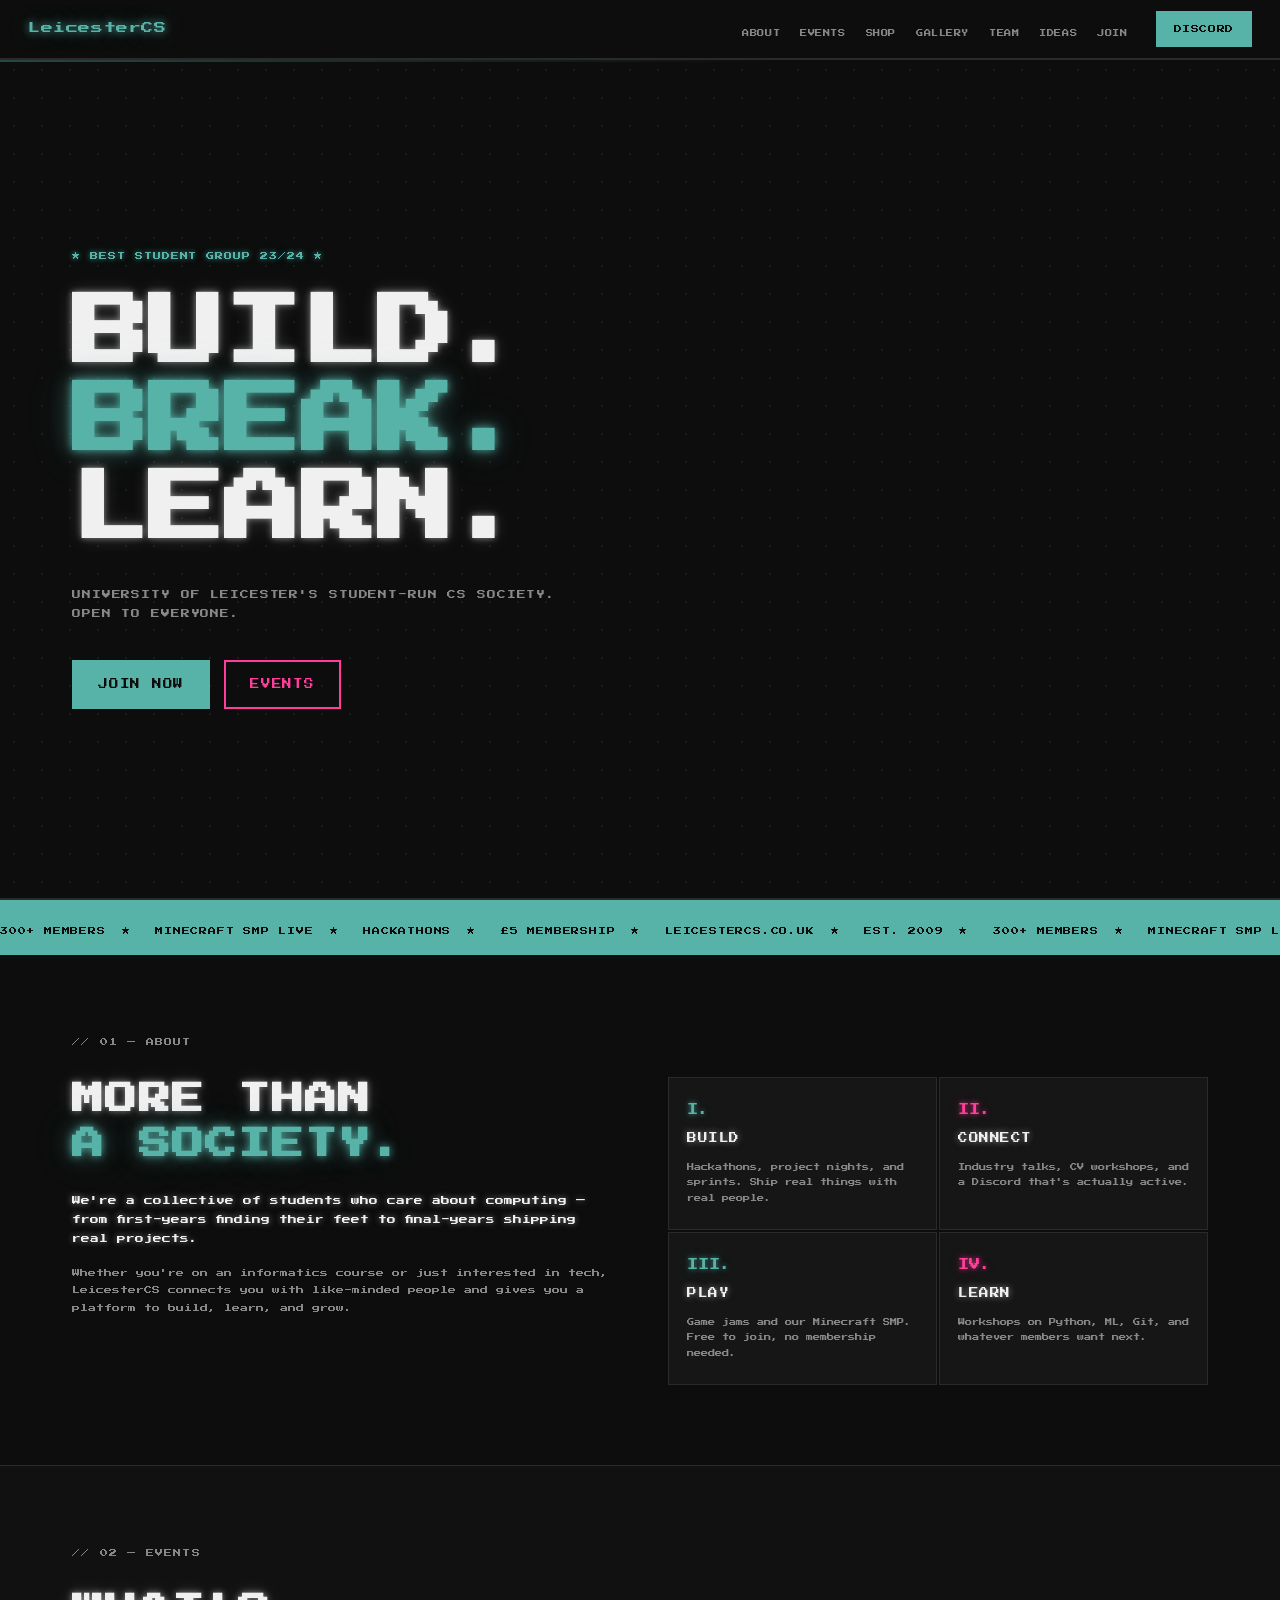
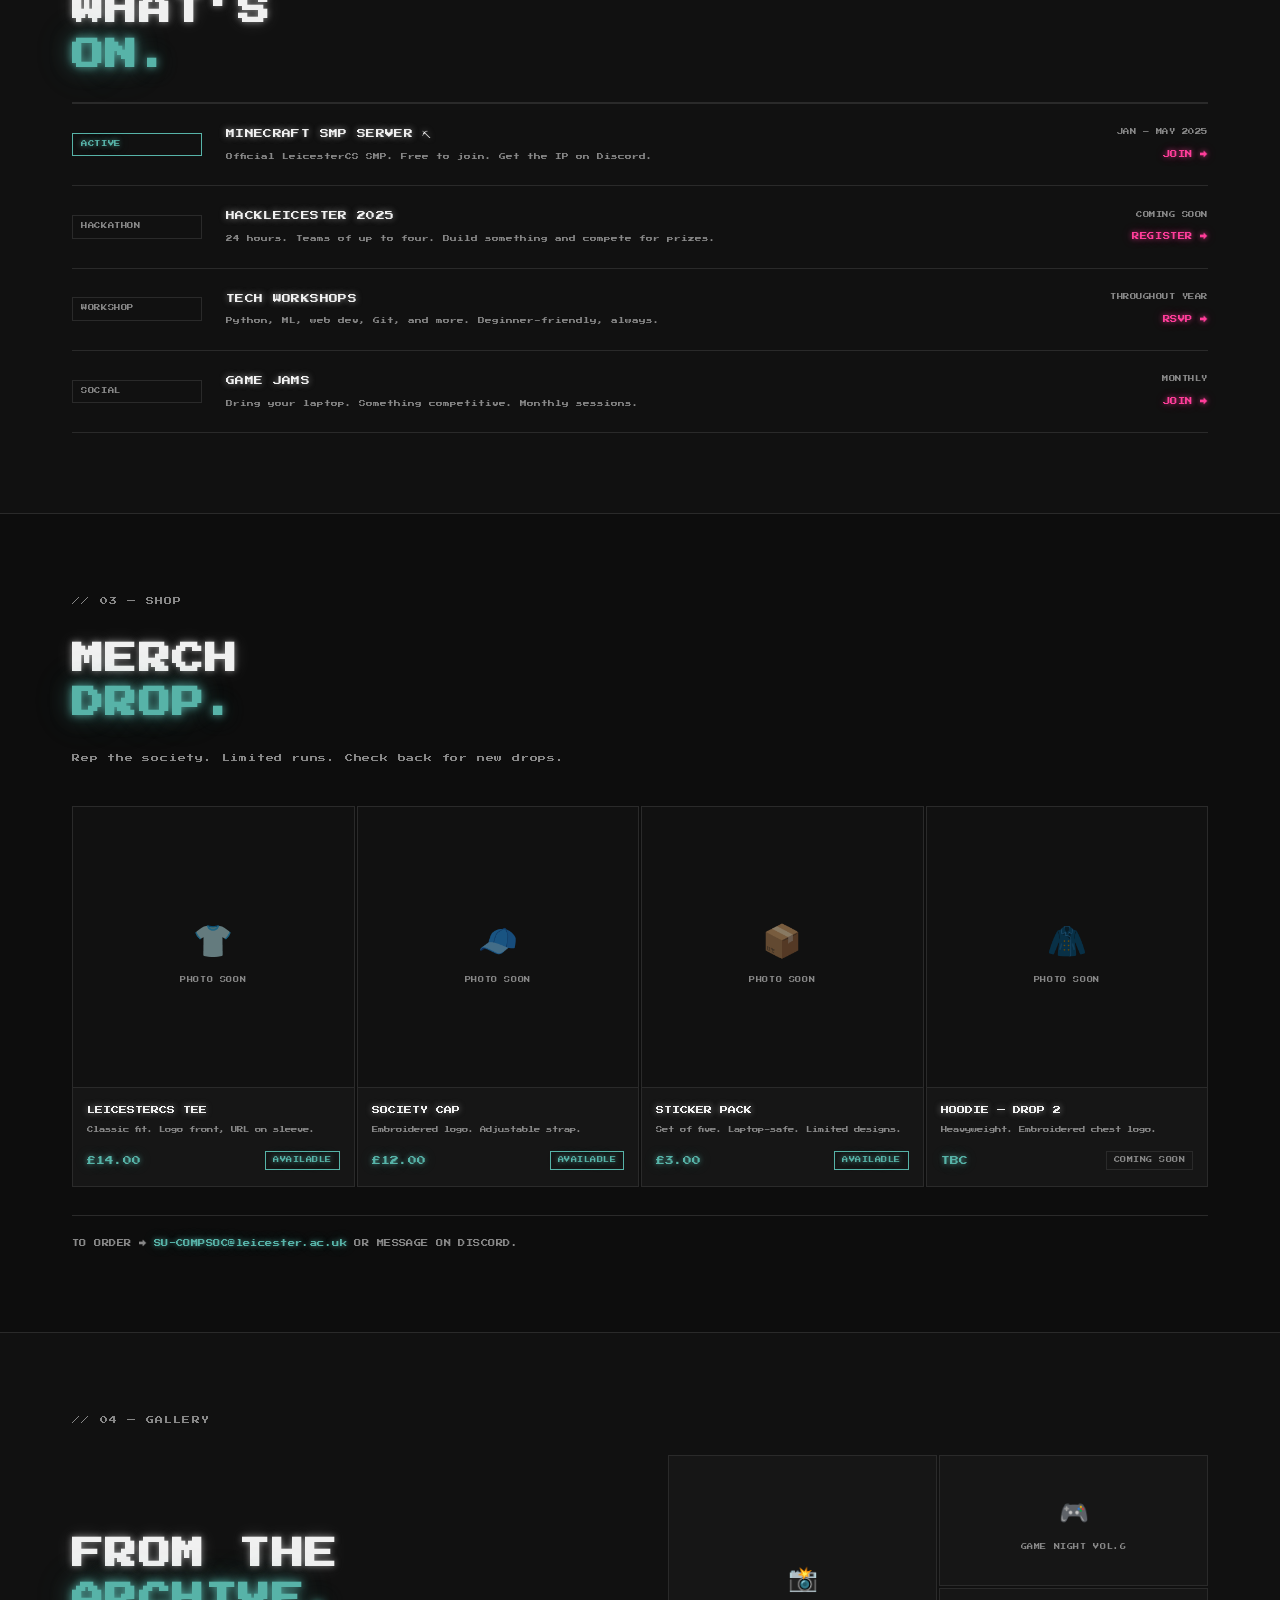
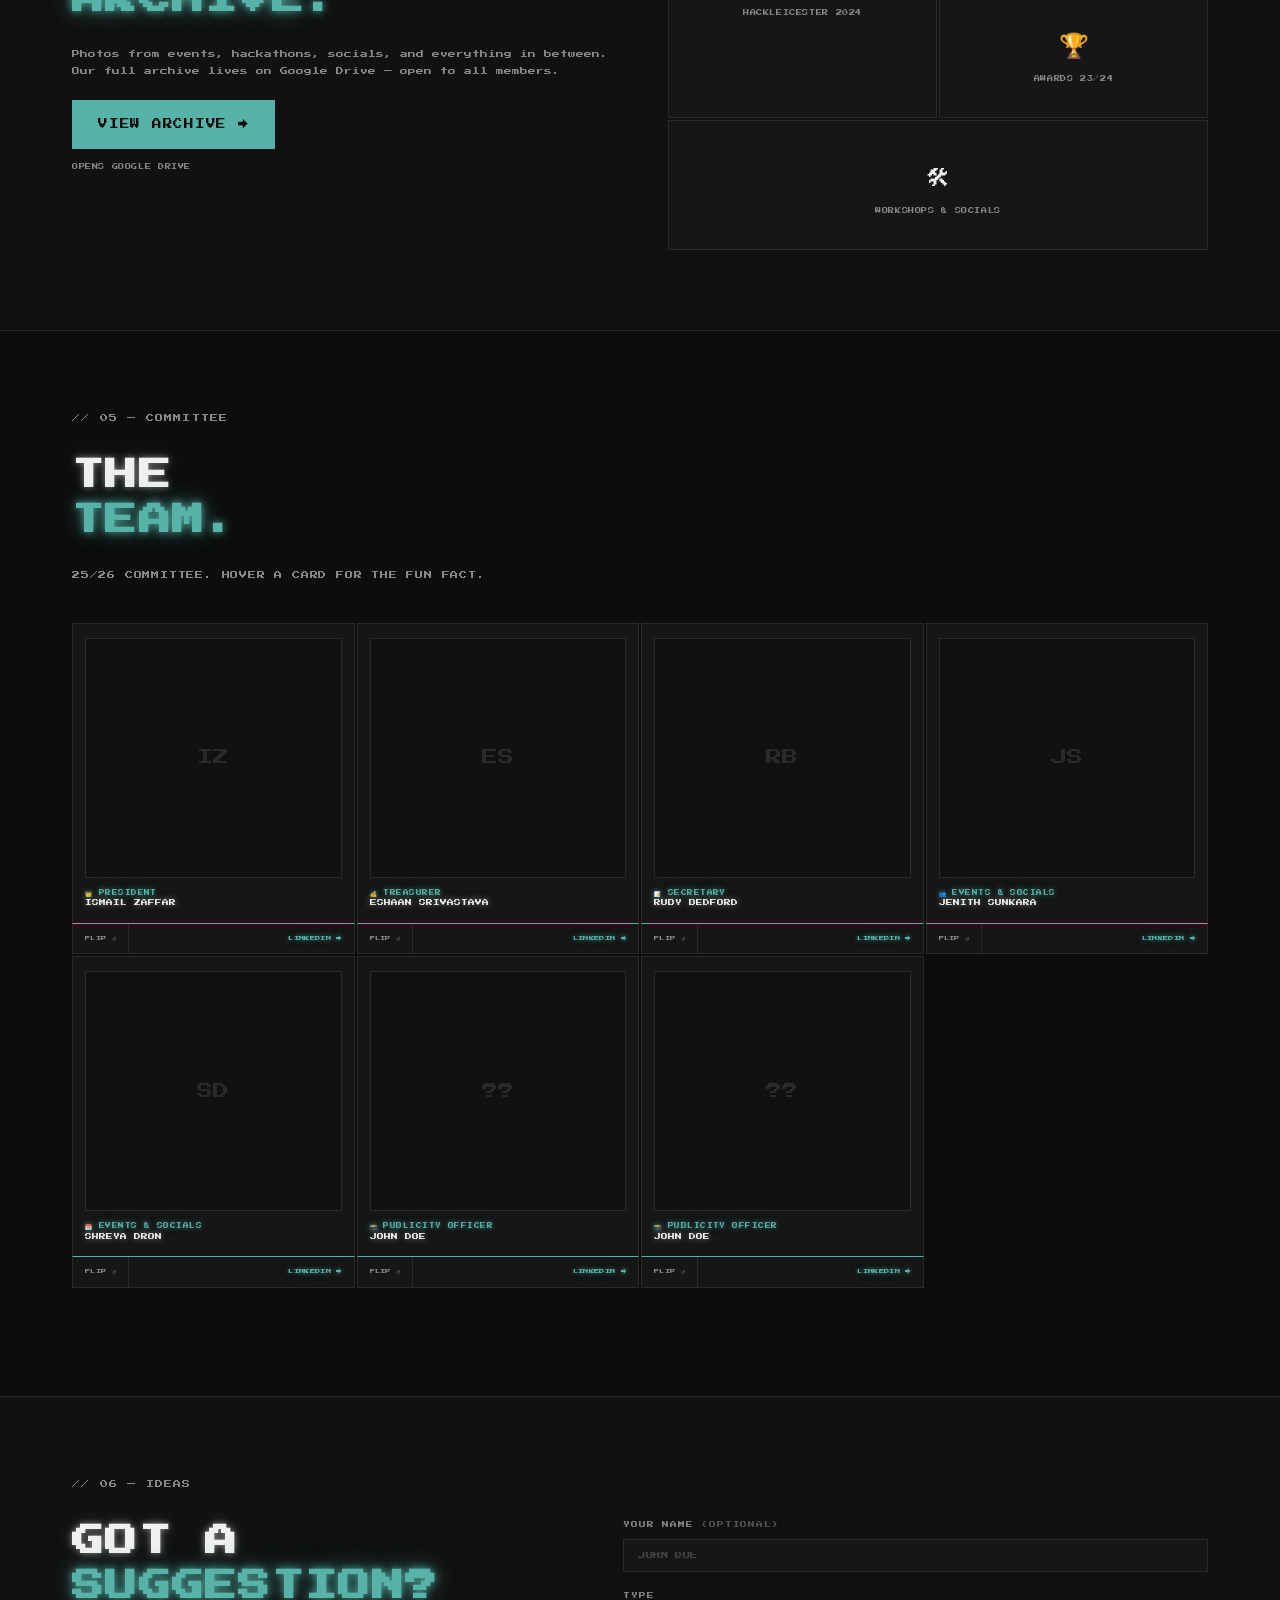
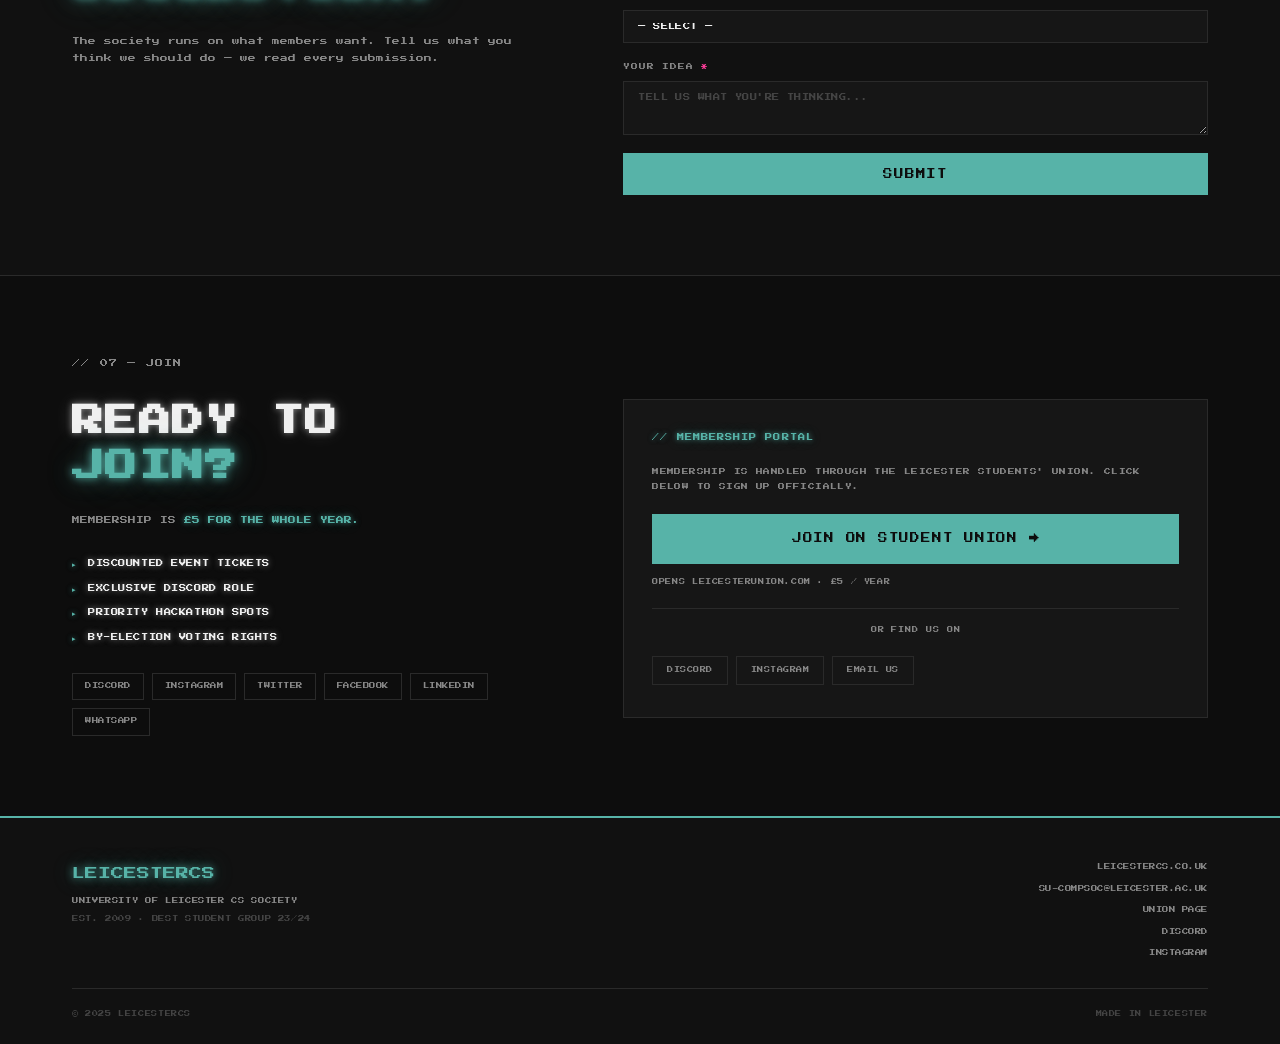
==== index.html @ 9f7b18c2 "initial commit" ====
<!DOCTYPE html>
<html lang="en">
<head>
  <meta charset="UTF-8" />
  <meta name="viewport" content="width=device-width, initial-scale=1.0" />
  <title>LeicesterCS</title>
  <link rel="preconnect" href="https://fonts.googleapis.com" />
  <link rel="preconnect" href="https://fonts.gstatic.com" crossorigin />
  <link href="https://fonts.googleapis.com/css2?family=Press+Start+2P&display=swap" rel="stylesheet" />
  <link rel="stylesheet" href="style.css" />
</head>
<body>

  <!-- NAV -->
  <nav id="navbar">
    <div class="nav-inner">
      <a href="#hero" class="nav-logo">LeicesterCS</a>
      <ul class="nav-links">
        <li><a href="#about">ABOUT</a></li>
        <li><a href="#events">EVENTS</a></li>
        <li><a href="#shop">SHOP</a></li>
        <li><a href="#gallery">GALLERY</a></li>
        <li><a href="#team">TEAM</a></li>
        <li><a href="#ideas">IDEAS</a></li>
        <li><a href="#join">JOIN</a></li>
      </ul>
      <a href="https://discord.gg/VAg2SQfhEq" target="_blank" class="nav-cta">DISCORD</a>
      <button class="hamburger" id="hamburger" aria-label="Menu">
        <span></span><span></span><span></span>
      </button>
    </div>
  </nav>

  <!-- MOBILE MENU -->
  <div class="mobile-menu" id="mobileMenu">
    <a href="#about" class="mm-link">ABOUT</a>
    <a href="#events" class="mm-link">EVENTS</a>
    <a href="#shop" class="mm-link">SHOP</a>
    <a href="#gallery" class="mm-link">GALLERY</a>
    <a href="#team" class="mm-link">TEAM</a>
    <a href="#ideas" class="mm-link">IDEAS</a>
    <a href="#join" class="mm-link">JOIN</a>
  </div>

  <!-- HERO -->
  <section id="hero">
    <div class="hero-inner">
      <div class="hero-tag">★ BEST STUDENT GROUP 23/24 ★</div>
      <h1 class="hero-title">
        <span>BUILD.</span>
        <span class="accent">BREAK.</span>
        <span>LEARN.</span>
      </h1>
      <p class="hero-sub">UNIVERSITY OF LEICESTER'S STUDENT-RUN CS SOCIETY.<br/>OPEN TO EVERYONE.</p>
      <div class="hero-actions">
        <a href="#join" class="btn-primary">JOIN NOW</a>
        <a href="#events" class="btn-secondary">EVENTS</a>
      </div>
    </div>
    <div class="pixel-grid" aria-hidden="true"></div>
  </section>

  <!-- TICKER -->
  <div class="ticker-bar">
    <div class="ticker-track">
      <span>300+ MEMBERS</span><span class="ts">★</span>
      <span>MINECRAFT SMP LIVE</span><span class="ts">★</span>
      <span>HACKATHONS</span><span class="ts">★</span>
      <span>£5 MEMBERSHIP</span><span class="ts">★</span>
      <span>LEICESTERCS.CO.UK</span><span class="ts">★</span>
      <span>EST. 2009</span><span class="ts">★</span>
      <span>300+ MEMBERS</span><span class="ts">★</span>
      <span>MINECRAFT SMP LIVE</span><span class="ts">★</span>
      <span>HACKATHONS</span><span class="ts">★</span>
      <span>£5 MEMBERSHIP</span><span class="ts">★</span>
      <span>LEICESTERCS.CO.UK</span><span class="ts">★</span>
      <span>EST. 2009</span><span class="ts">★</span>
    </div>
  </div>

  <!-- ABOUT -->
  <section id="about" class="section">
    <div class="container">
      <div class="sec-label">// 01 — ABOUT</div>
      <div class="about-grid">
        <div class="about-left">
          <h2 class="sec-title">MORE THAN<br/><span class="accent">A SOCIETY.</span></h2>
          <p class="about-lead">We're a collective of students who care about computing — from first-years finding their feet to final-years shipping real projects.</p>
          <p class="about-body">Whether you're on an informatics course or just interested in tech, LeicesterCS connects you with like-minded people and gives you a platform to build, learn, and grow.</p>
        </div>
        <div class="pillars">
          <div class="pillar">
            <div class="pillar-num teal">I.</div>
            <div class="pillar-title">BUILD</div>
            <p>Hackathons, project nights, and sprints. Ship real things with real people.</p>
          </div>
          <div class="pillar">
            <div class="pillar-num pink">II.</div>
            <div class="pillar-title">CONNECT</div>
            <p>Industry talks, CV workshops, and a Discord that's actually active.</p>
          </div>
          <div class="pillar">
            <div class="pillar-num teal">III.</div>
            <div class="pillar-title">PLAY</div>
            <p>Game jams and our Minecraft SMP. Free to join, no membership needed.</p>
          </div>
          <div class="pillar">
            <div class="pillar-num pink">IV.</div>
            <div class="pillar-title">LEARN</div>
            <p>Workshops on Python, ML, Git, and whatever members want next.</p>
          </div>
        </div>
      </div>
    </div>
  </section>

  <!-- EVENTS -->
  <section id="events" class="section section-alt">
    <div class="container">
      <div class="sec-label">// 02 — EVENTS</div>
      <h2 class="sec-title">WHAT'S<br/><span class="accent">ON.</span></h2>
      <div class="events-list">

        <div class="event-row">
          <span class="ev-tag live">ACTIVE</span>
          <div class="ev-body">
            <div class="ev-name">MINECRAFT SMP SERVER ⛏</div>
            <div class="ev-desc">Official LeicesterCS SMP. Free to join. Get the IP on Discord.</div>
          </div>
          <div class="ev-right">
            <span class="ev-date">JAN – MAY 2025</span>
            <a href="https://discord.gg/VAg2SQfhEq" target="_blank" class="ev-link">JOIN →</a>
          </div>
        </div>

        <div class="event-row">
          <span class="ev-tag">HACKATHON</span>
          <div class="ev-body">
            <div class="ev-name">HACKLEICESTER 2025</div>
            <div class="ev-desc">24 hours. Teams of up to four. Build something and compete for prizes.</div>
          </div>
          <div class="ev-right">
            <span class="ev-date">COMING SOON</span>
            <a href="#join" class="ev-link">REGISTER →</a>
          </div>
        </div>

        <div class="event-row">
          <span class="ev-tag">WORKSHOP</span>
          <div class="ev-body">
            <div class="ev-name">TECH WORKSHOPS</div>
            <div class="ev-desc">Python, ML, web dev, Git, and more. Beginner-friendly, always.</div>
          </div>
          <div class="ev-right">
            <span class="ev-date">THROUGHOUT YEAR</span>
            <a href="#join" class="ev-link">RSVP →</a>
          </div>
        </div>

        <div class="event-row">
          <span class="ev-tag">SOCIAL</span>
          <div class="ev-body">
            <div class="ev-name">GAME JAMS</div>
            <div class="ev-desc">Bring your laptop. Something competitive. Monthly sessions.</div>
          </div>
          <div class="ev-right">
            <span class="ev-date">MONTHLY</span>
            <a href="#join" class="ev-link">JOIN →</a>
          </div>
        </div>

      </div>
    </div>
  </section>

  <!-- SHOP -->
  <section id="shop" class="section">
    <div class="container">
      <div class="sec-label">// 03 — SHOP</div>
      <h2 class="sec-title">MERCH<br/><span class="accent">DROP.</span></h2>
      <p class="sec-sub">Rep the society. Limited runs. Check back for new drops.</p>
      <div class="shop-grid">

        <div class="shop-card">
          <div class="shop-img">
            <span class="shop-ph-icon">👕</span>
            <span class="shop-ph-txt">PHOTO SOON</span>
          </div>
          <div class="shop-info">
            <div class="shop-name">LEICESTERCS TEE</div>
            <div class="shop-desc">Classic fit. Logo front, URL on sleeve.</div>
            <div class="shop-foot">
              <span class="shop-price">£14.00</span>
              <span class="badge-avail">AVAILABLE</span>
            </div>
          </div>
        </div>

        <div class="shop-card">
          <div class="shop-img">
            <span class="shop-ph-icon">🧢</span>
            <span class="shop-ph-txt">PHOTO SOON</span>
          </div>
          <div class="shop-info">
            <div class="shop-name">SOCIETY CAP</div>
            <div class="shop-desc">Embroidered logo. Adjustable strap.</div>
            <div class="shop-foot">
              <span class="shop-price">£12.00</span>
              <span class="badge-avail">AVAILABLE</span>
            </div>
          </div>
        </div>

        <div class="shop-card">
          <div class="shop-img">
            <span class="shop-ph-icon">📦</span>
            <span class="shop-ph-txt">PHOTO SOON</span>
          </div>
          <div class="shop-info">
            <div class="shop-name">STICKER PACK</div>
            <div class="shop-desc">Set of five. Laptop-safe. Limited designs.</div>
            <div class="shop-foot">
              <span class="shop-price">£3.00</span>
              <span class="badge-avail">AVAILABLE</span>
            </div>
          </div>
        </div>

        <div class="shop-card">
          <div class="shop-img">
            <span class="shop-ph-icon">🧥</span>
            <span class="shop-ph-txt">PHOTO SOON</span>
          </div>
          <div class="shop-info">
            <div class="shop-name">HOODIE — DROP 2</div>
            <div class="shop-desc">Heavyweight. Embroidered chest logo.</div>
            <div class="shop-foot">
              <span class="shop-price">TBC</span>
              <span class="badge-soon">COMING SOON</span>
            </div>
          </div>
        </div>

      </div>
      <p class="shop-note">
        TO ORDER → <a href="mailto:SU-COMPSOC@leicester.ac.uk">SU-COMPSOC@leicester.ac.uk</a> OR MESSAGE ON DISCORD.
      </p>
    </div>
  </section>

  <!-- GALLERY -->
  <section id="gallery" class="section section-alt">
    <div class="container">
      <div class="sec-label">// 04 — GALLERY</div>
      <div class="gallery-layout">
        <div class="gallery-left">
          <h2 class="sec-title">FROM THE<br/><span class="accent">ARCHIVE.</span></h2>
          <p class="gallery-body">Photos from events, hackathons, socials, and everything in between. Our full archive lives on Google Drive — open to all members.</p>
          <a href="https://drive.google.com" target="_blank" class="btn-primary">VIEW ARCHIVE →</a>
          <p class="gallery-note">OPENS GOOGLE DRIVE</p>
        </div>
        <div class="gallery-mosaic">
          <div class="gm-tile tall">
            <span class="gm-icon">📸</span>
            <span class="gm-label">HACKLEICESTER 2024</span>
          </div>
          <div class="gm-tile">
            <span class="gm-icon">🎮</span>
            <span class="gm-label">GAME NIGHT VOL.6</span>
          </div>
          <div class="gm-tile">
            <span class="gm-icon">🏆</span>
            <span class="gm-label">AWARDS 23/24</span>
          </div>
          <div class="gm-tile wide">
            <span class="gm-icon">🛠</span>
            <span class="gm-label">WORKSHOPS & SOCIALS</span>
          </div>
        </div>
      </div>
    </div>
  </section>

  <!-- TEAM -->
  <!--
    HOW TO ADD PHOTOS:
    Replace <div class="tc-ph-init">XX</div> with <img src="photo.jpg" alt="Name" />
    HOW TO ADD FUN FACTS:
    Replace "Add the fun fact here..." with the actual fact
  -->
  <section id="team" class="section">
    <div class="container">
      <div class="sec-label">// 05 — COMMITTEE</div>
      <h2 class="sec-title">THE<br/><span class="accent">TEAM.</span></h2>
      <p class="sec-sub">25/26 COMMITTEE. HOVER A CARD FOR THE FUN FACT.</p>
      <div class="team-grid">

        <!-- ISMAIL -->
        <div class="team-card-wrap">
          <div class="team-card" id="card-ismail">
            <div class="tc-front">
              <div class="tc-photo"><div class="tc-ph-init">IZ</div></div>
              <div class="tc-role">👑 PRESIDENT</div>
              <div class="tc-name">ISMAIL ZAFFAR</div>
            </div>
            <div class="tc-back">
              <div class="tc-back-role">👑 PRESIDENT</div>
              <div class="tc-back-name">ISMAIL ZAFFAR</div>
              <div class="tc-fact-lbl">FUN FACT</div>
              <p class="tc-fact">Add the fun fact here — the committee member's choice.</p>
            </div>
          </div>
          <div class="tc-footer">
            <button class="tc-flip-btn" data-card="card-ismail">FLIP ↺</button>
            <a href="https://www.linkedin.com/in/ismailzaffar/" target="_blank" class="tc-li">LINKEDIN →</a>
          </div>
        </div>

        <!-- ESHAAN -->
        <div class="team-card-wrap">
          <div class="team-card" id="card-eshaan">
            <div class="tc-front">
              <div class="tc-photo"><div class="tc-ph-init">ES</div></div>
              <div class="tc-role">💰 TREASURER</div>
              <div class="tc-name">ESHAAN SRIVASTAVA</div>
            </div>
            <div class="tc-back">
              <div class="tc-back-role">💰 TREASURER</div>
              <div class="tc-back-name">ESHAAN SRIVASTAVA</div>
              <div class="tc-fact-lbl">FUN FACT</div>
              <p class="tc-fact">Add the fun fact here — the committee member's choice.</p>
            </div>
          </div>
          <div class="tc-footer">
            <button class="tc-flip-btn" data-card="card-eshaan">FLIP ↺</button>
            <a href="https://www.linkedin.com/in/eshaan-srivastava-4a5711382/" target="_blank" class="tc-li">LINKEDIN →</a>
          </div>
        </div>

        <!-- RUBY -->
        <div class="team-card-wrap">
          <div class="team-card" id="card-ruby">
            <div class="tc-front">
              <div class="tc-photo"><div class="tc-ph-init">RB</div></div>
              <div class="tc-role">📝 SECRETARY</div>
              <div class="tc-name">RUBY BEDFORD</div>
            </div>
            <div class="tc-back">
              <div class="tc-back-role">📝 SECRETARY</div>
              <div class="tc-back-name">RUBY BEDFORD</div>
              <div class="tc-fact-lbl">FUN FACT</div>
              <p class="tc-fact">Add the fun fact here — the committee member's choice.</p>
            </div>
          </div>
          <div class="tc-footer">
            <button class="tc-flip-btn" data-card="card-ruby">FLIP ↺</button>
            <a href="https://www.linkedin.com/in/ruby-bedford-29752a31b/" target="_blank" class="tc-li">LINKEDIN →</a>
          </div>
        </div>

        <!-- JENITH -->
        <div class="team-card-wrap">
          <div class="team-card" id="card-jenith">
            <div class="tc-front">
              <div class="tc-photo"><div class="tc-ph-init">JS</div></div>
              <div class="tc-role">👥 EVENTS & SOCIALS</div>
              <div class="tc-name">JENITH SUNKARA</div>
            </div>
            <div class="tc-back">
              <div class="tc-back-role">👥 EVENTS & SOCIALS</div>
              <div class="tc-back-name">JENITH SUNKARA</div>
              <div class="tc-fact-lbl">FUN FACT</div>
              <p class="tc-fact">Add the fun fact here — the committee member's choice.</p>
            </div>
          </div>
          <div class="tc-footer">
            <button class="tc-flip-btn" data-card="card-jenith">FLIP ↺</button>
            <a href="https://www.linkedin.com/in/jenith-s/" target="_blank" class="tc-li">LINKEDIN →</a>
          </div>
        </div>

        <!-- SHREYA -->
        <div class="team-card-wrap">
          <div class="team-card" id="card-shreya">
            <div class="tc-front">
              <div class="tc-photo"><div class="tc-ph-init">SD</div></div>
              <div class="tc-role">📆 EVENTS & SOCIALS</div>
              <div class="tc-name">SHREYA DRON</div>
            </div>
            <div class="tc-back">
              <div class="tc-back-role">📆 EVENTS & SOCIALS</div>
              <div class="tc-back-name">SHREYA DRON</div>
              <div class="tc-fact-lbl">FUN FACT</div>
              <p class="tc-fact">Add the fun fact here — the committee member's choice.</p>
            </div>
          </div>
          <div class="tc-footer">
            <button class="tc-flip-btn" data-card="card-shreya">FLIP ↺</button>
            <a href="https://www.linkedin.com/in/shreya-dron-596518252/" target="_blank" class="tc-li">LINKEDIN →</a>
          </div>
        </div>

        <!-- PUBLICITY 1 -->
        <div class="team-card-wrap">
          <div class="team-card" id="card-pub1">
            <div class="tc-front">
              <div class="tc-photo"><div class="tc-ph-init">??</div></div>
              <div class="tc-role">📸 PUBLICITY OFFICER</div>
              <div class="tc-name">JOHN DOE</div>
            </div>
            <div class="tc-back">
              <div class="tc-back-role">📸 PUBLICITY OFFICER</div>
              <div class="tc-back-name">JOHN DOE</div>
              <div class="tc-fact-lbl">FUN FACT</div>
              <p class="tc-fact">Add the fun fact here — the committee member's choice.</p>
            </div>
          </div>
          <div class="tc-footer">
            <button class="tc-flip-btn" data-card="card-pub1">FLIP ↺</button>
            <a href="#" class="tc-li">LINKEDIN →</a>
          </div>
        </div>

        <!-- PUBLICITY 2 -->
        <div class="team-card-wrap">
          <div class="team-card" id="card-pub2">
            <div class="tc-front">
              <div class="tc-photo"><div class="tc-ph-init">??</div></div>
              <div class="tc-role">📸 PUBLICITY OFFICER</div>
              <div class="tc-name">JOHN DOE</div>
            </div>
            <div class="tc-back">
              <div class="tc-back-role">📸 PUBLICITY OFFICER</div>
              <div class="tc-back-name">JOHN DOE</div>
              <div class="tc-fact-lbl">FUN FACT</div>
              <p class="tc-fact">Add the fun fact here — the committee member's choice.</p>
            </div>
          </div>
          <div class="tc-footer">
            <button class="tc-flip-btn" data-card="card-pub2">FLIP ↺</button>
            <a href="#" class="tc-li">LINKEDIN →</a>
          </div>
        </div>

      </div>
    </div>
  </section>

  <!-- IDEAS -->
  <section id="ideas" class="section section-alt">
    <div class="container">
      <div class="sec-label">// 06 — IDEAS</div>
      <div class="ideas-layout">
        <div class="ideas-left">
          <h2 class="sec-title">GOT A<br/><span class="accent">SUGGESTION?</span></h2>
          <p class="ideas-body">The society runs on what members want. Tell us what you think we should do — we read every submission.</p>
        </div>
        <div class="ideas-right">
          <form id="ideaForm">
            <div class="fg">
              <label>YOUR NAME <span class="opt">(OPTIONAL)</span></label>
              <input type="text" name="name" placeholder="JOHN DOE" />
            </div>
            <div class="fg">
              <label>TYPE</label>
              <select name="type">
                <option value="">— SELECT —</option>
                <option>EVENT IDEA</option>
                <option>WORKSHOP TOPIC</option>
                <option>SOCIETY IMPROVEMENT</option>
                <option>COLLAB WITH ANOTHER SOCIETY</option>
                <option>MERCH IDEA</option>
                <option>SOMETHING ELSE</option>
              </select>
            </div>
            <div class="fg">
              <label>YOUR IDEA <span class="req">*</span></label>
              <textarea name="idea" rows="4" placeholder="TELL US WHAT YOU'RE THINKING..." required></textarea>
            </div>
            <button type="submit" class="btn-primary full" id="ideaBtn">SUBMIT</button>
          </form>
          <div class="form-ok" id="ideaOk">
            <div class="ok-mark">✓</div>
            <p class="ok-title">RECEIVED.</p>
            <p class="ok-body">THE COMMITTEE WILL TAKE A LOOK. THANKS.</p>
          </div>
        </div>
      </div>
    </div>
  </section>

  <!-- JOIN -->
  <section id="join" class="section">
    <div class="container">
      <div class="sec-label">// 07 — JOIN</div>
      <div class="join-layout">
        <div class="join-left">
          <h2 class="sec-title">READY TO<br/><span class="accent">JOIN?</span></h2>
          <p class="join-body">MEMBERSHIP IS <span class="teal">£5 FOR THE WHOLE YEAR.</span></p>
          <div class="perks">
            <div class="perk">DISCOUNTED EVENT TICKETS</div>
            <div class="perk">EXCLUSIVE DISCORD ROLE</div>
            <div class="perk">PRIORITY HACKATHON SPOTS</div>
            <div class="perk">BY-ELECTION VOTING RIGHTS</div>
          </div>
          <div class="socials">
            <a href="https://discord.gg/VAg2SQfhEq" target="_blank" class="soc">DISCORD</a>
            <a href="https://instagram.com/uol_computerscience" target="_blank" class="soc">INSTAGRAM</a>
            <a href="https://twitter.com/uolcompsoc" target="_blank" class="soc">TWITTER</a>
            <a href="https://www.facebook.com/LeicesterCS" target="_blank" class="soc">FACEBOOK</a>
            <a href="https://www.linkedin.com/company/leicestercs" target="_blank" class="soc">LINKEDIN</a>
            <a href="https://chat.whatsapp.com/L01bDxP2tFWLf7p9QNbLyh" target="_blank" class="soc">WHATSAPP</a>
          </div>
        </div>
        <div class="join-right">
          <div class="union-signup">
            <div class="us-label">// MEMBERSHIP PORTAL</div>
            <p class="us-body">MEMBERSHIP IS HANDLED THROUGH THE LEICESTER STUDENTS' UNION. CLICK BELOW TO SIGN UP OFFICIALLY.</p>
            <a href="https://www.leicesterunion.com/sportsandsocs/societies/18501/" target="_blank" class="btn-primary full">JOIN ON STUDENT UNION →</a>
            <p class="us-note">OPENS LEICESTERUNION.COM · £5 / YEAR</p>
            <div class="us-divider">OR FIND US ON</div>
            <div class="us-socials">
              <a href="https://discord.gg/VAg2SQfhEq" target="_blank" class="us-soc">DISCORD</a>
              <a href="https://instagram.com/uol_computerscience" target="_blank" class="us-soc">INSTAGRAM</a>
              <a href="mailto:SU-COMPSOC@leicester.ac.uk" class="us-soc">EMAIL US</a>
            </div>
          </div>
        </div>
      </div>
    </div>
  </section>

  <!-- FOOTER -->
  <footer id="footer">
    <div class="container">
      <div class="footer-grid">
        <div>
          <div class="footer-logo">LEICESTERCS</div>
          <div class="footer-sub">UNIVERSITY OF LEICESTER CS SOCIETY</div>
          <div class="footer-sub dim">EST. 2009 · BEST STUDENT GROUP 23/24</div>
        </div>
        <div class="footer-links">
          <a href="https://leicestercs.co.uk" target="_blank">LEICESTERCS.CO.UK</a>
          <a href="mailto:SU-COMPSOC@leicester.ac.uk">SU-COMPSOC@LEICESTER.AC.UK</a>
          <a href="https://www.leicesterunion.com/sportsandsocs/societies/18501/" target="_blank">UNION PAGE</a>
          <a href="https://discord.gg/VAg2SQfhEq" target="_blank">DISCORD</a>
          <a href="https://instagram.com/uol_computerscience" target="_blank">INSTAGRAM</a>
        </div>
      </div>
      <div class="footer-rule"></div>
      <div class="footer-bottom">
        <span>© 2025 LEICESTERCS</span>
        <span>MADE IN LEICESTER</span>
      </div>
    </div>
  </footer>

  <script src="script.js"></script>
</body>
</html>
---- style.css ----
/* =============================================
   LEICESTERCS — NEO PIXEL
   Dark · Teal · White · Pink accent
   ============================================= */

:root {
  --bg:        #0d0d0d;
  --bg-alt:    #111111;
  --bg-card:   #161616;
  --teal:      #57B3A8;
  --teal-dim:  #3d9288;
  --pink:      #ff3d9a;
  --white:     #f0f0f0;
  --grey:      #888888;
  --border:    #2a2a2a;
  --font:      'Press Start 2P', monospace;
  --nav-h:     60px;

  /* Glows */
  --glow-t:    0 0 8px rgba(87,179,168,0.9), 0 0 22px rgba(87,179,168,0.45), 0 0 45px rgba(87,179,168,0.18);
  --glow-t-sm: 0 0 5px rgba(87,179,168,0.7), 0 0 14px rgba(87,179,168,0.32);
  --glow-p:    0 0 8px rgba(255,61,154,0.85), 0 0 22px rgba(255,61,154,0.4), 0 0 45px rgba(255,61,154,0.15);
  --glow-p-sm: 0 0 5px rgba(255,61,154,0.65), 0 0 12px rgba(255,61,154,0.3);
  --glow-w:    0 0 6px rgba(240,240,240,0.5),  0 0 18px rgba(240,240,240,0.18);
}

/* === BASE === */
*, *::before, *::after { box-sizing: border-box; margin: 0; padding: 0; }
html { scroll-behavior: smooth; font-size: 16px; }

body {
  background: var(--bg);
  color: var(--white);
  font-family: var(--font);
  line-height: 1.8;
  overflow-x: hidden;
}

a { color: var(--teal); text-decoration: none; }
a:hover { color: var(--pink); }
::selection { background: var(--teal); color: var(--bg); }

::-webkit-scrollbar { width: 6px; }
::-webkit-scrollbar-track { background: var(--bg); }
::-webkit-scrollbar-thumb { background: var(--border); }
::-webkit-scrollbar-thumb:hover { background: var(--teal); }

/* Colour helpers */
.teal  { color: var(--teal); }
.pink  { color: var(--pink); }
.accent { color: var(--teal); }

/* === NAVBAR === */
#navbar {
  position: fixed;
  top: 0; left: 0; right: 0;
  height: var(--nav-h);
  background: var(--bg);
  border-bottom: 2px solid var(--border);
  z-index: 900;
  transition: border-color 0.2s;
}
#navbar.scrolled { border-bottom-color: var(--teal); }

.nav-inner {
  max-width: 1300px;
  margin: 0 auto;
  padding: 0 28px;
  height: 100%;
  display: flex;
  align-items: center;
  gap: 28px;
}

.nav-logo {
  font-size: 0.75rem;
  color: var(--teal);
  white-space: nowrap;
  text-shadow: var(--glow-t);
  text-decoration: none;
  letter-spacing: 0.05em;
}
.nav-logo:hover { color: var(--pink); text-shadow: var(--glow-p); }

.nav-links {
  display: flex;
  gap: 20px;
  list-style: none;
  margin-left: auto;
}
.nav-links a {
  font-size: 0.45rem;
  color: var(--grey);
  letter-spacing: 0.08em;
  text-decoration: none;
  transition: color 0.15s, text-shadow 0.15s;
}
.nav-links a:hover { color: var(--teal); text-shadow: var(--glow-t-sm); }

.nav-cta {
  font-size: 0.5rem;
  color: var(--bg);
  background: var(--teal);
  padding: 9px 16px;
  letter-spacing: 0.08em;
  white-space: nowrap;
  text-decoration: none;
  border: 2px solid var(--teal);
  transition: background 0.15s, color 0.15s, text-shadow 0.15s;
}
.nav-cta:hover { background: transparent; color: var(--teal); text-shadow: var(--glow-t-sm); }

.hamburger {
  display: none;
  flex-direction: column;
  gap: 5px;
  background: none;
  border: none;
  cursor: pointer;
  padding: 4px;
  margin-left: auto;
}
.hamburger span { display: block; width: 20px; height: 2px; background: var(--white); transition: 0.2s; }

/* === MOBILE MENU === */
.mobile-menu {
  position: fixed;
  top: var(--nav-h); left: 0; right: 0;
  background: var(--bg);
  border-bottom: 2px solid var(--teal);
  z-index: 899;
  padding: 24px 28px;
  display: flex;
  flex-direction: column;
  gap: 16px;
  transform: translateY(-110%);
  transition: transform 0.3s ease;
}
.mobile-menu.open { transform: translateY(0); }
.mm-link {
  font-size: 0.6rem;
  color: var(--grey);
  letter-spacing: 0.1em;
  text-decoration: none;
  display: block;
  padding: 6px 0;
  transition: color 0.15s;
}
.mm-link:hover { color: var(--teal); }

/* === BUTTONS === */
.btn-primary {
  display: inline-block;
  font-family: var(--font);
  font-size: 0.6rem;
  color: var(--bg);
  background: var(--teal);
  padding: 14px 24px;
  border: 2px solid var(--teal);
  cursor: pointer;
  letter-spacing: 0.08em;
  text-decoration: none;
  transition: background 0.15s, color 0.15s, text-shadow 0.15s;
}
.btn-primary:hover { background: transparent; color: var(--teal); text-shadow: var(--glow-t-sm); }
.btn-primary.full { width: 100%; text-align: center; }

.btn-secondary {
  display: inline-block;
  font-family: var(--font);
  font-size: 0.6rem;
  color: var(--pink);
  background: transparent;
  padding: 14px 24px;
  border: 2px solid var(--pink);
  cursor: pointer;
  letter-spacing: 0.08em;
  text-decoration: none;
  transition: background 0.15s, color 0.15s;
}
.btn-secondary:hover { background: var(--pink); color: var(--bg); }

/* === LAYOUT === */
.section { padding: 80px 0; }
.section-alt { background: var(--bg-alt); border-top: 1px solid var(--border); border-bottom: 1px solid var(--border); }
.container { max-width: 1200px; margin: 0 auto; padding: 0 32px; }

.sec-label {
  font-size: 0.5rem;
  color: var(--grey);
  letter-spacing: 0.15em;
  margin-bottom: 28px;
}
.sec-title {
  font-size: clamp(1.2rem, 3vw, 2rem);
  line-height: 1.4;
  color: var(--white);
  margin-bottom: 24px;
  letter-spacing: 0.04em;
  text-shadow: var(--glow-w);
}
.sec-title .accent { color: var(--teal); text-shadow: var(--glow-t); }
.sec-title .pink   { color: var(--pink); text-shadow: var(--glow-p); }
.sec-sub {
  font-size: 0.5rem;
  color: var(--grey);
  letter-spacing: 0.1em;
  margin-bottom: 40px;
  line-height: 2;
}

/* === HERO === */
#hero {
  min-height: 100vh;
  padding-top: var(--nav-h);
  display: flex;
  align-items: center;
  position: relative;
  overflow: hidden;
  border-bottom: 2px solid var(--border);
}

.pixel-grid {
  position: absolute;
  inset: 0;
  background-image: radial-gradient(circle, #2a2a2a 1px, transparent 1px);
  background-size: 28px 28px;
  opacity: 0.5;
  pointer-events: none;
}

#hero::before {
  content: '';
  position: absolute;
  top: var(--nav-h); left: 0;
  width: 100%; height: 2px;
  background: linear-gradient(90deg, var(--teal) 0%, transparent 60%);
  opacity: 0.35;
}

.hero-inner {
  position: relative;
  z-index: 1;
  max-width: 1200px;
  margin: 0 auto;
  padding: 64px 32px;
  width: 100%;
}

.hero-tag {
  font-size: 0.5rem;
  color: var(--teal);
  letter-spacing: 0.12em;
  margin-bottom: 28px;
  text-shadow: var(--glow-t-sm);
}

.hero-title {
  display: flex;
  flex-direction: column;
  gap: 4px;
  margin-bottom: 32px;
}
.hero-title span {
  font-size: clamp(2.2rem, 6vw, 5.5rem);
  line-height: 1.1;
  letter-spacing: -0.01em;
  display: block;
  color: var(--white);
  text-shadow: var(--glow-w);
}
.hero-title span.accent { color: var(--teal); text-shadow: var(--glow-t); }

.hero-sub {
  font-size: 0.55rem;
  color: var(--grey);
  letter-spacing: 0.1em;
  line-height: 2.2;
  margin-bottom: 36px;
}

.hero-actions { display: flex; gap: 14px; flex-wrap: wrap; }

/* === TICKER === */
.ticker-bar {
  background: var(--teal);
  border-top: 2px solid var(--teal);
  border-bottom: 2px solid var(--teal);
  overflow: hidden;
  padding: 11px 0;
  white-space: nowrap;
}
.ticker-track {
  display: inline-block;
  animation: ticker 30s linear infinite;
  font-size: 0.5rem;
  color: var(--bg);
  letter-spacing: 0.1em;
}
.ticker-track .ts { margin: 0 16px; }
@keyframes ticker { from { transform: translateX(0); } to { transform: translateX(-50%); } }

/* === ABOUT === */
.about-grid {
  display: grid;
  grid-template-columns: 1fr 1fr;
  gap: 56px;
  align-items: start;
}
.about-lead {
  font-size: 0.55rem;
  color: var(--white);
  line-height: 2.2;
  margin-bottom: 16px;
  text-shadow: var(--glow-w);
}
.about-body {
  font-size: 0.5rem;
  color: var(--grey);
  line-height: 2.2;
}

.pillars {
  display: grid;
  grid-template-columns: 1fr 1fr;
  gap: 2px;
}
.pillar {
  background: var(--bg-card);
  border: 1px solid var(--border);
  padding: 22px 18px;
  transition: border-color 0.15s;
}
.pillar:hover { border-color: var(--teal); }
.pillar-num { font-size: 0.7rem; margin-bottom: 10px; }
.pillar-num.teal { color: var(--teal); text-shadow: var(--glow-t-sm); }
.pillar-num.pink { color: var(--pink); text-shadow: var(--glow-p-sm); }
.pillar-title { font-size: 0.6rem; color: var(--white); margin-bottom: 12px; letter-spacing: 0.06em; text-shadow: var(--glow-w); }
.pillar p { font-size: 0.45rem; color: var(--grey); line-height: 2.2; }

/* === EVENTS === */
.events-list { border-top: 2px solid var(--border); }

.event-row {
  display: grid;
  grid-template-columns: 130px 1fr 180px;
  gap: 24px;
  padding: 22px 0;
  border-bottom: 1px solid var(--border);
  align-items: center;
  transition: background 0.15s;
}
.event-row:hover { background: rgba(87,179,168,0.04); }

.ev-tag {
  font-size: 0.4rem;
  color: var(--grey);
  border: 1px solid var(--border);
  padding: 5px 8px;
  letter-spacing: 0.1em;
  display: inline-block;
  white-space: nowrap;
  transition: color 0.15s, border-color 0.15s;
}
.ev-tag.live { border-color: var(--teal); color: var(--teal); text-shadow: var(--glow-t-sm); }

.ev-name { font-size: 0.55rem; color: var(--white); margin-bottom: 8px; letter-spacing: 0.04em; text-shadow: var(--glow-w); }
.ev-desc { font-size: 0.42rem; color: var(--grey); line-height: 2; }

.ev-right { display: flex; flex-direction: column; align-items: flex-end; gap: 10px; }
.ev-date { font-size: 0.4rem; color: var(--grey); letter-spacing: 0.08em; }
.ev-link {
  font-size: 0.45rem;
  color: var(--pink);
  letter-spacing: 0.08em;
  text-decoration: none;
  text-shadow: var(--glow-p-sm);
  transition: color 0.15s, text-shadow 0.15s;
}
.ev-link:hover { color: var(--teal); text-shadow: var(--glow-t-sm); }

/* === SHOP === */
.shop-grid {
  display: grid;
  grid-template-columns: repeat(4, 1fr);
  gap: 2px;
  margin-bottom: 28px;
}
.shop-card {
  background: var(--bg-card);
  border: 1px solid var(--border);
  overflow: hidden;
  transition: border-color 0.15s;
}
.shop-card:hover { border-color: var(--teal); }

.shop-img {
  aspect-ratio: 1;
  background: var(--bg-alt);
  display: flex;
  flex-direction: column;
  align-items: center;
  justify-content: center;
  gap: 10px;
  border-bottom: 1px solid var(--border);
}
.shop-ph-icon { font-size: 2rem; opacity: 0.5; }
.shop-ph-txt { font-size: 0.38rem; color: var(--grey); letter-spacing: 0.1em; }

.shop-info { padding: 16px 14px; }
.shop-name { font-size: 0.5rem; color: var(--white); margin-bottom: 8px; line-height: 1.6; text-shadow: var(--glow-w); }
.shop-desc { font-size: 0.4rem; color: var(--grey); line-height: 2; margin-bottom: 14px; }
.shop-foot { display: flex; align-items: center; justify-content: space-between; flex-wrap: wrap; gap: 6px; }
.shop-price { font-size: 0.55rem; color: var(--teal); text-shadow: var(--glow-t-sm); }

.badge-avail {
  font-size: 0.38rem;
  color: var(--teal);
  border: 1px solid var(--teal);
  padding: 3px 7px;
  letter-spacing: 0.08em;
  text-shadow: var(--glow-t-sm);
}
.badge-soon {
  font-size: 0.38rem;
  color: var(--grey);
  border: 1px solid var(--border);
  padding: 3px 7px;
  letter-spacing: 0.08em;
}
.shop-note { font-size: 0.45rem; color: var(--grey); line-height: 2.2; border-top: 1px solid var(--border); padding-top: 20px; letter-spacing: 0.06em; }
.shop-note a { color: var(--teal); text-shadow: var(--glow-t-sm); }

/* === GALLERY === */
.gallery-layout {
  display: grid;
  grid-template-columns: 1fr 1fr;
  gap: 56px;
  align-items: center;
}
.gallery-body { font-size: 0.48rem; color: var(--grey); line-height: 2.2; margin-bottom: 20px; }
.gallery-left .btn-primary { margin-bottom: 12px; }
.gallery-note { font-size: 0.38rem; color: var(--grey); letter-spacing: 0.1em; line-height: 2; }

.gallery-mosaic {
  display: grid;
  grid-template-columns: 1fr 1fr;
  gap: 2px;
}
.gm-tile {
  background: var(--bg-card);
  border: 1px solid var(--border);
  display: flex;
  flex-direction: column;
  align-items: center;
  justify-content: center;
  gap: 10px;
  padding: 32px 16px;
  text-align: center;
  cursor: default;
  transition: border-color 0.15s, background 0.15s;
}
.gm-tile:hover { border-color: var(--teal); background: rgba(87,179,168,0.04); }
.gm-tile:hover .gm-label { color: var(--teal); text-shadow: var(--glow-t-sm); }
.gm-tile.tall { grid-row: span 2; padding: 52px 16px; }
.gm-tile.wide { grid-column: span 2; }
.gm-icon { font-size: 1.5rem; }
.gm-label { font-size: 0.38rem; color: var(--grey); letter-spacing: 0.1em; line-height: 1.8; transition: color 0.15s, text-shadow 0.15s; }

/* === TEAM === */
.team-grid {
  display: grid;
  grid-template-columns: repeat(4, 1fr);
  gap: 2px;
  margin-bottom: 28px;
}

/* Wrap = card flip zone + footer bar stacked vertically */
.team-card-wrap {
  display: flex;
  flex-direction: column;
}

/* Flip container — explicit height so absolute children have room */
.team-card {
  height: 300px;
  position: relative;
}

/* Flip states */
.team-card .tc-front { opacity: 1;  transform: rotateY(0deg);    pointer-events: auto; }
.team-card .tc-back  { opacity: 0;  transform: rotateY(180deg);  pointer-events: none; }
.team-card.flipped .tc-front { opacity: 0; transform: rotateY(-180deg); pointer-events: none; }
.team-card.flipped .tc-back  { opacity: 1; transform: rotateY(0deg);    pointer-events: auto; }

.tc-front, .tc-back {
  position: absolute;
  top: 0; left: 0; right: 0; bottom: 0;
  padding: 14px 12px;
  display: flex;
  flex-direction: column;
  backface-visibility: hidden;
  -webkit-backface-visibility: hidden;
  transition: transform 0.45s ease, opacity 0.45s ease;
  overflow: hidden;
}

.tc-front {
  background: var(--bg-card);
  border: 1px solid var(--border);
  border-bottom: none;
}
.tc-back {
  background: var(--bg-card);
  border: 1px solid var(--teal);
  border-bottom: none;
  justify-content: center;
  gap: 10px;
}

/* Photo takes all remaining space above the text */
.tc-photo {
  flex: 1;
  min-height: 0; /* critical — lets flex child shrink */
  background: var(--bg-alt);
  border: 1px solid var(--border);
  display: flex;
  align-items: center;
  justify-content: center;
  margin-bottom: 10px;
  overflow: hidden;
}
.tc-photo img {
  width: 100%;
  height: 100%;
  object-fit: cover;
  object-position: center top;
  display: block;
}
.tc-ph-init {
  font-size: 1rem;
  color: var(--border);
  user-select: none;
}

.tc-role {
  font-size: 0.35rem;
  color: var(--teal);
  letter-spacing: 0.08em;
  line-height: 1.8;
  text-shadow: var(--glow-t-sm);
  flex-shrink: 0;
}
.tc-name {
  font-size: 0.42rem;
  color: var(--white);
  text-shadow: var(--glow-w);
  line-height: 1.6;
  flex-shrink: 0;
}

/* Back side */
.tc-back-role {
  font-size: 0.35rem;
  color: var(--pink);
  letter-spacing: 0.08em;
  text-shadow: var(--glow-p-sm);
  line-height: 1.8;
}
.tc-back-name {
  font-size: 0.42rem;
  color: var(--white);
  text-shadow: var(--glow-w);
  margin-bottom: 6px;
}
.tc-fact-lbl {
  font-size: 0.33rem;
  color: var(--teal);
  letter-spacing: 0.12em;
  border-top: 1px solid var(--border);
  padding-top: 8px;
  text-shadow: var(--glow-t-sm);
}
.tc-fact {
  font-size: 0.38rem;
  color: var(--white);
  line-height: 1.9;
  text-shadow: var(--glow-w);
}

/* Footer — always visible below the flip zone */
.tc-footer {
  display: flex;
  align-items: stretch;
  background: var(--bg-card);
  border: 1px solid var(--border);
  border-top: 1px solid var(--teal);
  flex-shrink: 0;
}

.tc-flip-btn {
  font-family: var(--font);
  font-size: 0.33rem;
  color: var(--grey);
  background: transparent;
  border: none;
  border-right: 1px solid var(--border);
  padding: 10px 12px;
  cursor: pointer;
  letter-spacing: 0.06em;
  white-space: nowrap;
  transition: color 0.15s, text-shadow 0.15s;
}
.tc-flip-btn:hover  { color: var(--teal); text-shadow: var(--glow-t-sm); }
.tc-flip-btn.active { color: var(--pink); text-shadow: var(--glow-p-sm); }

.tc-li {
  font-size: 0.33rem;
  color: var(--teal);
  letter-spacing: 0.06em;
  text-decoration: none;
  padding: 10px 12px;
  flex: 1;
  text-align: right;
  text-shadow: var(--glow-t-sm);
  display: flex;
  align-items: center;
  justify-content: flex-end;
  transition: color 0.15s, text-shadow 0.15s, background 0.15s;
}
.tc-li:hover { color: var(--pink); text-shadow: var(--glow-p-sm); background: rgba(255,61,154,0.05); }

/* === IDEAS === */
.ideas-layout {
  display: grid;
  grid-template-columns: 1fr 1.2fr;
  gap: 64px;
  align-items: start;
}
.ideas-body {
  font-size: 0.48rem;
  color: var(--grey);
  line-height: 2.2;
}

.fg { display: flex; flex-direction: column; gap: 8px; margin-bottom: 18px; }
.fg label {
  font-size: 0.42rem;
  color: var(--grey);
  letter-spacing: 0.12em;
}
.opt { color: #555; }
.req { color: var(--pink); }

.fg input, .fg select, .fg textarea {
  font-family: var(--font);
  font-size: 0.45rem;
  color: var(--white);
  background: var(--bg-card);
  border: 1px solid var(--border);
  padding: 12px 14px;
  outline: none;
  resize: vertical;
  letter-spacing: 0.06em;
  transition: border-color 0.15s, box-shadow 0.15s;
  appearance: none;
}
.fg input:focus, .fg select:focus, .fg textarea:focus {
  border-color: var(--teal);
  box-shadow: 0 0 0 2px rgba(87,179,168,0.15);
}
.fg input::placeholder, .fg textarea::placeholder { color: #444; }
.fg select option { background: var(--bg-card); }

.form-ok {
  display: none;
  text-align: center;
  padding: 48px 20px;
  border: 2px solid var(--teal);
}
.ok-mark  { font-size: 2rem; color: var(--teal); margin-bottom: 16px; text-shadow: var(--glow-t); }
.ok-title { font-size: 0.7rem; color: var(--teal); margin-bottom: 12px; text-shadow: var(--glow-t); }
.ok-body  { font-size: 0.45rem; color: var(--grey); line-height: 2.2; letter-spacing: 0.08em; }

/* === JOIN === */
.join-layout {
  display: grid;
  grid-template-columns: 1fr 1.2fr;
  gap: 64px;
  align-items: start;
}
.join-body { font-size: 0.48rem; color: var(--grey); line-height: 2.2; margin-bottom: 28px; }
.join-body .teal { text-shadow: var(--glow-t-sm); }

.perks { display: flex; flex-direction: column; gap: 10px; margin-bottom: 28px; }
.perk {
  font-size: 0.45rem;
  color: var(--white);
  letter-spacing: 0.08em;
  padding-left: 16px;
  position: relative;
  line-height: 2;
  text-shadow: var(--glow-w);
}
.perk::before { content: '▸'; position: absolute; left: 0; color: var(--teal); text-shadow: var(--glow-t-sm); }

.socials { display: flex; flex-wrap: wrap; gap: 8px; }
.soc {
  font-size: 0.4rem;
  color: var(--grey);
  border: 1px solid var(--border);
  padding: 7px 12px;
  letter-spacing: 0.08em;
  text-decoration: none;
  transition: border-color 0.15s, color 0.15s, text-shadow 0.15s;
}
.soc:hover { border-color: var(--pink); color: var(--pink); text-shadow: var(--glow-p-sm); }

/* Union signup box */
.union-signup {
  background: var(--bg-card);
  border: 1px solid var(--border);
  padding: 32px 28px;
  display: flex;
  flex-direction: column;
  gap: 20px;
}
.us-label {
  font-size: 0.45rem;
  color: var(--teal);
  letter-spacing: 0.15em;
  text-shadow: var(--glow-t-sm);
}
.us-body {
  font-size: 0.42rem;
  color: var(--grey);
  line-height: 2.2;
  letter-spacing: 0.06em;
}
.us-note {
  font-size: 0.38rem;
  color: var(--grey);
  letter-spacing: 0.1em;
  line-height: 2;
  margin-top: -8px;
}
.us-divider {
  font-size: 0.38rem;
  color: var(--grey);
  letter-spacing: 0.15em;
  text-align: center;
  border-top: 1px solid var(--border);
  padding-top: 16px;
}
.us-socials { display: flex; flex-wrap: wrap; gap: 8px; }
.us-soc {
  font-size: 0.38rem;
  color: var(--grey);
  border: 1px solid var(--border);
  padding: 8px 14px;
  letter-spacing: 0.08em;
  text-decoration: none;
  transition: border-color 0.15s, color 0.15s, text-shadow 0.15s;
}
.us-soc:hover { border-color: var(--teal); color: var(--teal); text-shadow: var(--glow-t-sm); }

/* === FOOTER === */
#footer {
  background: var(--bg-alt);
  border-top: 2px solid var(--teal);
  padding: 44px 0 24px;
}
.footer-grid {
  display: grid;
  grid-template-columns: 1fr 1fr;
  gap: 40px;
  margin-bottom: 28px;
  align-items: start;
}
.footer-logo { font-size: 0.8rem; color: var(--teal); margin-bottom: 10px; text-shadow: var(--glow-t); }
.footer-sub { font-size: 0.4rem; color: var(--grey); margin-bottom: 5px; letter-spacing: 0.1em; line-height: 2; }
.footer-sub.dim { color: #444; }
.footer-links { display: flex; flex-direction: column; gap: 10px; align-items: flex-end; }
.footer-links a { font-size: 0.4rem; color: var(--grey); letter-spacing: 0.08em; text-decoration: none; transition: color 0.15s, text-shadow 0.15s; }
.footer-links a:hover { color: var(--teal); text-shadow: var(--glow-t-sm); }
.footer-rule { height: 1px; background: var(--border); margin-bottom: 20px; }
.footer-bottom {
  display: flex;
  justify-content: space-between;
  flex-wrap: wrap;
  gap: 10px;
  font-size: 0.38rem;
  color: #444;
  letter-spacing: 0.1em;
}

/* === RESPONSIVE === */

@media (max-width: 1100px) {
  .team-grid  { grid-template-columns: repeat(3, 1fr); }
  .shop-grid  { grid-template-columns: repeat(2, 1fr); }
  .pillars    { grid-template-columns: 1fr 1fr; }
}

@media (max-width: 900px) {
  .about-grid     { grid-template-columns: 1fr; }
  .gallery-layout { grid-template-columns: 1fr; }
  .ideas-layout   { grid-template-columns: 1fr; gap: 40px; }
  .join-layout    { grid-template-columns: 1fr; gap: 40px; }
  .footer-grid    { grid-template-columns: 1fr; }
  .footer-links   { align-items: flex-start; }
  .event-row      { grid-template-columns: 1fr; gap: 10px; padding: 20px 0; }
  .ev-right       { flex-direction: row; align-items: center; gap: 16px; }
  .team-grid      { grid-template-columns: repeat(2, 1fr); }
}

@media (max-width: 700px) {
  :root { --nav-h: 54px; }

  .nav-links, .nav-cta { display: none; }
  .hamburger { display: flex; }
  .nav-inner { padding: 0 18px; gap: 0; }
  .nav-logo  { font-size: 0.6rem; }

  .container { padding: 0 18px; }
  .section   { padding: 52px 0; }

  .hero-inner  { padding: 36px 18px 48px; }
  .hero-tag    { font-size: 0.4rem; margin-bottom: 20px; }
  .hero-title  { gap: 2px; margin-bottom: 24px; }
  .hero-title span { font-size: clamp(1.6rem, 10vw, 2.6rem); }
  .hero-sub    { font-size: 0.42rem; margin-bottom: 28px; }
  .hero-actions { flex-direction: column; gap: 10px; }
  .hero-actions .btn-primary,
  .hero-actions .btn-secondary { width: 100%; text-align: center; padding: 16px 20px; }

  .sec-label  { font-size: 0.4rem; margin-bottom: 20px; }
  .sec-title  { font-size: clamp(1rem, 6vw, 1.5rem); }
  .sec-sub    { font-size: 0.4rem; }

  .ticker-track { font-size: 0.4rem; }

  .about-lead  { font-size: 0.45rem; }
  .about-body  { font-size: 0.4rem; }
  .pillars     { grid-template-columns: 1fr; }
  .pillar      { padding: 18px 14px; }
  .pillar-num  { font-size: 0.6rem; }
  .pillar-title { font-size: 0.5rem; }
  .pillar p    { font-size: 0.4rem; }

  .ev-tag  { font-size: 0.36rem; }
  .ev-name { font-size: 0.45rem; }
  .ev-desc { font-size: 0.36rem; }
  .ev-date { font-size: 0.34rem; }
  .ev-link { font-size: 0.4rem; }

  .shop-grid  { grid-template-columns: 1fr 1fr; gap: 2px; }
  .shop-name  { font-size: 0.4rem; }
  .shop-desc  { font-size: 0.34rem; }
  .shop-price { font-size: 0.45rem; }
  .badge-avail, .badge-soon { font-size: 0.32rem; }
  .shop-note  { font-size: 0.36rem; }

  .gallery-body { font-size: 0.4rem; }
  .gallery-note { font-size: 0.34rem; }
  .gallery-mosaic { grid-template-columns: 1fr 1fr; gap: 2px; }
  .gm-tile.tall { grid-row: auto; padding: 28px 12px; }
  .gm-tile.wide { grid-column: auto; }
  .gm-tile      { padding: 22px 10px; }
  .gm-label     { font-size: 0.32rem; }

  .team-grid   { grid-template-columns: 1fr 1fr; gap: 2px; }
  .team-card   { height: 260px; }
  .tc-role, .tc-back-role { font-size: 0.28rem; }
  .tc-name, .tc-back-name { font-size: 0.36rem; }
  .tc-fact     { font-size: 0.3rem; }
  .tc-fact-lbl { font-size: 0.28rem; }
  .tc-flip-btn { font-size: 0.28rem; padding: 9px 9px; }
  .tc-li       { font-size: 0.28rem; padding: 9px 9px; }

  .fg label    { font-size: 0.36rem; }
  .fg input, .fg select, .fg textarea { font-size: 0.38rem; padding: 14px 12px; }
  .ideas-body  { font-size: 0.4rem; }
  .join-body   { font-size: 0.4rem; }

  .btn-primary, .btn-secondary { font-size: 0.5rem; padding: 16px 20px; }

  .perk { font-size: 0.36rem; }
  .soc  { font-size: 0.34rem; padding: 9px 12px; }

  .union-signup { padding: 22px 18px; gap: 16px; }
  .us-label { font-size: 0.38rem; }
  .us-body  { font-size: 0.36rem; }
  .us-note  { font-size: 0.32rem; }
  .us-divider { font-size: 0.32rem; }
  .us-soc   { font-size: 0.32rem; padding: 8px 12px; }

  .footer-logo { font-size: 0.6rem; }
  .footer-sub  { font-size: 0.34rem; }
  .footer-links a { font-size: 0.34rem; }
  .footer-bottom { flex-direction: column; font-size: 0.32rem; }

  .ok-mark  { font-size: 1.6rem; }
  .ok-title { font-size: 0.55rem; }
  .ok-body  { font-size: 0.38rem; }
}

@media (max-width: 420px) {
  .hero-title span { font-size: clamp(1.3rem, 11vw, 1.8rem); }
  .shop-grid  { grid-template-columns: 1fr; }
  .team-grid  { grid-template-columns: 1fr; }
  .team-card  { height: 280px; }
  .gallery-mosaic { grid-template-columns: 1fr; }
  .gm-tile    { padding: 20px 14px; }
  .nav-logo   { font-size: 0.5rem; }
  .ticker-track { font-size: 0.36rem; }
}
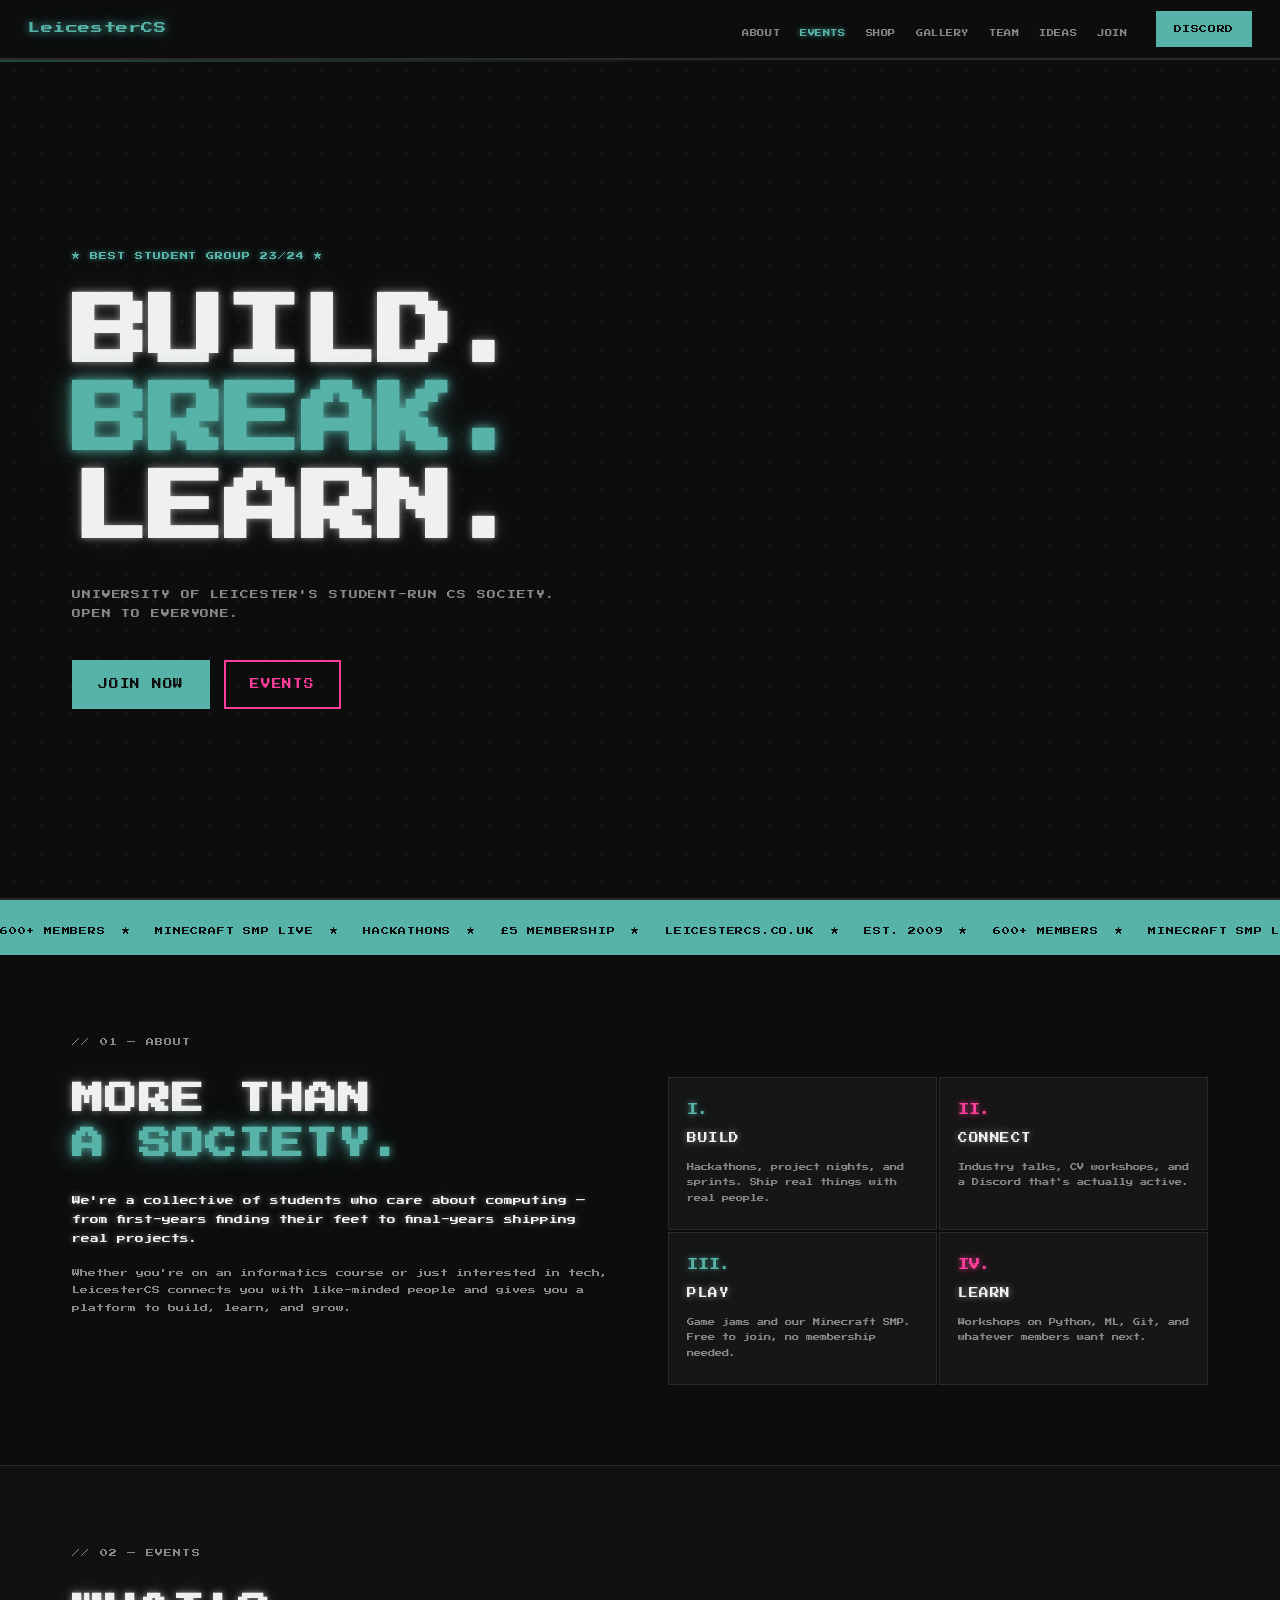
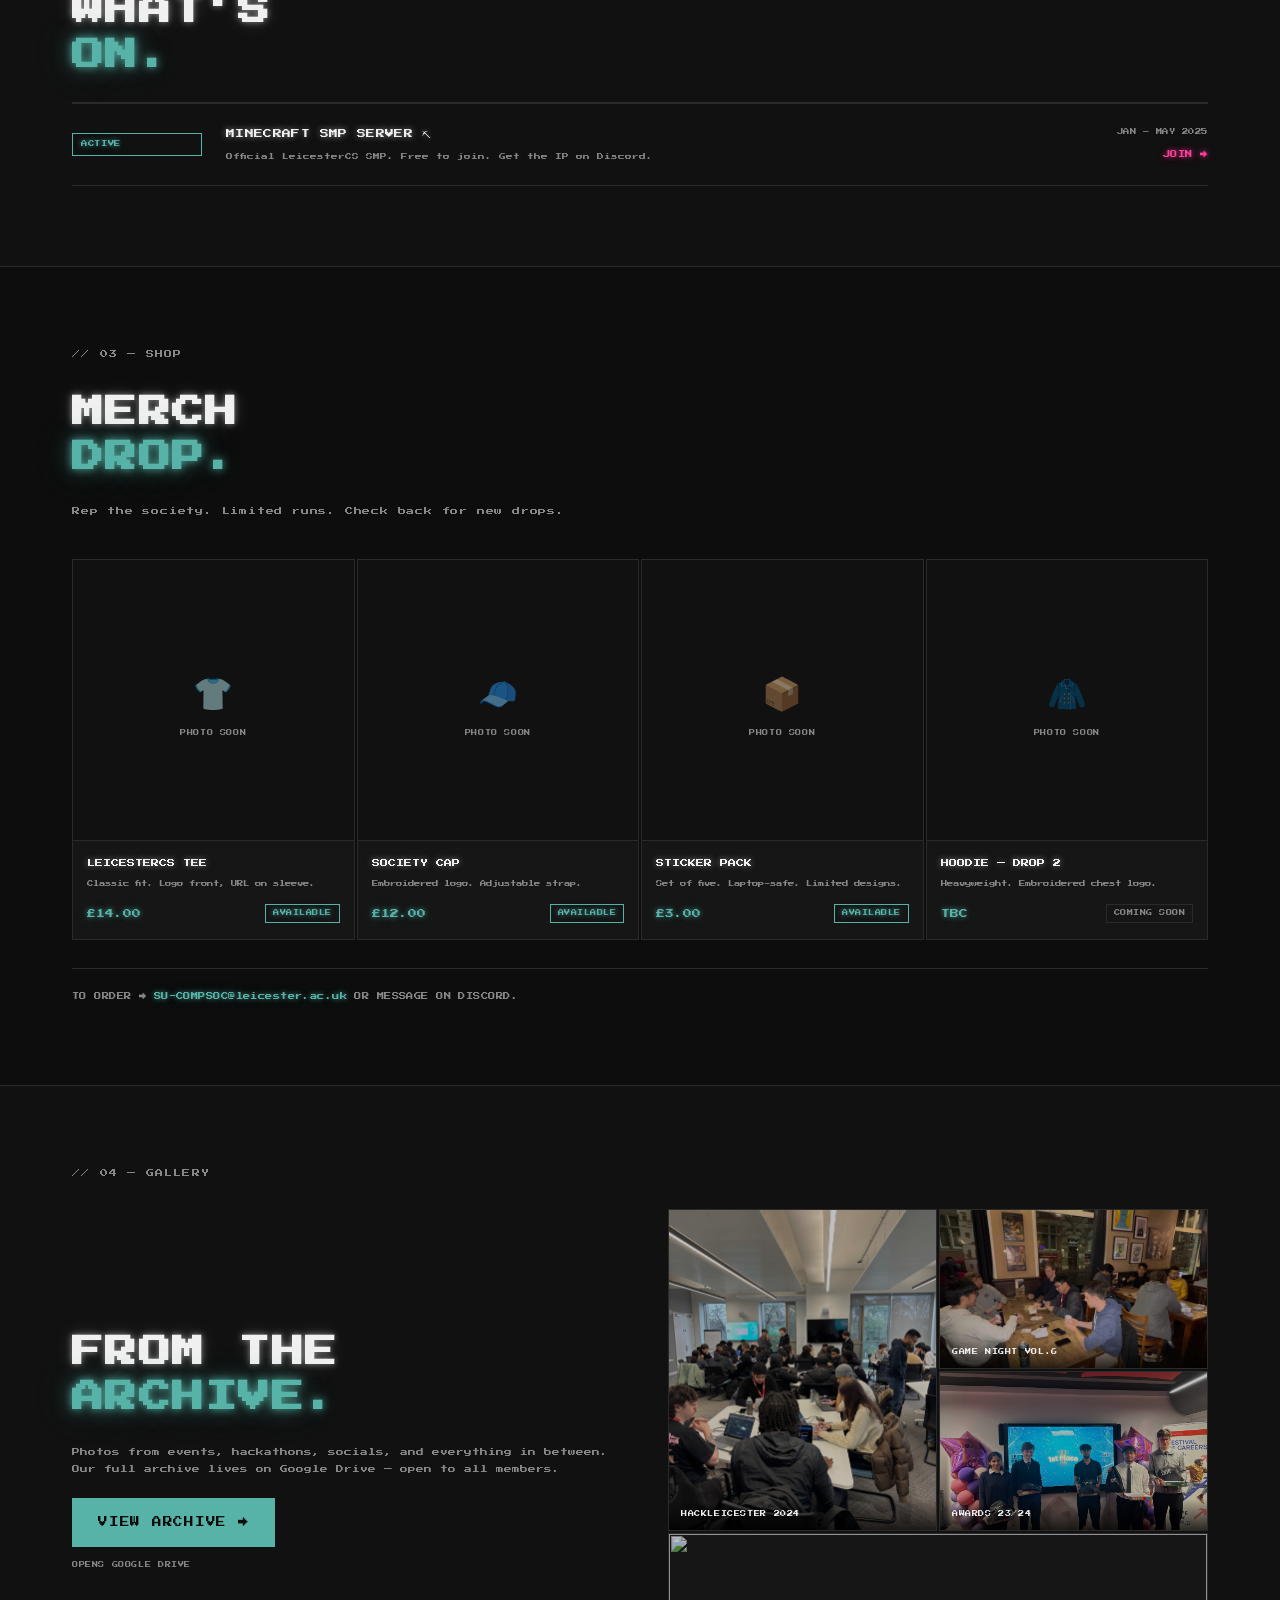
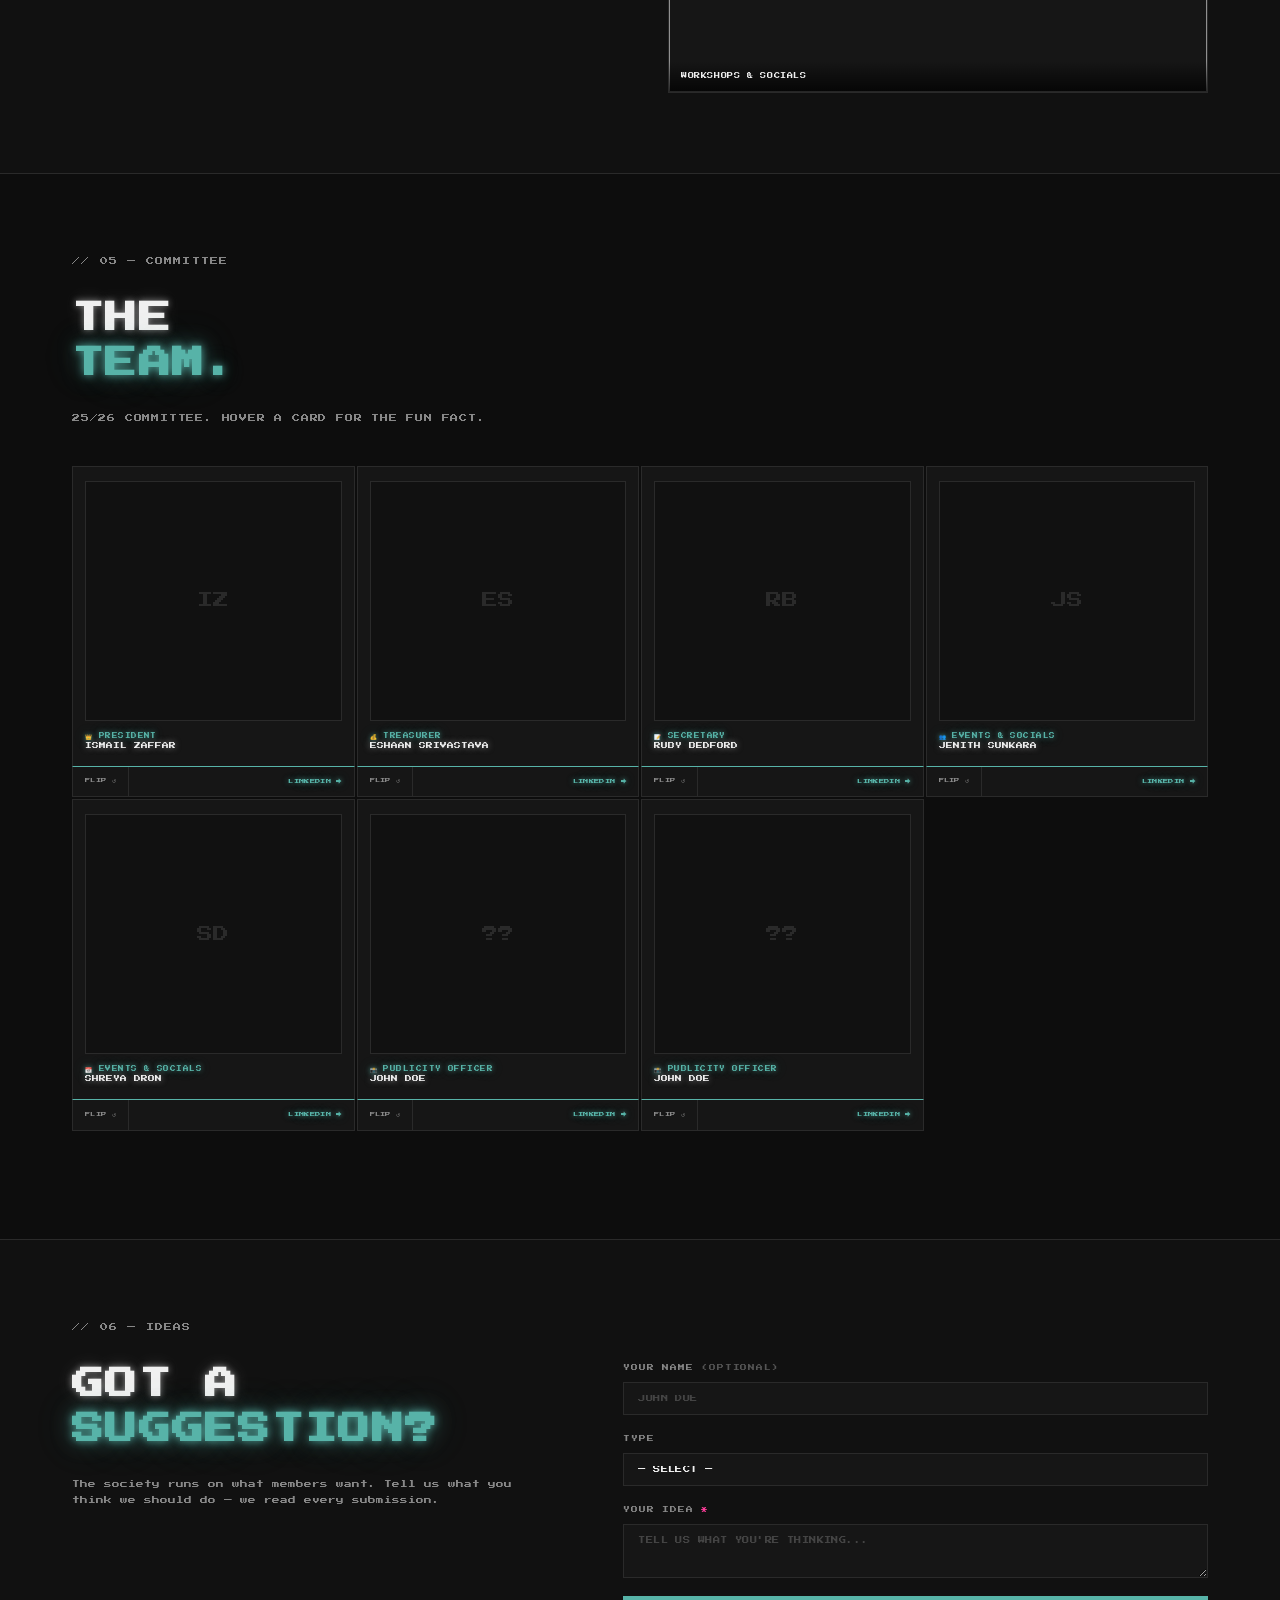
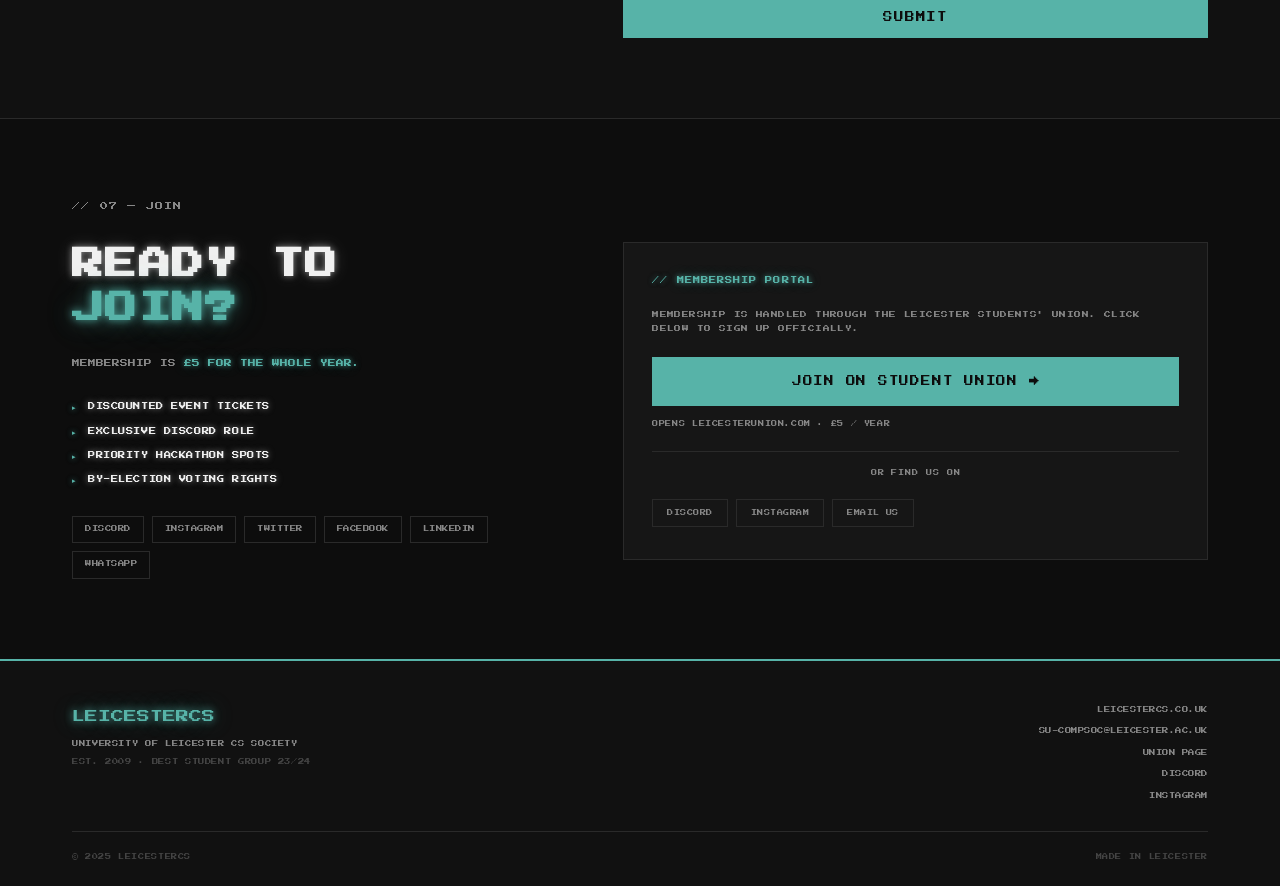
==== commit 0cbf9339: "made a few changes to the css and added images in the gallery" ====
--- a/index.html
+++ b/index.html
@@ -63,13 +63,13 @@
   <!-- TICKER -->
   <div class="ticker-bar">
     <div class="ticker-track">
-      <span>300+ MEMBERS</span><span class="ts">★</span>
+      <span>600+ MEMBERS</span><span class="ts">★</span>
       <span>MINECRAFT SMP LIVE</span><span class="ts">★</span>
       <span>HACKATHONS</span><span class="ts">★</span>
       <span>£5 MEMBERSHIP</span><span class="ts">★</span>
       <span>LEICESTERCS.CO.UK</span><span class="ts">★</span>
       <span>EST. 2009</span><span class="ts">★</span>
-      <span>300+ MEMBERS</span><span class="ts">★</span>
+      <span>600+ MEMBERS</span><span class="ts">★</span>
       <span>MINECRAFT SMP LIVE</span><span class="ts">★</span>
       <span>HACKATHONS</span><span class="ts">★</span>
       <span>£5 MEMBERSHIP</span><span class="ts">★</span>
@@ -133,42 +133,6 @@
           </div>
         </div>
 
-        <div class="event-row">
-          <span class="ev-tag">HACKATHON</span>
-          <div class="ev-body">
-            <div class="ev-name">HACKLEICESTER 2025</div>
-            <div class="ev-desc">24 hours. Teams of up to four. Build something and compete for prizes.</div>
-          </div>
-          <div class="ev-right">
-            <span class="ev-date">COMING SOON</span>
-            <a href="#join" class="ev-link">REGISTER →</a>
-          </div>
-        </div>
-
-        <div class="event-row">
-          <span class="ev-tag">WORKSHOP</span>
-          <div class="ev-body">
-            <div class="ev-name">TECH WORKSHOPS</div>
-            <div class="ev-desc">Python, ML, web dev, Git, and more. Beginner-friendly, always.</div>
-          </div>
-          <div class="ev-right">
-            <span class="ev-date">THROUGHOUT YEAR</span>
-            <a href="#join" class="ev-link">RSVP →</a>
-          </div>
-        </div>
-
-        <div class="event-row">
-          <span class="ev-tag">SOCIAL</span>
-          <div class="ev-body">
-            <div class="ev-name">GAME JAMS</div>
-            <div class="ev-desc">Bring your laptop. Something competitive. Monthly sessions.</div>
-          </div>
-          <div class="ev-right">
-            <span class="ev-date">MONTHLY</span>
-            <a href="#join" class="ev-link">JOIN →</a>
-          </div>
-        </div>
-
       </div>
     </div>
   </section>
@@ -256,24 +220,24 @@
         <div class="gallery-left">
           <h2 class="sec-title">FROM THE<br/><span class="accent">ARCHIVE.</span></h2>
           <p class="gallery-body">Photos from events, hackathons, socials, and everything in between. Our full archive lives on Google Drive — open to all members.</p>
-          <a href="https://drive.google.com" target="_blank" class="btn-primary">VIEW ARCHIVE →</a>
+          <a href="https://drive.google.com/drive/folders/1PfBJpjqMhopY3eLccWvyp6FyIhYAvKEC" target="_blank" class="btn-primary">VIEW ARCHIVE →</a>
           <p class="gallery-note">OPENS GOOGLE DRIVE</p>
         </div>
         <div class="gallery-mosaic">
           <div class="gm-tile tall">
-            <span class="gm-icon">📸</span>
+            <img src="img/hackathon.jpg" class="gm-icon">
             <span class="gm-label">HACKLEICESTER 2024</span>
           </div>
           <div class="gm-tile">
-            <span class="gm-icon">🎮</span>
+            <img src="img/game_night.jpg" class="gm-icon">
             <span class="gm-label">GAME NIGHT VOL.6</span>
           </div>
           <div class="gm-tile">
-            <span class="gm-icon">🏆</span>
+            <img src="img/award_night.JPG" class="gm-icon">
             <span class="gm-label">AWARDS 23/24</span>
           </div>
           <div class="gm-tile wide">
-            <span class="gm-icon">🛠</span>
+            <img src="img/social.jpg" class="gm-icon">
             <span class="gm-label">WORKSHOPS & SOCIALS</span>
           </div>
         </div>
@@ -282,12 +246,6 @@
   </section>
 
   <!-- TEAM -->
-  <!--
-    HOW TO ADD PHOTOS:
-    Replace <div class="tc-ph-init">XX</div> with <img src="photo.jpg" alt="Name" />
-    HOW TO ADD FUN FACTS:
-    Replace "Add the fun fact here..." with the actual fact
-  -->
   <section id="team" class="section">
     <div class="container">
       <div class="sec-label">// 05 — COMMITTEE</div>
--- a/style.css
+++ b/style.css
@@ -448,24 +448,60 @@
   gap: 2px;
 }
 .gm-tile {
+  position: relative;
   background: var(--bg-card);
   border: 1px solid var(--border);
-  display: flex;
-  flex-direction: column;
-  align-items: center;
-  justify-content: center;
-  gap: 10px;
+  overflow: hidden;
+  cursor: default;
+  transition: border-color 0.15s;
+  min-height: 160px;
+}
+.gm-tile:hover { border-color: var(--teal); }
+.gm-tile:hover .gm-label { color: var(--teal); text-shadow: var(--glow-t-sm); }
+.gm-tile:hover img { transform: scale(1.04); }
+.gm-tile.tall { grid-row: span 2; min-height: 320px; }
+.gm-tile.wide { grid-column: span 2; min-height: 160px; }
+
+.gm-tile img {
+  width: 100%;
+  height: 100%;
+  object-fit: cover;
+  object-position: center;
+  display: block;
+  position: absolute;
+  inset: 0;
+  transition: transform 0.4s ease;
+  filter: brightness(0.75);
+}
+.gm-tile:hover img { filter: brightness(0.9); }
+
+.gm-label {
+  position: absolute;
+  bottom: 0;
+  left: 0;
+  right: 0;
+  padding: 10px 12px;
+  font-size: 0.38rem;
+  color: var(--white);
+  letter-spacing: 0.1em;
+  line-height: 1.8;
+  background: linear-gradient(transparent, rgba(0,0,0,0.75));
+  transition: color 0.15s, text-shadow 0.15s;
+  z-index: 1;
+}
+
+/* Fallback if no image — show dark tile */
+.gm-tile:not(:has(img)) .gm-label,
+.gm-tile img[src=""] ~ .gm-label {
+  position: static;
   padding: 32px 16px;
+  background: none;
   text-align: center;
-  cursor: default;
-  transition: border-color 0.15s, background 0.15s;
-}
-.gm-tile:hover { border-color: var(--teal); background: rgba(87,179,168,0.04); }
-.gm-tile:hover .gm-label { color: var(--teal); text-shadow: var(--glow-t-sm); }
-.gm-tile.tall { grid-row: span 2; padding: 52px 16px; }
-.gm-tile.wide { grid-column: span 2; }
-.gm-icon { font-size: 1.5rem; }
-.gm-label { font-size: 0.38rem; color: var(--grey); letter-spacing: 0.1em; line-height: 1.8; transition: color 0.15s, text-shadow 0.15s; }
+  color: var(--grey);
+}
+
+/* icon no longer used but keep harmless */
+.gm-icon { display: none; }
 
 /* === TEAM === */
 .team-grid {
@@ -864,9 +900,8 @@
   .gallery-body { font-size: 0.4rem; }
   .gallery-note { font-size: 0.34rem; }
   .gallery-mosaic { grid-template-columns: 1fr 1fr; gap: 2px; }
-  .gm-tile.tall { grid-row: auto; padding: 28px 12px; }
+  .gm-tile.tall { grid-row: auto; min-height: 160px; }
   .gm-tile.wide { grid-column: auto; }
-  .gm-tile      { padding: 22px 10px; }
   .gm-label     { font-size: 0.32rem; }
 
   .team-grid   { grid-template-columns: 1fr 1fr; gap: 2px; }
@@ -911,7 +946,7 @@
   .team-grid  { grid-template-columns: 1fr; }
   .team-card  { height: 280px; }
   .gallery-mosaic { grid-template-columns: 1fr; }
-  .gm-tile    { padding: 20px 14px; }
+  .gm-tile    { min-height: 160px; }
   .nav-logo   { font-size: 0.5rem; }
   .ticker-track { font-size: 0.36rem; }
 }
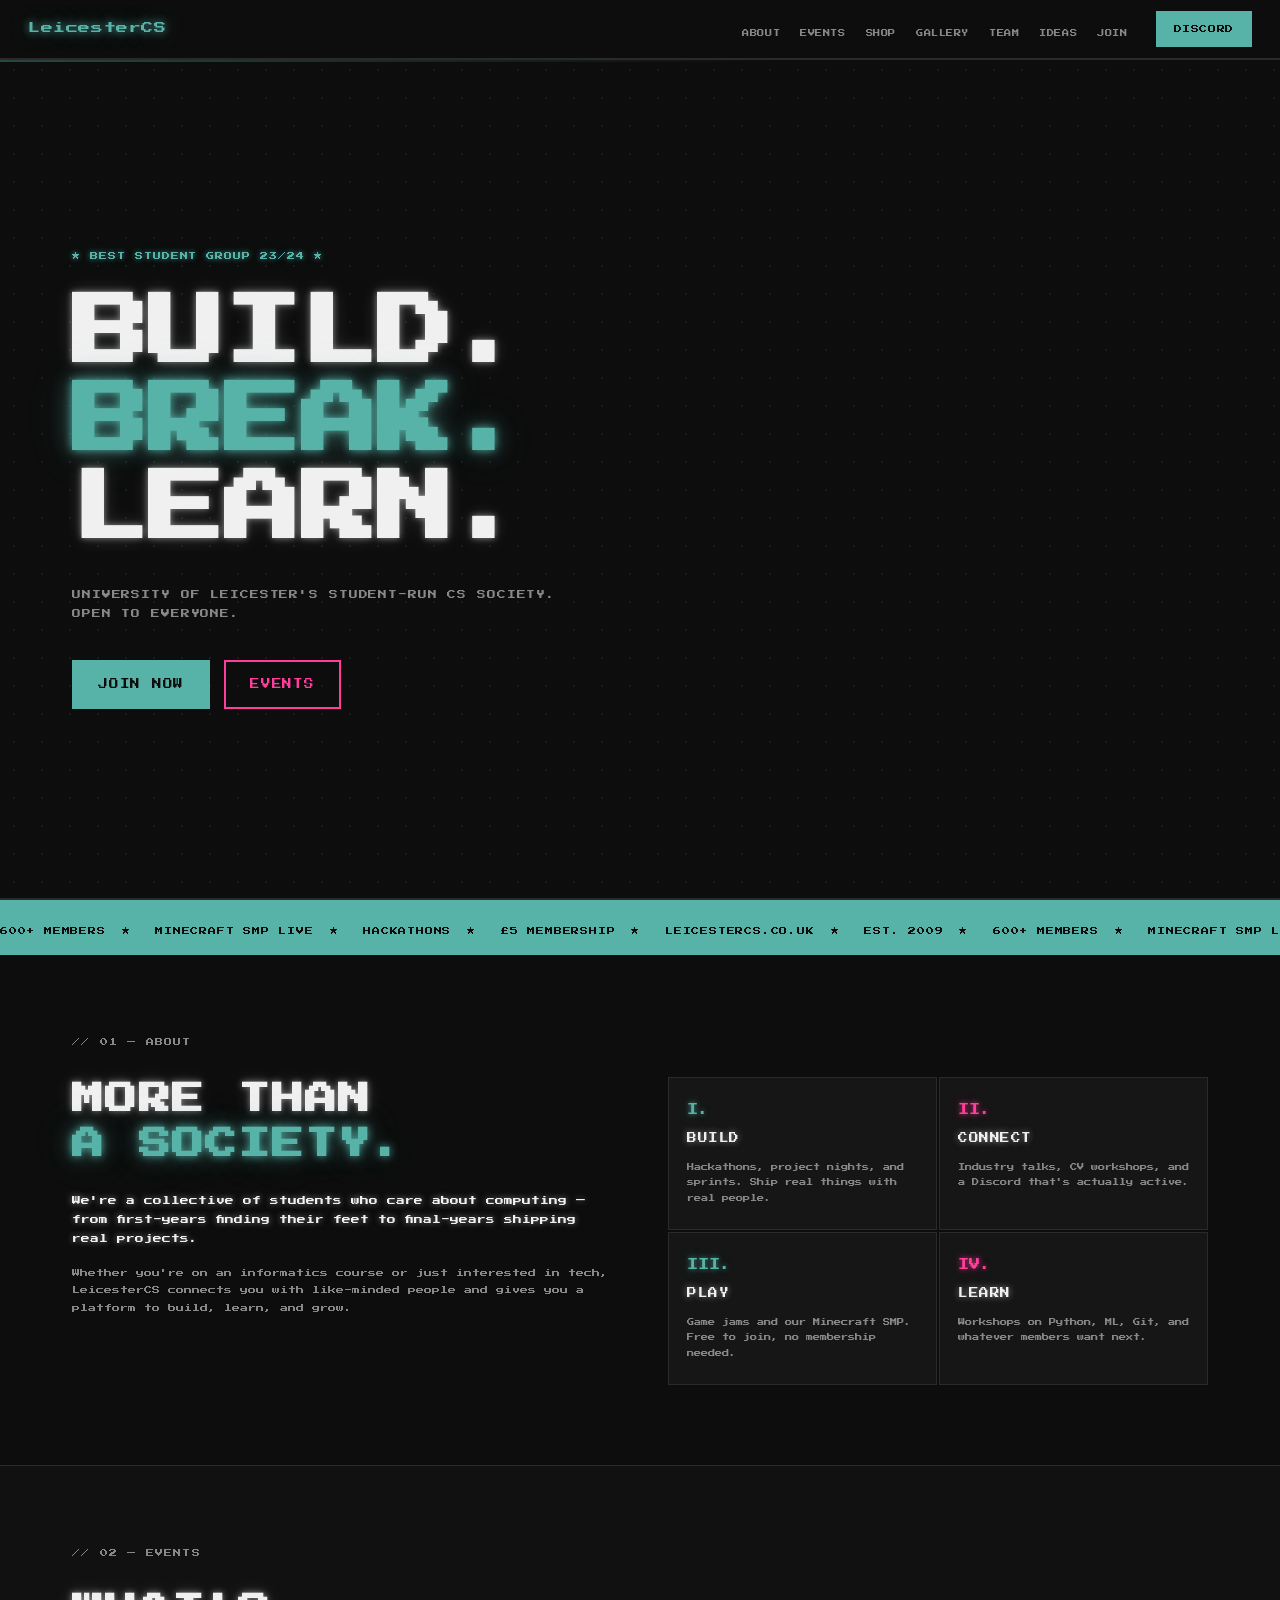
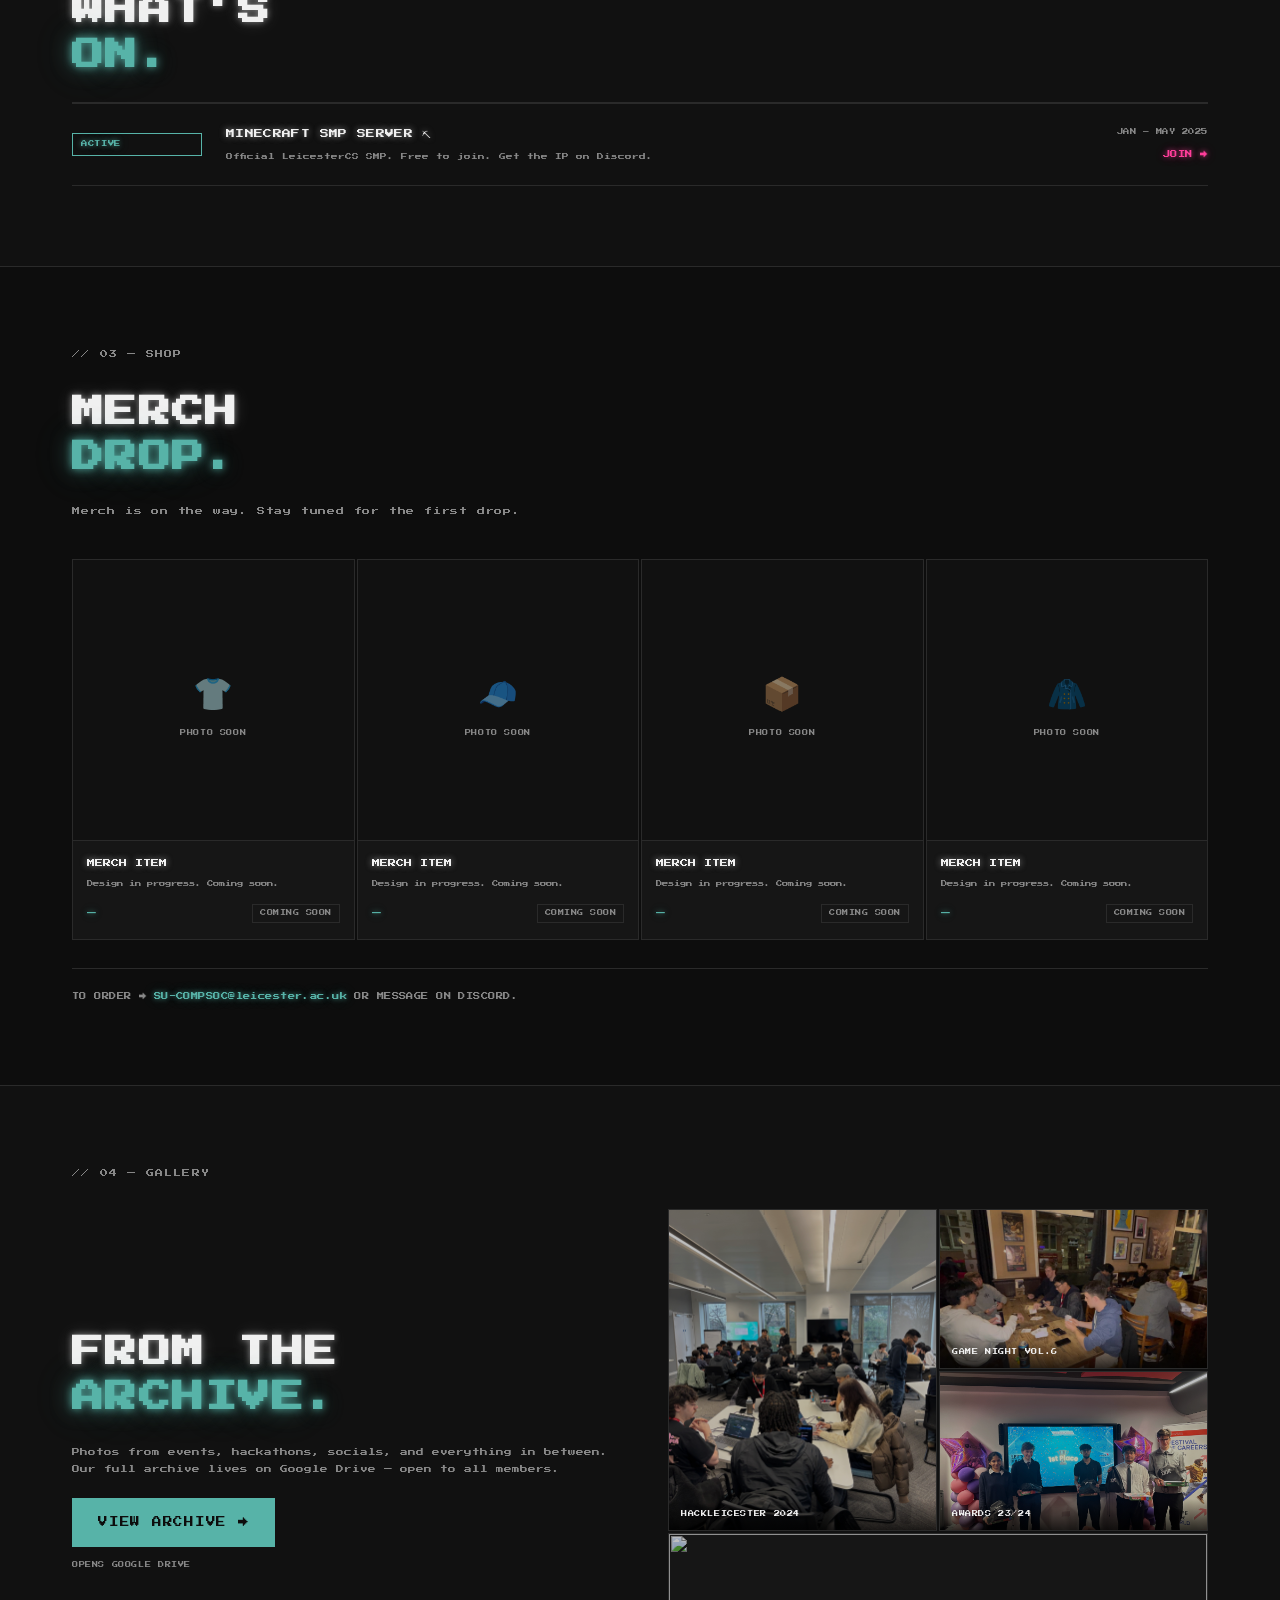
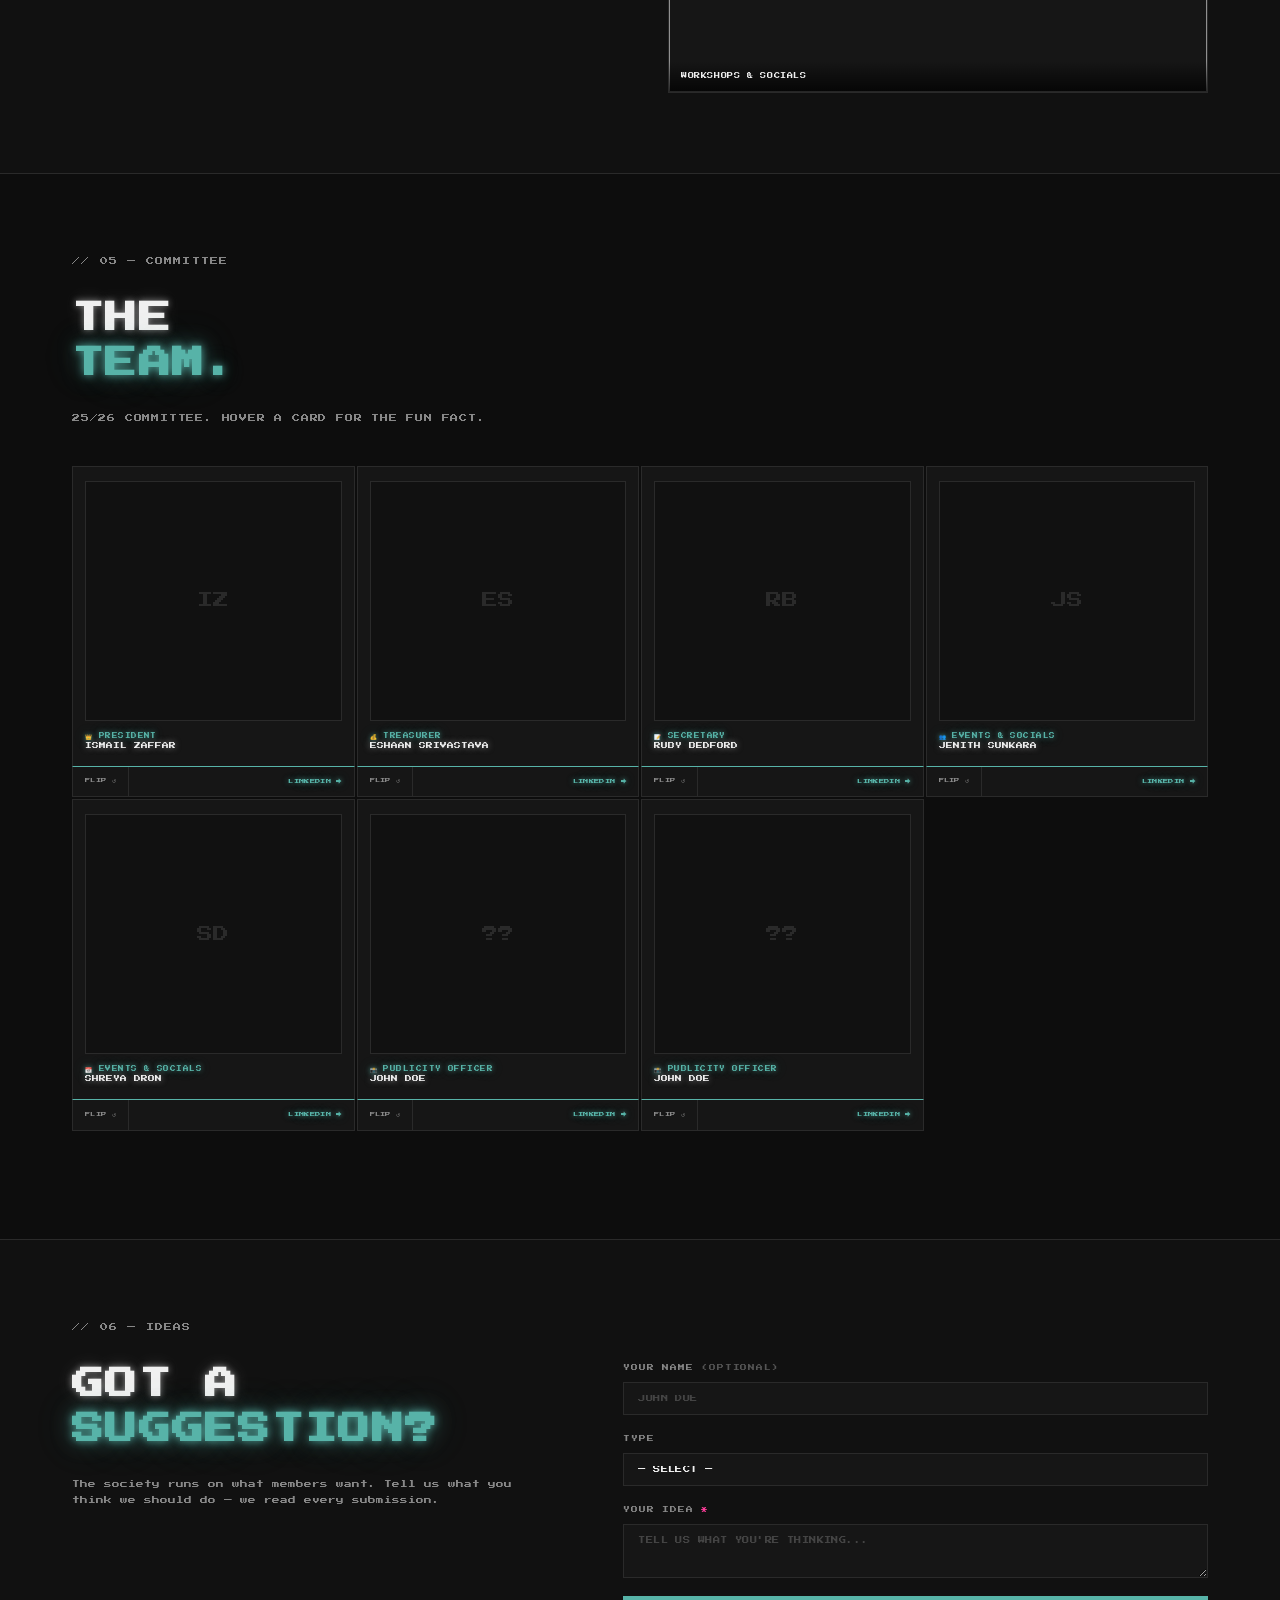
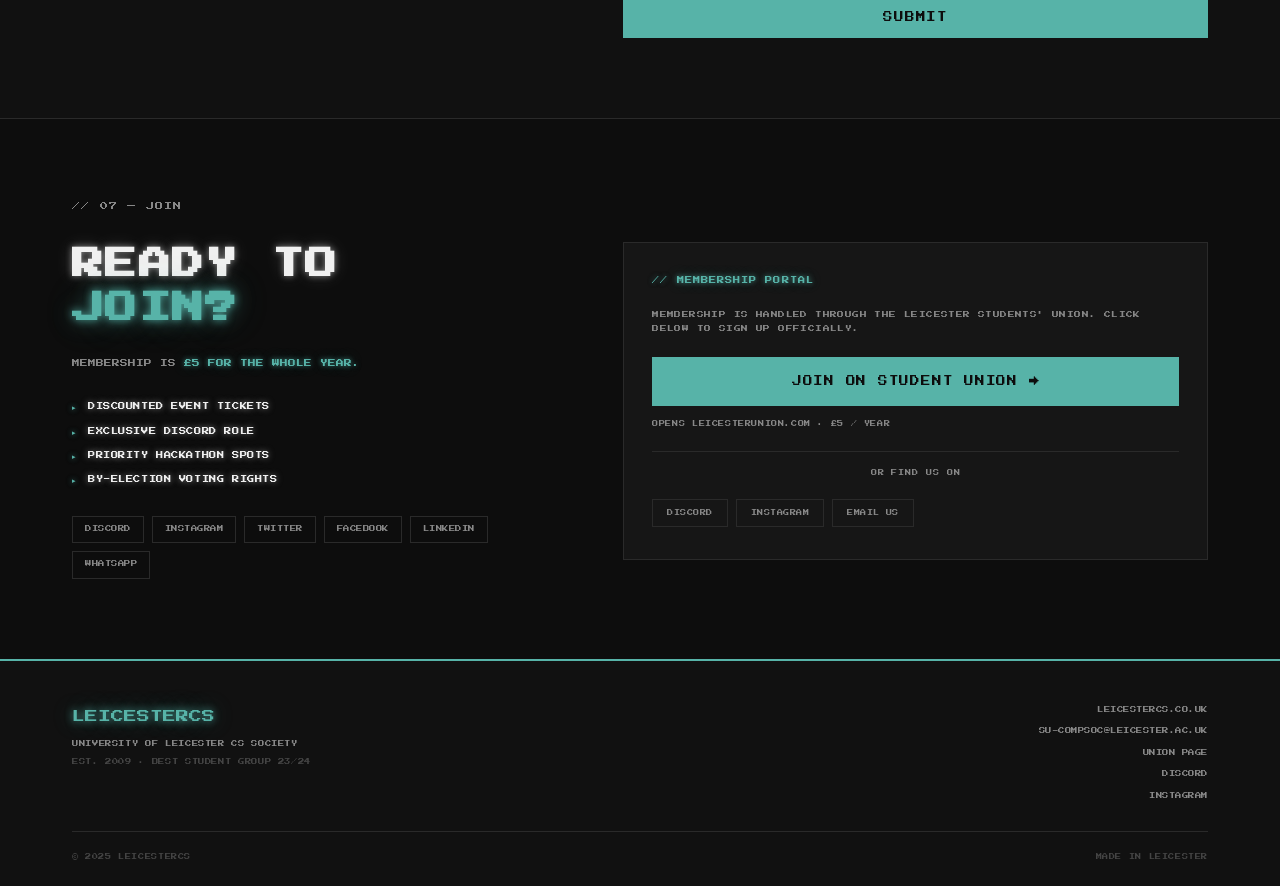
==== commit 1ab529c5: "made changes to the shop" ====
--- a/index.html
+++ b/index.html
@@ -138,79 +138,79 @@
   </section>
 
   <!-- SHOP -->
-  <section id="shop" class="section">
-    <div class="container">
-      <div class="sec-label">// 03 — SHOP</div>
-      <h2 class="sec-title">MERCH<br/><span class="accent">DROP.</span></h2>
-      <p class="sec-sub">Rep the society. Limited runs. Check back for new drops.</p>
-      <div class="shop-grid">
-
-        <div class="shop-card">
-          <div class="shop-img">
-            <span class="shop-ph-icon">👕</span>
-            <span class="shop-ph-txt">PHOTO SOON</span>
-          </div>
-          <div class="shop-info">
-            <div class="shop-name">LEICESTERCS TEE</div>
-            <div class="shop-desc">Classic fit. Logo front, URL on sleeve.</div>
-            <div class="shop-foot">
-              <span class="shop-price">£14.00</span>
-              <span class="badge-avail">AVAILABLE</span>
-            </div>
-          </div>
-        </div>
-
-        <div class="shop-card">
-          <div class="shop-img">
-            <span class="shop-ph-icon">🧢</span>
-            <span class="shop-ph-txt">PHOTO SOON</span>
-          </div>
-          <div class="shop-info">
-            <div class="shop-name">SOCIETY CAP</div>
-            <div class="shop-desc">Embroidered logo. Adjustable strap.</div>
-            <div class="shop-foot">
-              <span class="shop-price">£12.00</span>
-              <span class="badge-avail">AVAILABLE</span>
-            </div>
-          </div>
-        </div>
-
-        <div class="shop-card">
-          <div class="shop-img">
-            <span class="shop-ph-icon">📦</span>
-            <span class="shop-ph-txt">PHOTO SOON</span>
-          </div>
-          <div class="shop-info">
-            <div class="shop-name">STICKER PACK</div>
-            <div class="shop-desc">Set of five. Laptop-safe. Limited designs.</div>
-            <div class="shop-foot">
-              <span class="shop-price">£3.00</span>
-              <span class="badge-avail">AVAILABLE</span>
-            </div>
-          </div>
-        </div>
-
-        <div class="shop-card">
-          <div class="shop-img">
-            <span class="shop-ph-icon">🧥</span>
-            <span class="shop-ph-txt">PHOTO SOON</span>
-          </div>
-          <div class="shop-info">
-            <div class="shop-name">HOODIE — DROP 2</div>
-            <div class="shop-desc">Heavyweight. Embroidered chest logo.</div>
-            <div class="shop-foot">
-              <span class="shop-price">TBC</span>
-              <span class="badge-soon">COMING SOON</span>
-            </div>
-          </div>
-        </div>
-
-      </div>
-      <p class="shop-note">
-        TO ORDER → <a href="mailto:SU-COMPSOC@leicester.ac.uk">SU-COMPSOC@leicester.ac.uk</a> OR MESSAGE ON DISCORD.
-      </p>
-    </div>
-  </section>
+<section id="shop" class="section">
+  <div class="container">
+    <div class="sec-label">// 03 — SHOP</div>
+    <h2 class="sec-title">MERCH<br/><span class="accent">DROP.</span></h2>
+    <p class="sec-sub">Merch is on the way. Stay tuned for the first drop.</p>
+    <div class="shop-grid">
+
+      <div class="shop-card">
+        <div class="shop-img">
+          <span class="shop-ph-icon">👕</span>
+          <span class="shop-ph-txt">PHOTO SOON</span>
+        </div>
+        <div class="shop-info">
+          <div class="shop-name">MERCH ITEM</div>
+          <div class="shop-desc">Design in progress. Coming soon.</div>
+          <div class="shop-foot">
+            <span class="shop-price">—</span>
+            <span class="badge-soon">COMING SOON</span>
+          </div>
+        </div>
+      </div>
+
+      <div class="shop-card">
+        <div class="shop-img">
+          <span class="shop-ph-icon">🧢</span>
+          <span class="shop-ph-txt">PHOTO SOON</span>
+        </div>
+        <div class="shop-info">
+          <div class="shop-name">MERCH ITEM</div>
+          <div class="shop-desc">Design in progress. Coming soon.</div>
+          <div class="shop-foot">
+            <span class="shop-price">—</span>
+            <span class="badge-soon">COMING SOON</span>
+          </div>
+        </div>
+      </div>
+
+      <div class="shop-card">
+        <div class="shop-img">
+          <span class="shop-ph-icon">📦</span>
+          <span class="shop-ph-txt">PHOTO SOON</span>
+        </div>
+        <div class="shop-info">
+          <div class="shop-name">MERCH ITEM</div>
+          <div class="shop-desc">Design in progress. Coming soon.</div>
+          <div class="shop-foot">
+            <span class="shop-price">—</span>
+            <span class="badge-soon">COMING SOON</span>
+          </div>
+        </div>
+      </div>
+
+      <div class="shop-card">
+        <div class="shop-img">
+          <span class="shop-ph-icon">🧥</span>
+          <span class="shop-ph-txt">PHOTO SOON</span>
+        </div>
+        <div class="shop-info">
+          <div class="shop-name">MERCH ITEM</div>
+          <div class="shop-desc">Design in progress. Coming soon.</div>
+          <div class="shop-foot">
+            <span class="shop-price">—</span>
+            <span class="badge-soon">COMING SOON</span>
+          </div>
+        </div>
+      </div>
+
+    </div>
+    <p class="shop-note">
+      TO ORDER → <a href="mailto:SU-COMPSOC@leicester.ac.uk">SU-COMPSOC@leicester.ac.uk</a> OR MESSAGE ON DISCORD.
+    </p>
+  </div>
+</section>
 
   <!-- GALLERY -->
   <section id="gallery" class="section section-alt">
@@ -265,7 +265,7 @@
               <div class="tc-back-role">👑 PRESIDENT</div>
               <div class="tc-back-name">ISMAIL ZAFFAR</div>
               <div class="tc-fact-lbl">FUN FACT</div>
-              <p class="tc-fact">Add the fun fact here — the committee member's choice.</p>
+              <p class="tc-fact">fun fact here</p>
             </div>
           </div>
           <div class="tc-footer">
@@ -286,7 +286,7 @@
               <div class="tc-back-role">💰 TREASURER</div>
               <div class="tc-back-name">ESHAAN SRIVASTAVA</div>
               <div class="tc-fact-lbl">FUN FACT</div>
-              <p class="tc-fact">Add the fun fact here — the committee member's choice.</p>
+              <p class="tc-fact">fun fact here</p>
             </div>
           </div>
           <div class="tc-footer">
@@ -307,7 +307,7 @@
               <div class="tc-back-role">📝 SECRETARY</div>
               <div class="tc-back-name">RUBY BEDFORD</div>
               <div class="tc-fact-lbl">FUN FACT</div>
-              <p class="tc-fact">Add the fun fact here — the committee member's choice.</p>
+              <p class="tc-fact">fun fact here</p>
             </div>
           </div>
           <div class="tc-footer">
@@ -328,7 +328,7 @@
               <div class="tc-back-role">👥 EVENTS & SOCIALS</div>
               <div class="tc-back-name">JENITH SUNKARA</div>
               <div class="tc-fact-lbl">FUN FACT</div>
-              <p class="tc-fact">Add the fun fact here — the committee member's choice.</p>
+              <p class="tc-fact">fun fact here</p>
             </div>
           </div>
           <div class="tc-footer">
@@ -349,7 +349,7 @@
               <div class="tc-back-role">📆 EVENTS & SOCIALS</div>
               <div class="tc-back-name">SHREYA DRON</div>
               <div class="tc-fact-lbl">FUN FACT</div>
-              <p class="tc-fact">Add the fun fact here — the committee member's choice.</p>
+              <p class="tc-fact">fun fact here</p>
             </div>
           </div>
           <div class="tc-footer">
@@ -370,7 +370,7 @@
               <div class="tc-back-role">📸 PUBLICITY OFFICER</div>
               <div class="tc-back-name">JOHN DOE</div>
               <div class="tc-fact-lbl">FUN FACT</div>
-              <p class="tc-fact">Add the fun fact here — the committee member's choice.</p>
+              <p class="tc-fact">fun fact here</p>
             </div>
           </div>
           <div class="tc-footer">
@@ -391,7 +391,7 @@
               <div class="tc-back-role">📸 PUBLICITY OFFICER</div>
               <div class="tc-back-name">JOHN DOE</div>
               <div class="tc-fact-lbl">FUN FACT</div>
-              <p class="tc-fact">Add the fun fact here — the committee member's choice.</p>
+              <p class="tc-fact">fun fact here</p>
             </div>
           </div>
           <div class="tc-footer">
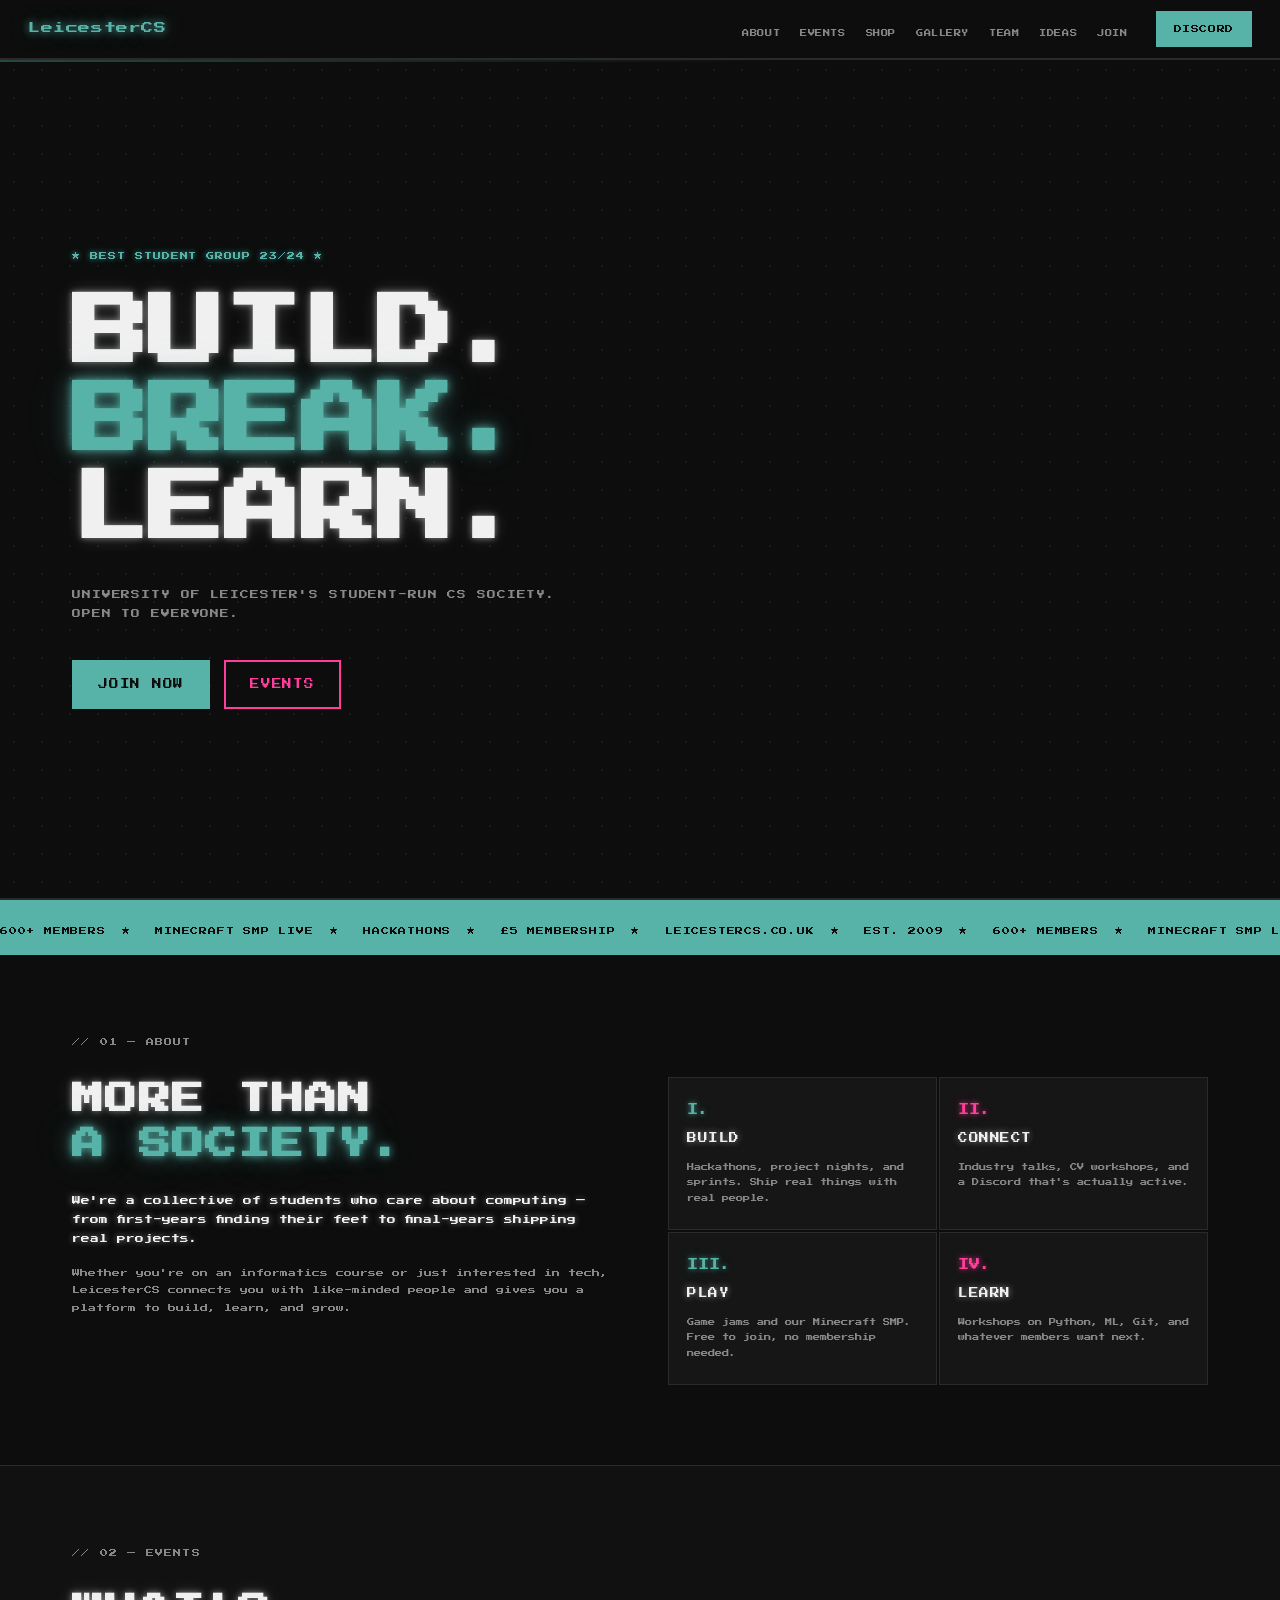
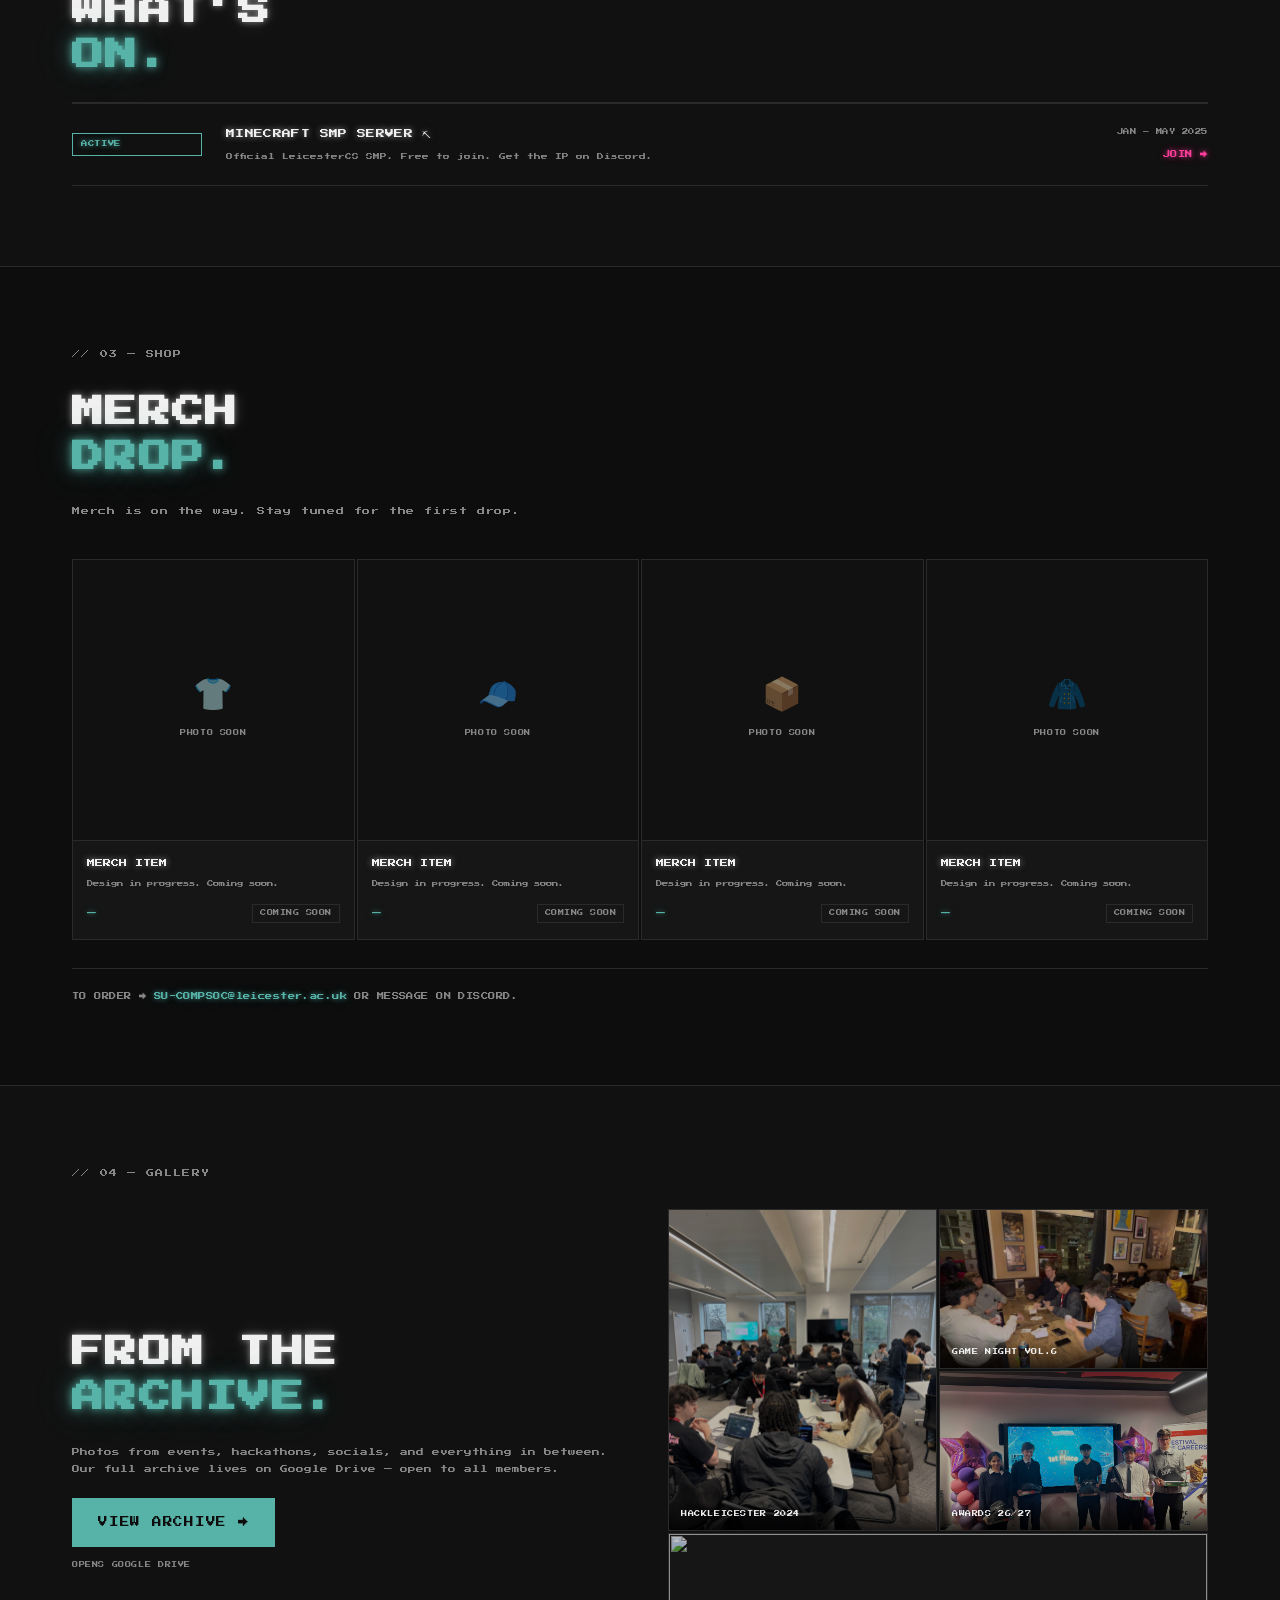
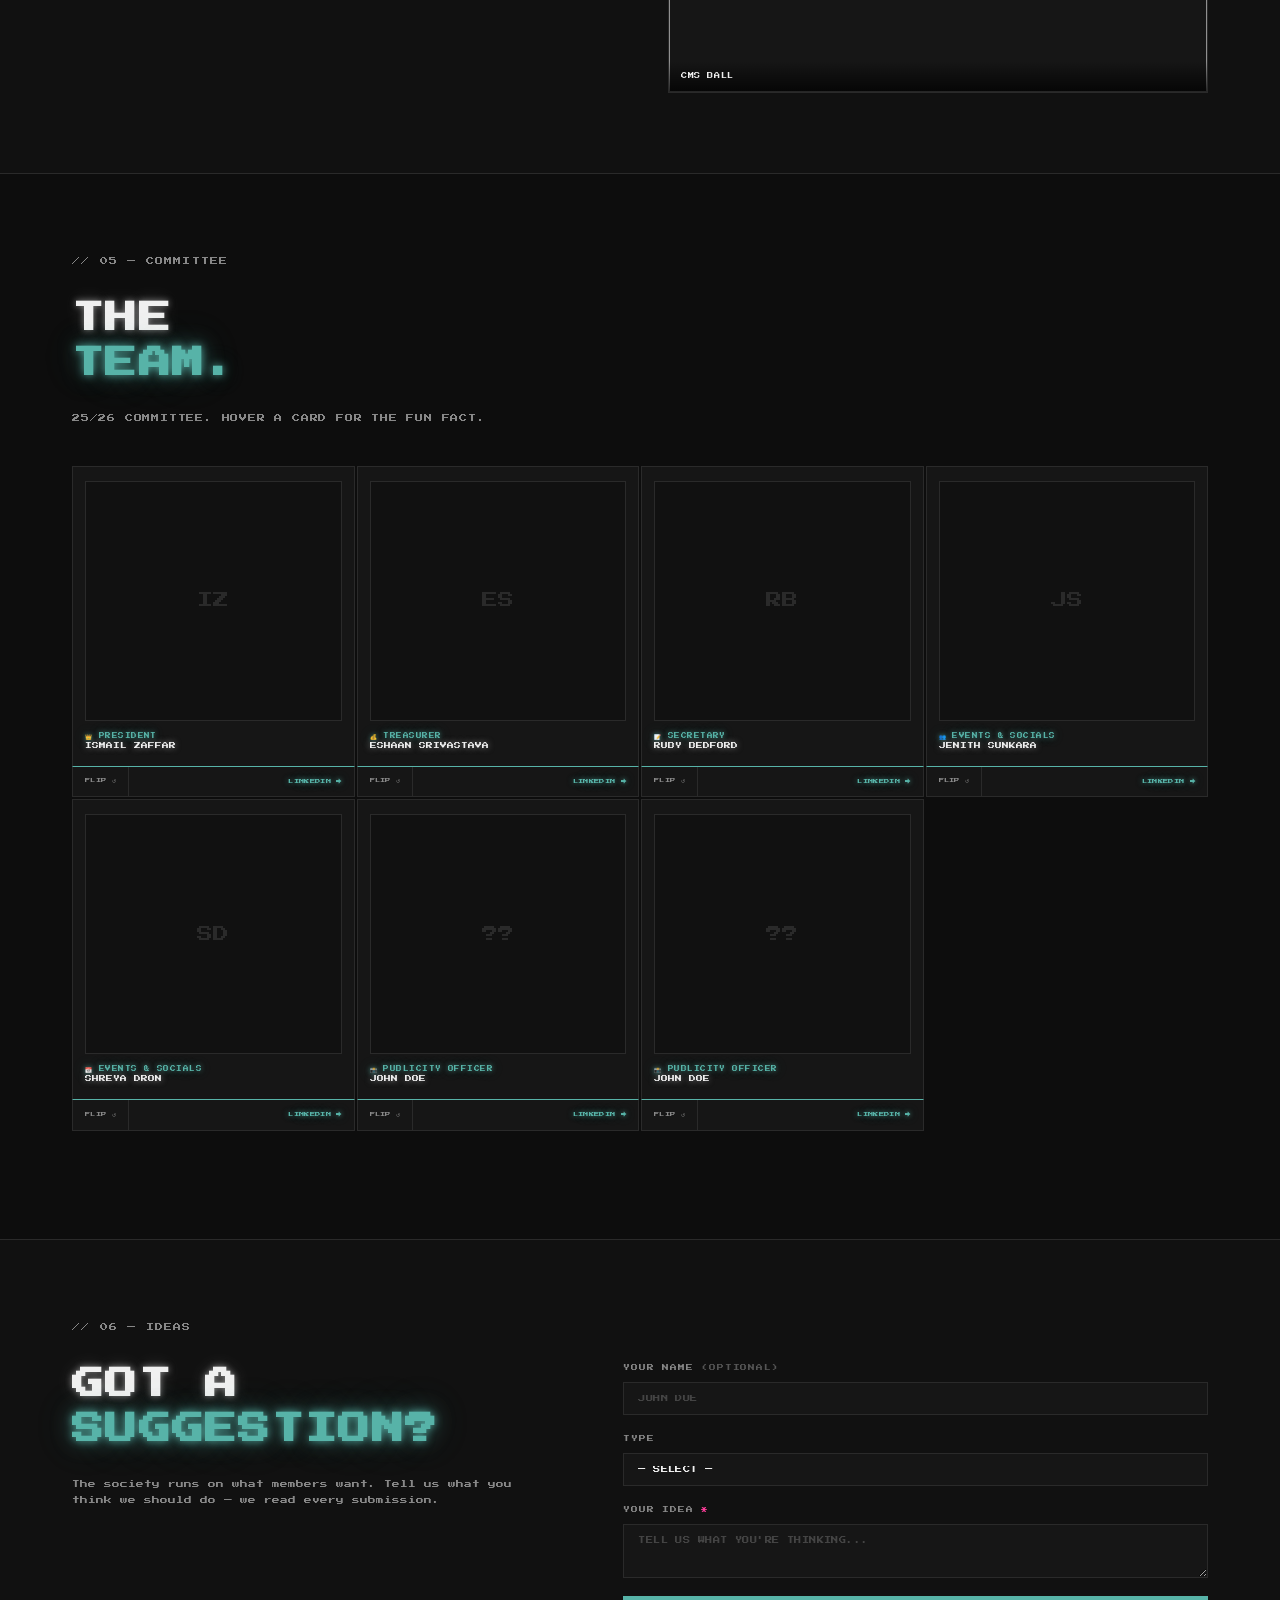
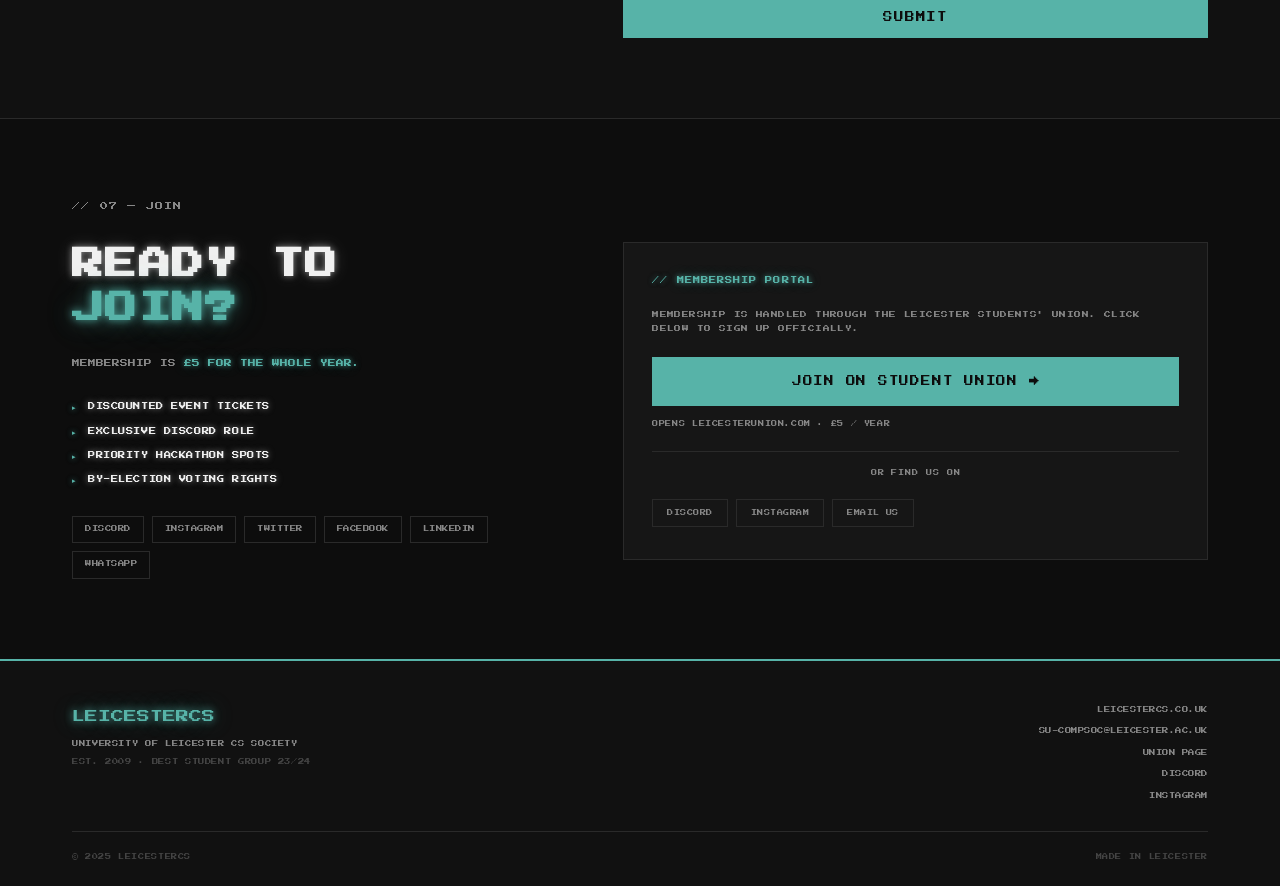
==== commit d98590ec: "Update index.html" ====
--- a/index.html
+++ b/index.html
@@ -234,11 +234,11 @@
           </div>
           <div class="gm-tile">
             <img src="img/award_night.JPG" class="gm-icon">
-            <span class="gm-label">AWARDS 23/24</span>
+            <span class="gm-label">AWARDS 26/27</span>
           </div>
           <div class="gm-tile wide">
             <img src="img/social.jpg" class="gm-icon">
-            <span class="gm-label">WORKSHOPS & SOCIALS</span>
+            <span class="gm-label">CMS BALL</span>
           </div>
         </div>
       </div>
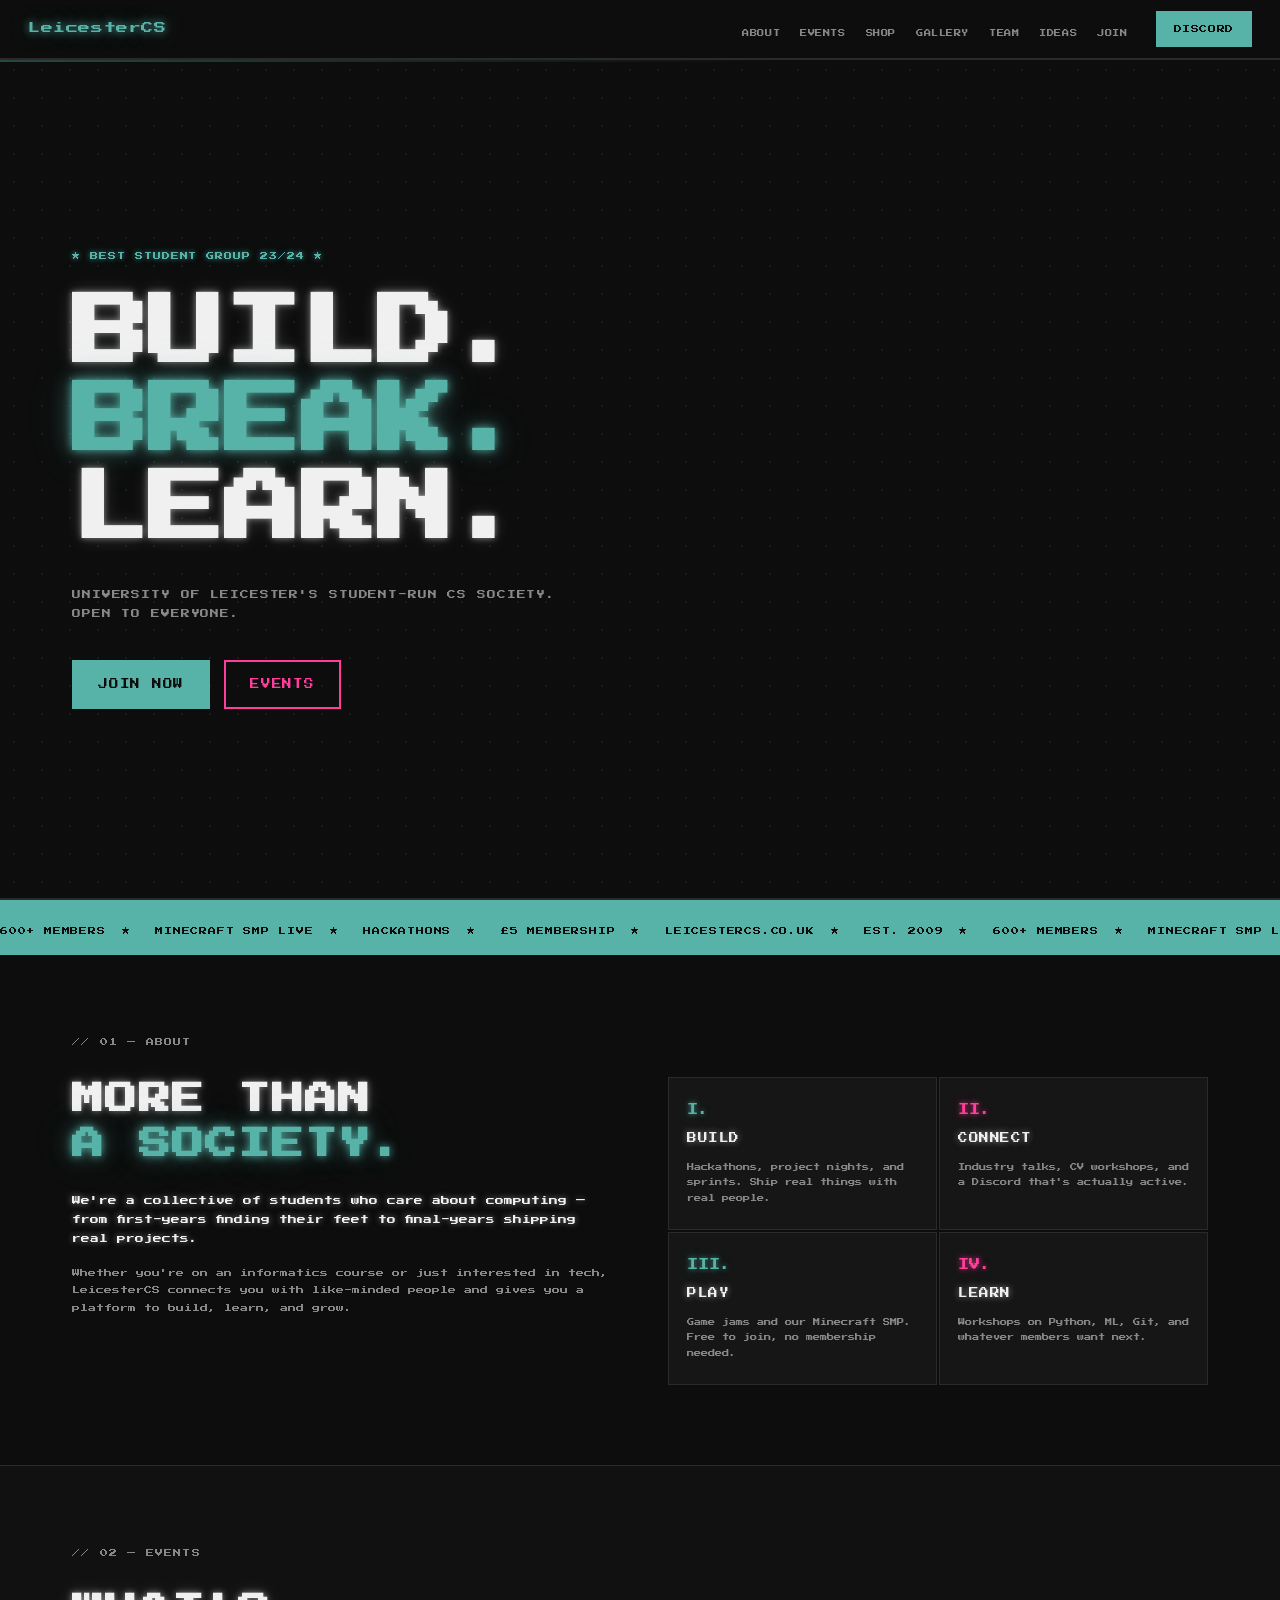
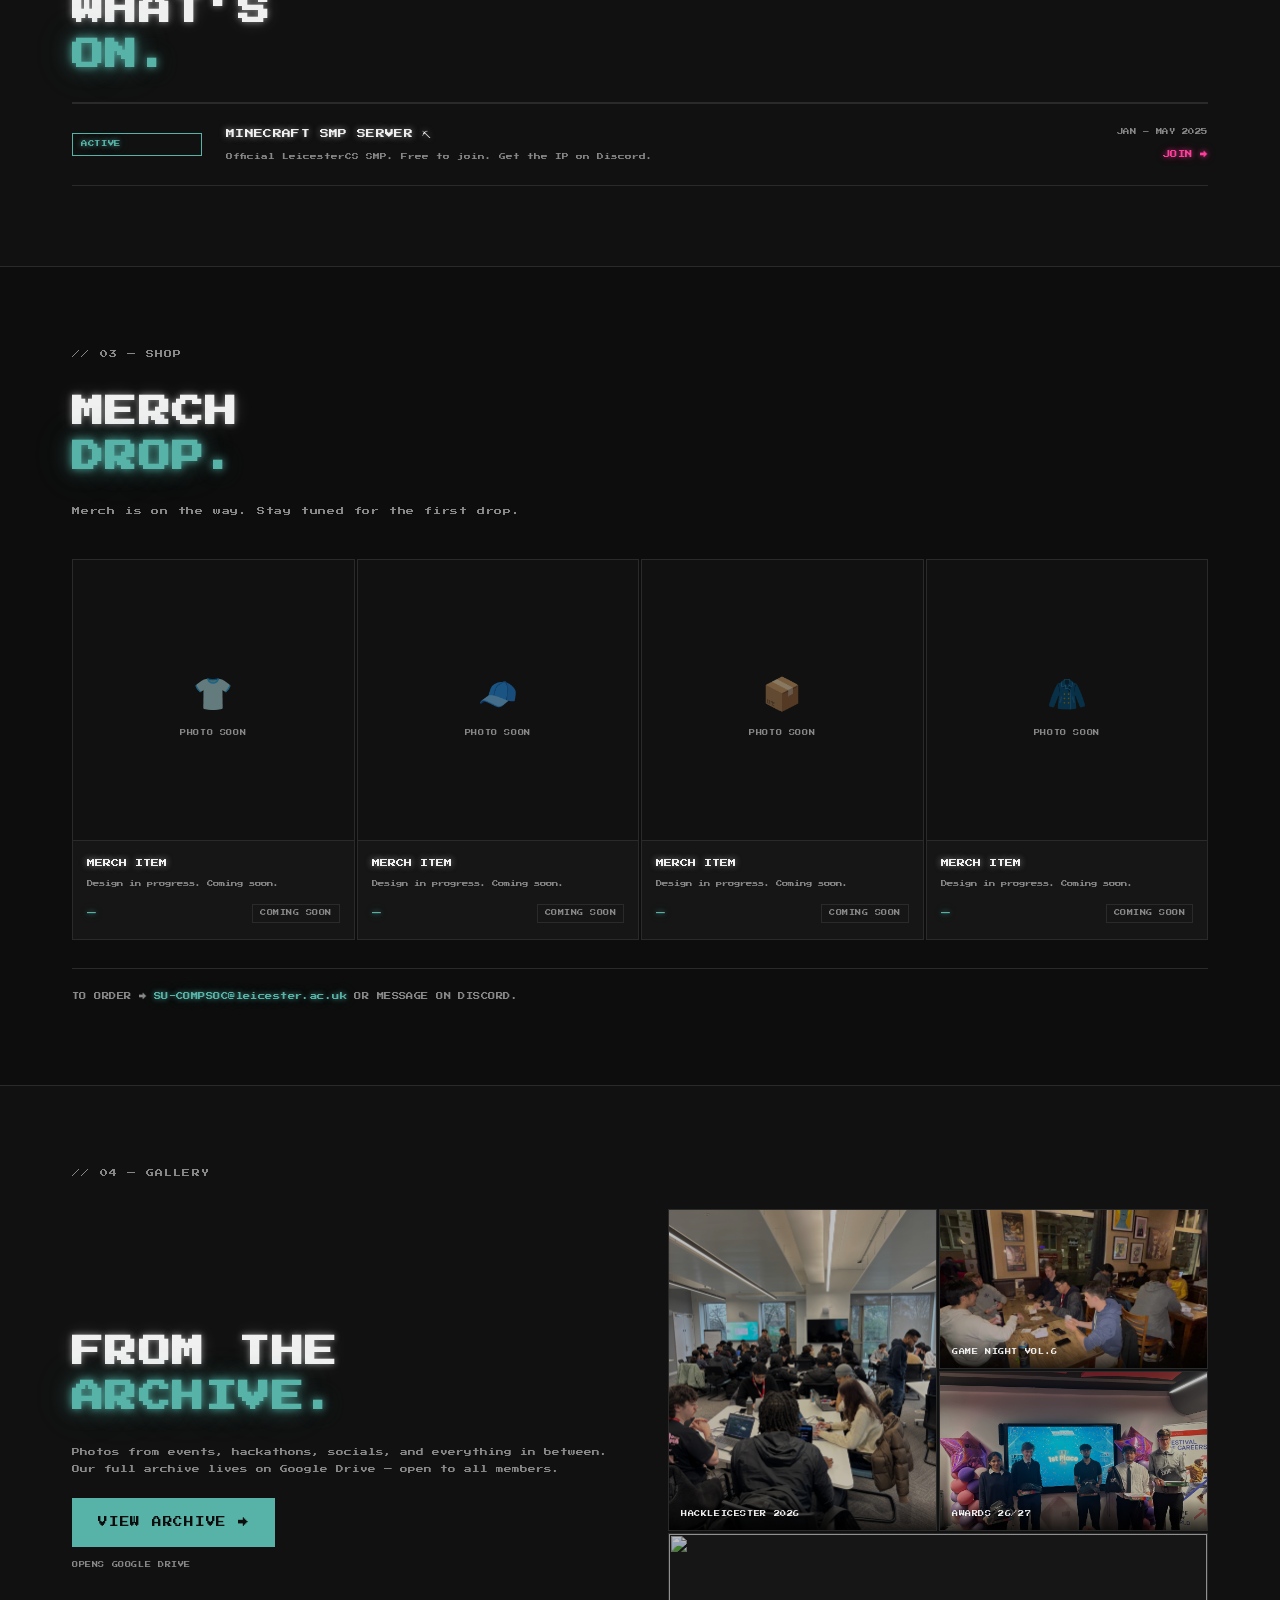
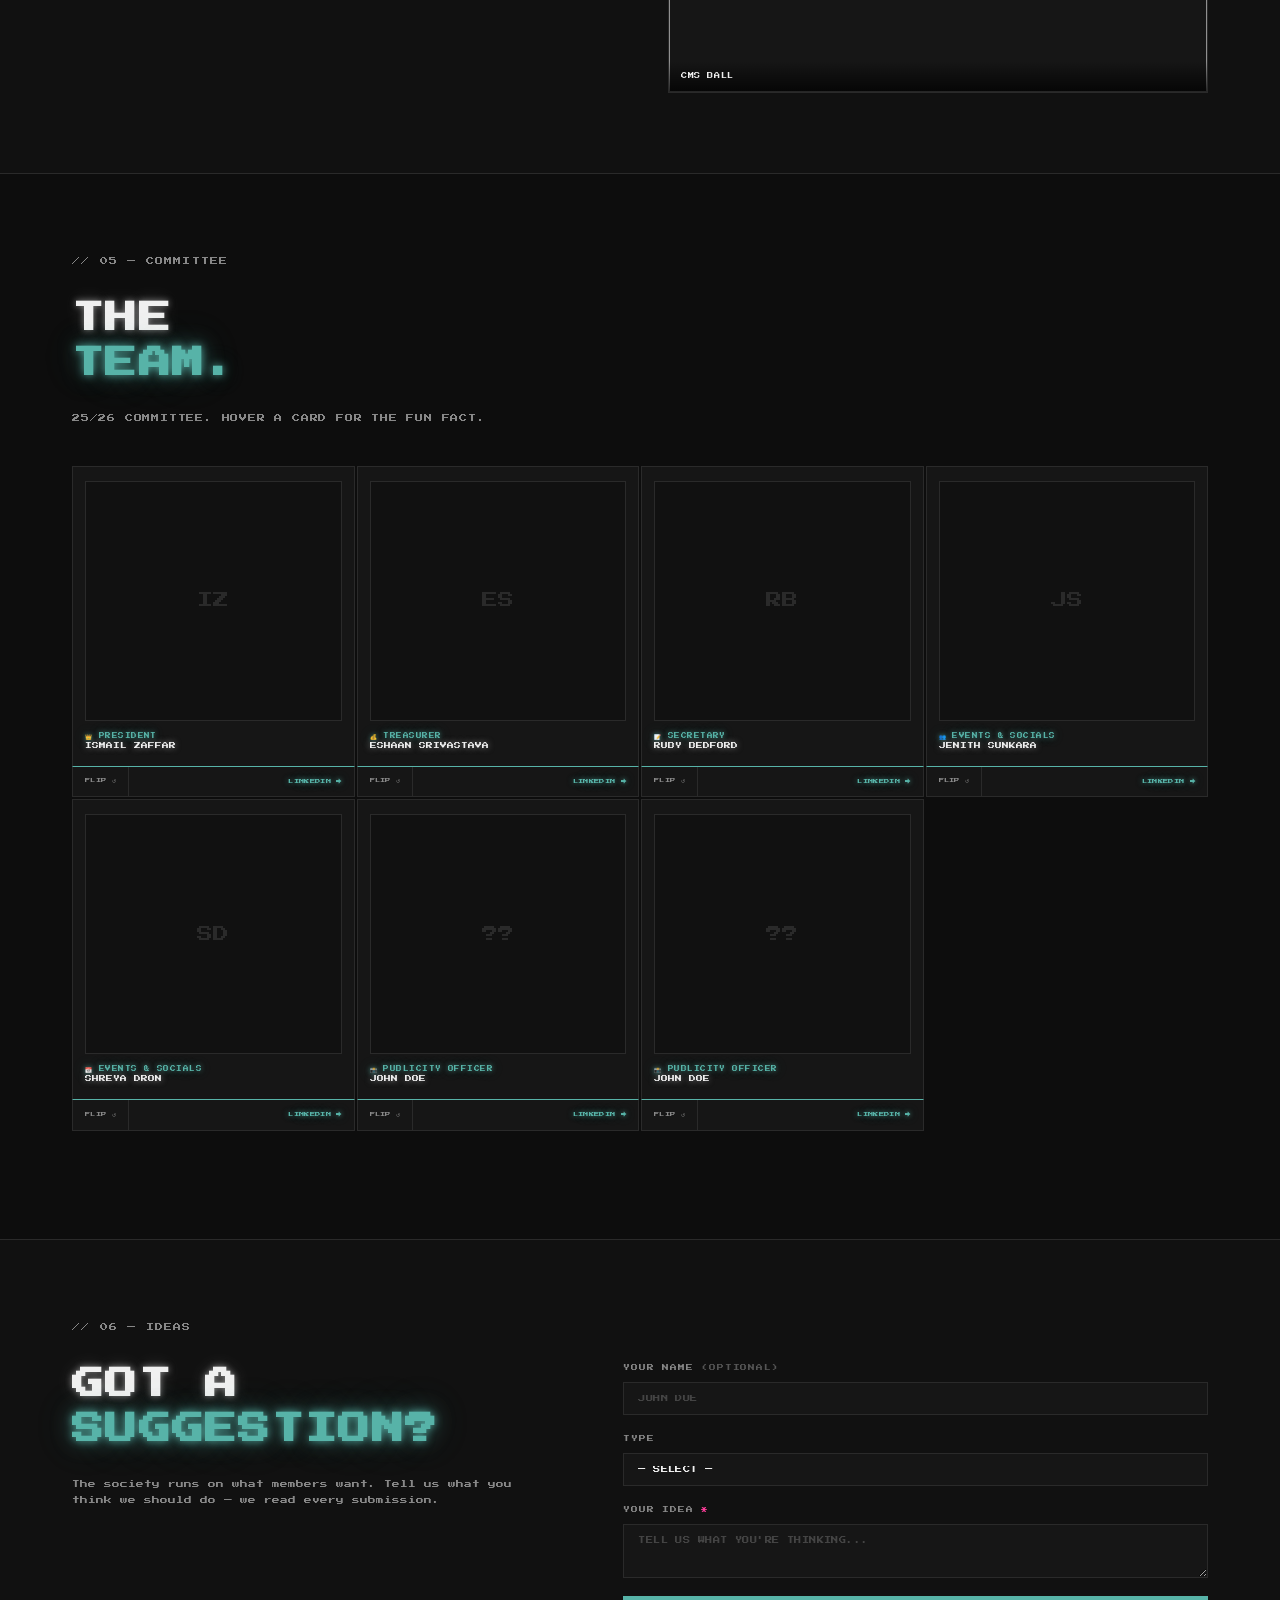
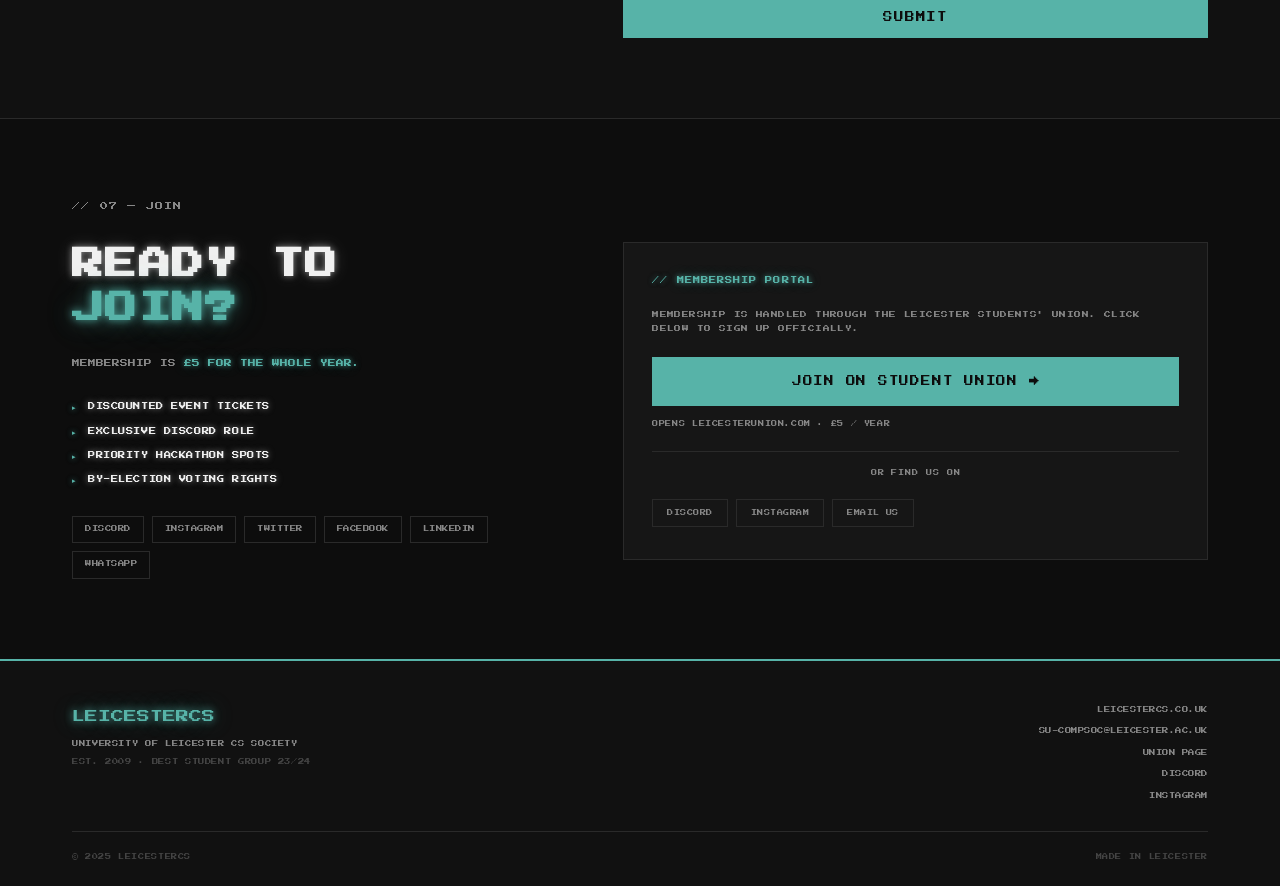
==== commit 085e56d4: "Update index.html" ====
--- a/index.html
+++ b/index.html
@@ -226,7 +226,7 @@
         <div class="gallery-mosaic">
           <div class="gm-tile tall">
             <img src="img/hackathon.jpg" class="gm-icon">
-            <span class="gm-label">HACKLEICESTER 2024</span>
+            <span class="gm-label">HACKLEICESTER 2026</span>
           </div>
           <div class="gm-tile">
             <img src="img/game_night.jpg" class="gm-icon">
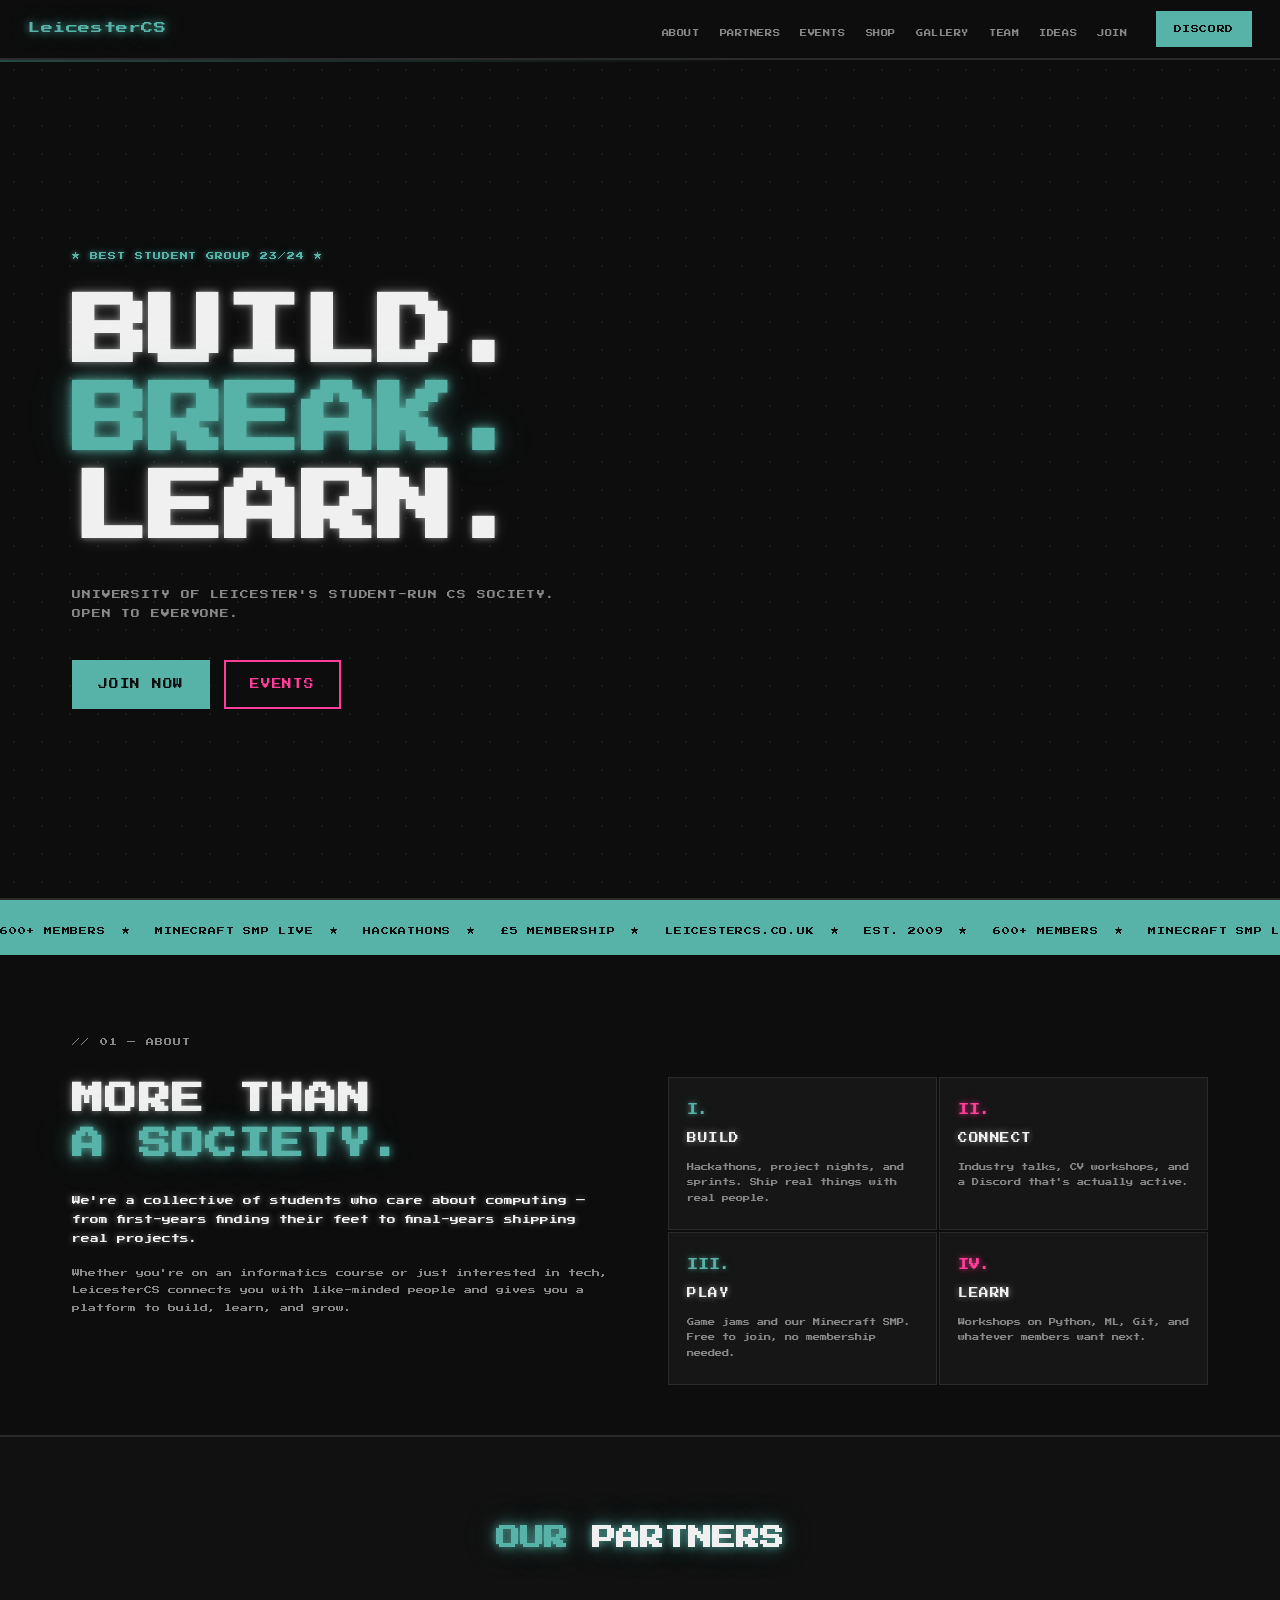
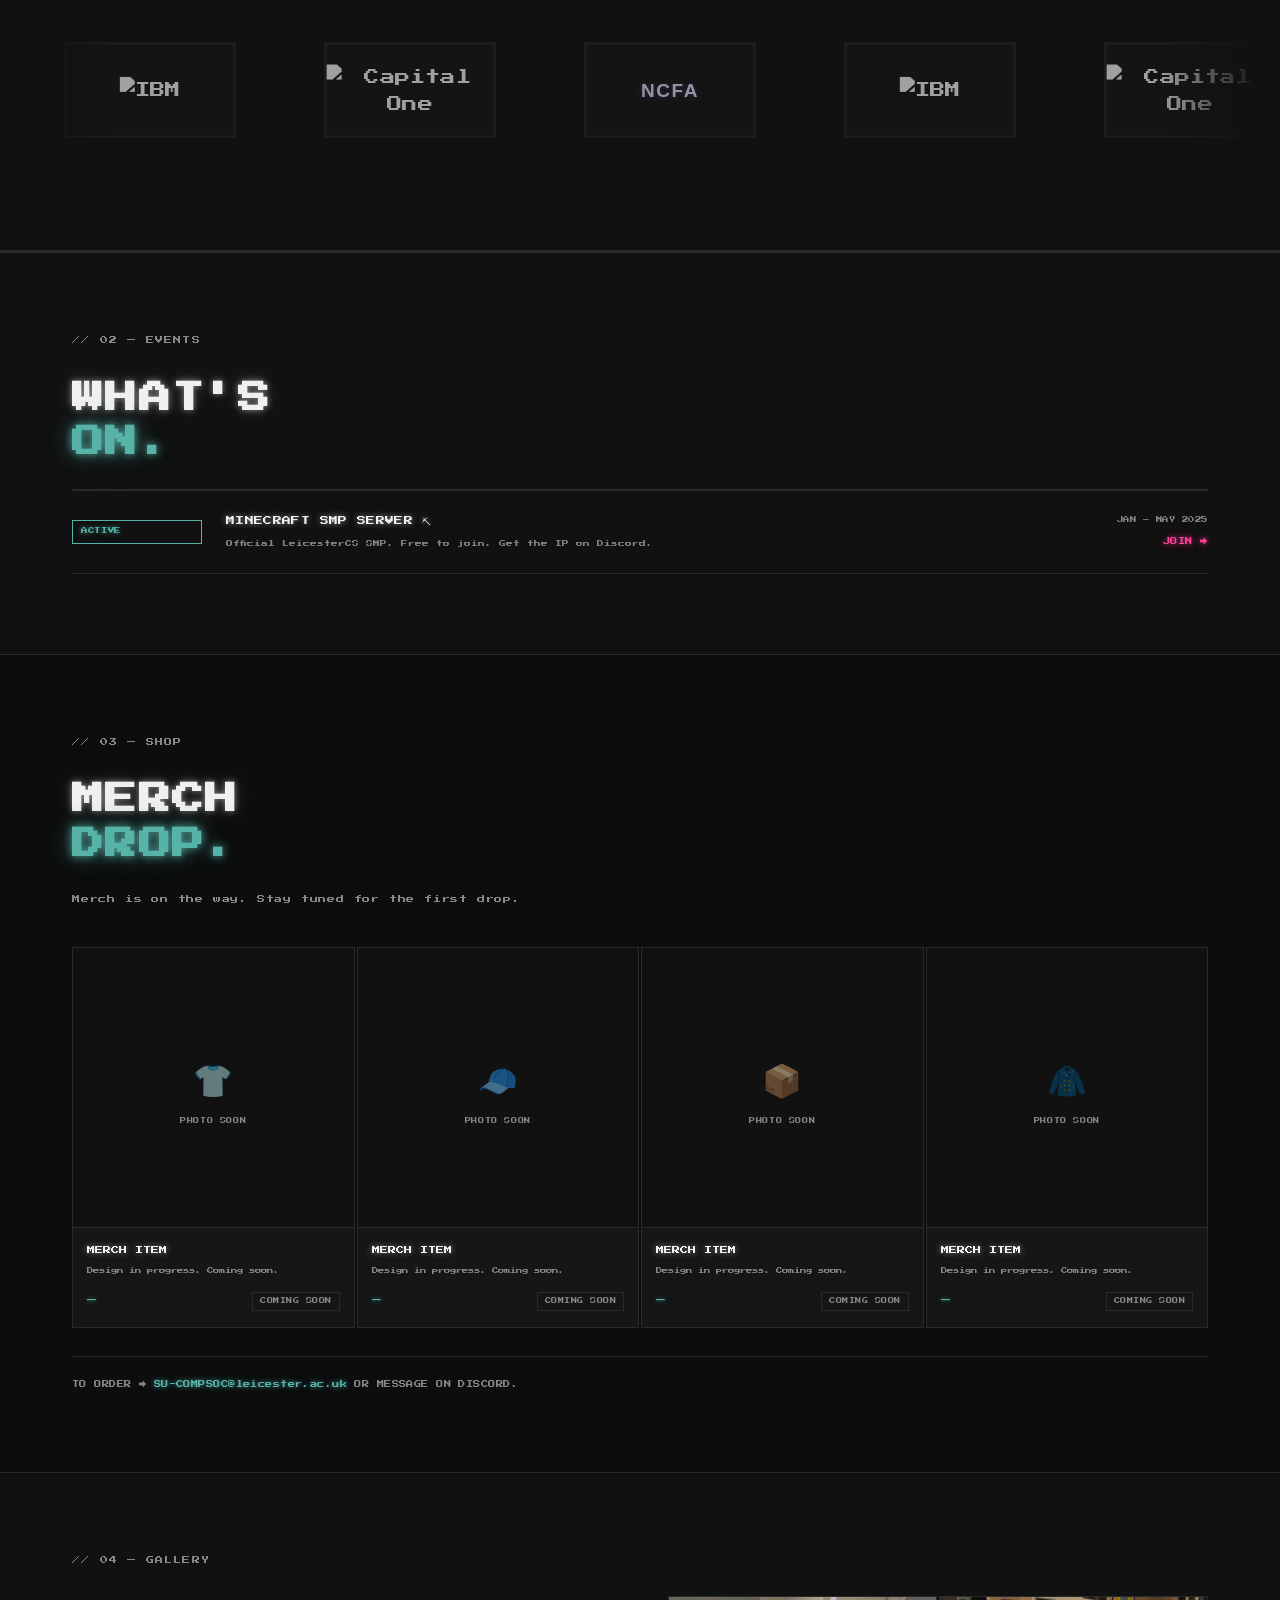
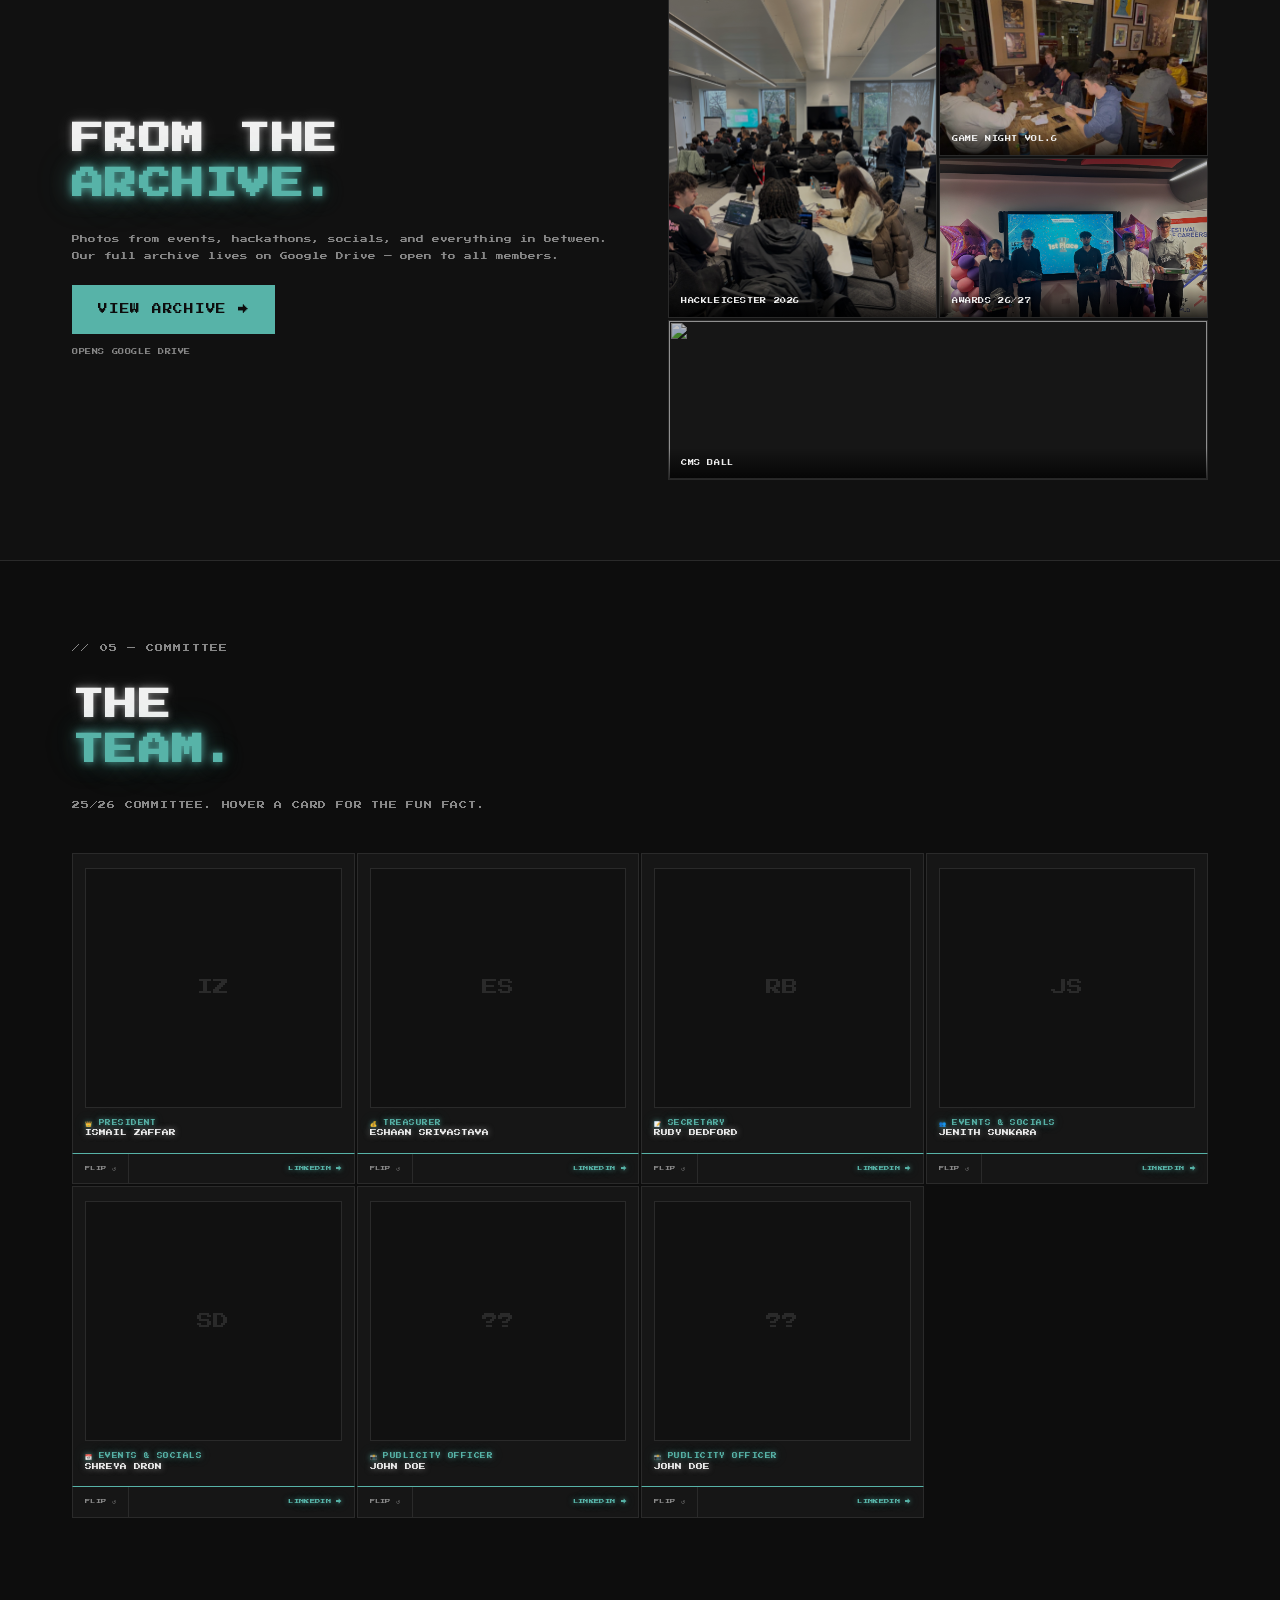
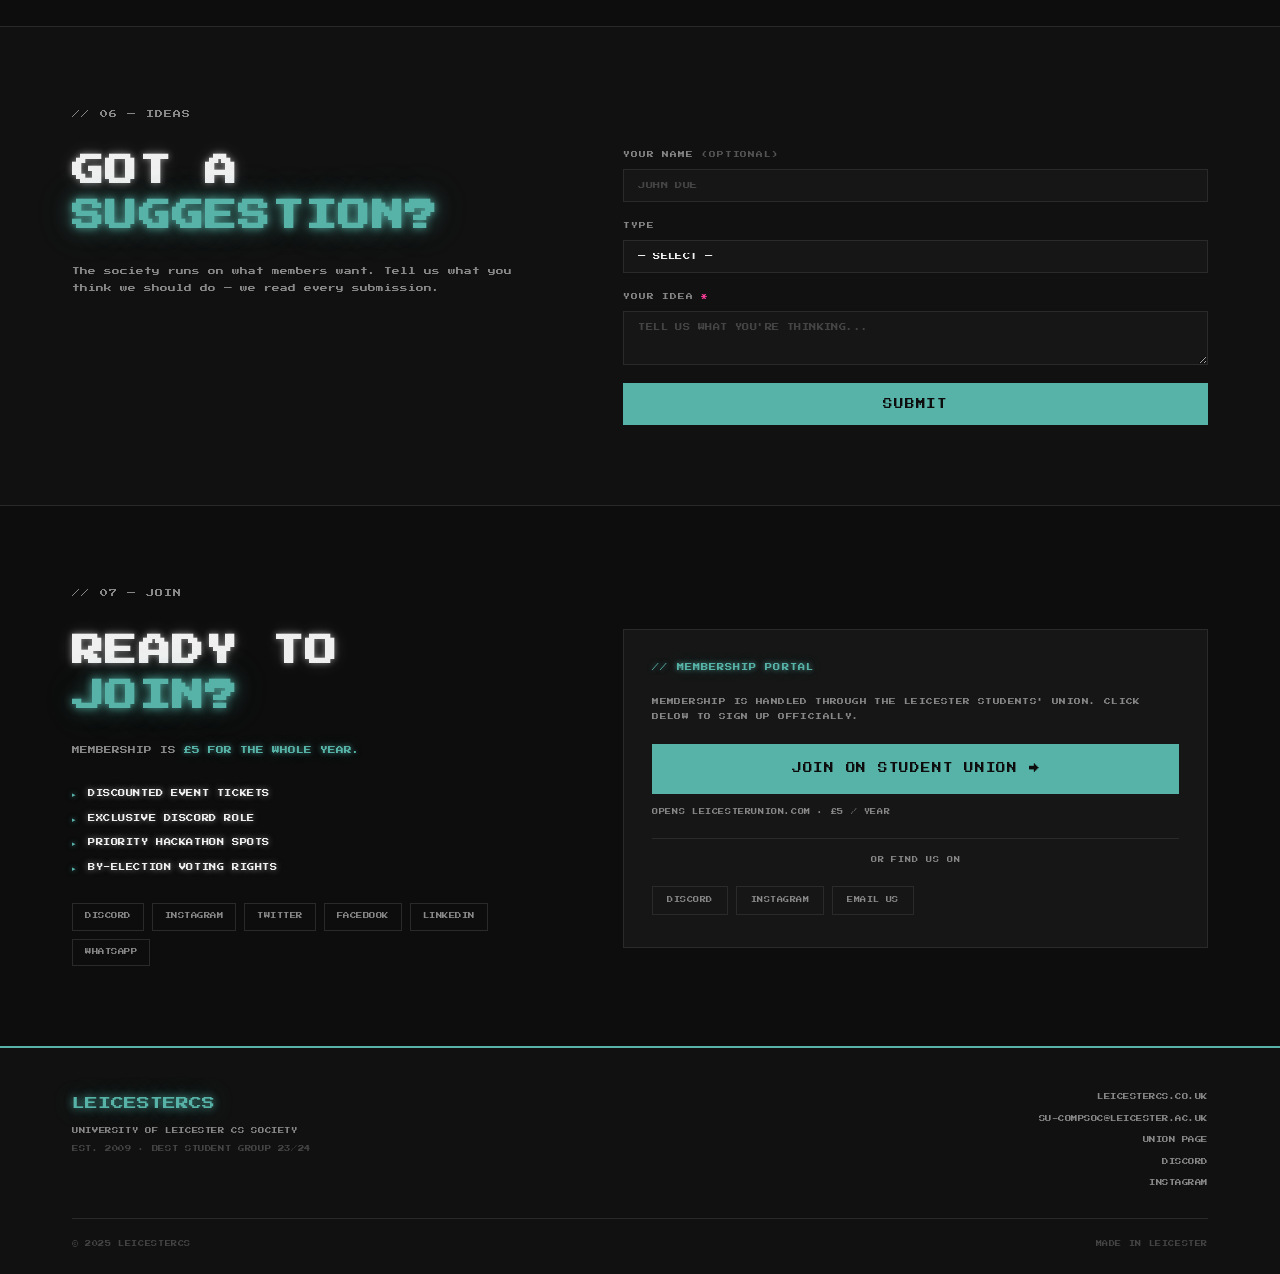
==== commit 2f26d744: "Added our partners section" ====
--- a/index.html
+++ b/index.html
@@ -17,6 +17,7 @@
       <a href="#hero" class="nav-logo">LeicesterCS</a>
       <ul class="nav-links">
         <li><a href="#about">ABOUT</a></li>
+        <li><a href="#partners">PARTNERS</a></li>
         <li><a href="#events">EVENTS</a></li>
         <li><a href="#shop">SHOP</a></li>
         <li><a href="#gallery">GALLERY</a></li>
@@ -34,6 +35,7 @@
   <!-- MOBILE MENU -->
   <div class="mobile-menu" id="mobileMenu">
     <a href="#about" class="mm-link">ABOUT</a>
+    <a href="#partners" class="mm-link">PARTNERS</a>
     <a href="#events" class="mm-link">EVENTS</a>
     <a href="#shop" class="mm-link">SHOP</a>
     <a href="#gallery" class="mm-link">GALLERY</a>
@@ -114,6 +116,22 @@
     </div>
   </section>
 
+  <!--OUR PARTNERS-->
+  <section id="partners" class="section">
+  <h2 class="section-title">
+    <span class="teal">OUR</span> PARTNERS
+  </h2>
+
+  <div class="partners-marquee">
+    <div class="marquee-track">
+      <div class="partner"><img src="https://upload.wikimedia.org/wikipedia/commons/5/51/IBM_logo.svg" alt="IBM"></div>
+      <div class="partner"><img src="https://upload.wikimedia.org/wikipedia/commons/9/98/Capital_One_logo.svg" alt="Capital One"></div>
+      <div class="partner ncfa">
+  <span class="ncfa-logo">NCFA</span>
+</div>
+    </div>
+  </div>
+</section>
   <!-- EVENTS -->
   <section id="events" class="section section-alt">
     <div class="container">
@@ -447,6 +465,7 @@
     </div>
   </section>
 
+
   <!-- JOIN -->
   <section id="join" class="section">
     <div class="container">
--- a/style.css
+++ b/style.css
@@ -718,6 +718,134 @@
 .ok-title { font-size: 0.7rem; color: var(--teal); margin-bottom: 12px; text-shadow: var(--glow-t); }
 .ok-body  { font-size: 0.45rem; color: var(--grey); line-height: 2.2; letter-spacing: 0.08em; }
 
+/* === PARTNERS === */
+#partners {
+  padding: 80px 20px;
+  background: var(--bg-alt);
+  border-top: 2px solid var(--border);
+  border-bottom: 2px solid var(--border);
+  text-align: center;
+  margin-top: -30px;
+  scroll-margin-top: 100px;
+}
+
+#partners .section-title {
+  margin-bottom: 50px;
+  text-shadow: var(--glow-t);
+}
+
+/* === MARQUEE === */
+.partners-marquee {
+  overflow: hidden;
+  position: relative;
+  padding: 30px 0;
+}
+
+/* fade edges */
+.partners-marquee::before,
+.partners-marquee::after {
+  content: "";
+  position: absolute;
+  top: 0;
+  width: 100px;
+  height: 100%;
+  z-index: 2;
+}
+
+.partners-marquee::before {
+  left: 0;
+  background: linear-gradient(to right, var(--bg-alt), transparent);
+}
+
+.partners-marquee::after {
+  right: 0;
+  background: linear-gradient(to left, var(--bg-alt), transparent);
+}
+
+/* track */
+.marquee-track {
+  display: flex;
+  width: max-content;
+  animation: scrollMarquee 8s linear infinite;
+}
+
+/* cards */
+.partner {
+  flex: 0 0 auto;
+  width: 180px;
+  height: 100px;
+  margin: 0 40px;
+
+  display: flex;
+  align-items: center;
+  justify-content: center;
+
+  background: var(--bg-card);
+  border: 2px solid var(--border);
+
+  /* base state */
+  opacity: 0.6;
+  transform: scale(0.95);
+
+  transition: all 0.5s ease;
+}
+
+/* NCFA text logo */
+.ncfa-logo {
+  font-family: 'Inter', sans-serif;
+  font-weight: 700;
+  letter-spacing: 0.08em;
+  font-size: 20px;
+
+  color: #ececff; /* matches their --text */
+
+  /* subtle glow to match your site */
+  text-shadow: 0 0 8px rgba(139, 92, 246, 0.4);
+}
+
+/* logos */
+.partner img {
+  max-height: 55px;
+  max-width: 100%;
+  object-fit: contain;
+
+  /* clean monochrome */
+  filter: brightness(0) invert(1) grayscale(100%);
+  transition: all 0.5s ease;
+}
+
+/* hover */
+.partner:hover {
+  border-color: var(--teal);
+  transform: scale(1.1);
+  box-shadow: var(--glow-t);
+}
+
+.partner:hover img {
+  filter: none;
+}
+
+/* === SCROLL GLOW (CRISP VERSION) === */
+.partner.in-view {
+  opacity: 1;
+  transform: scale(1.05);
+  box-shadow: 0 0 10px rgba(0, 255, 200, 0.3);
+}
+
+.partner.in-view img {
+  filter: brightness(1.2); /* no blur */
+}
+
+/* animation */
+@keyframes scrollMarquee {
+  from {
+    transform: translateX(0);
+  }
+  to {
+    transform: translateX(-50%);
+  }
+}
+
 /* === JOIN === */
 .join-layout {
   display: grid;
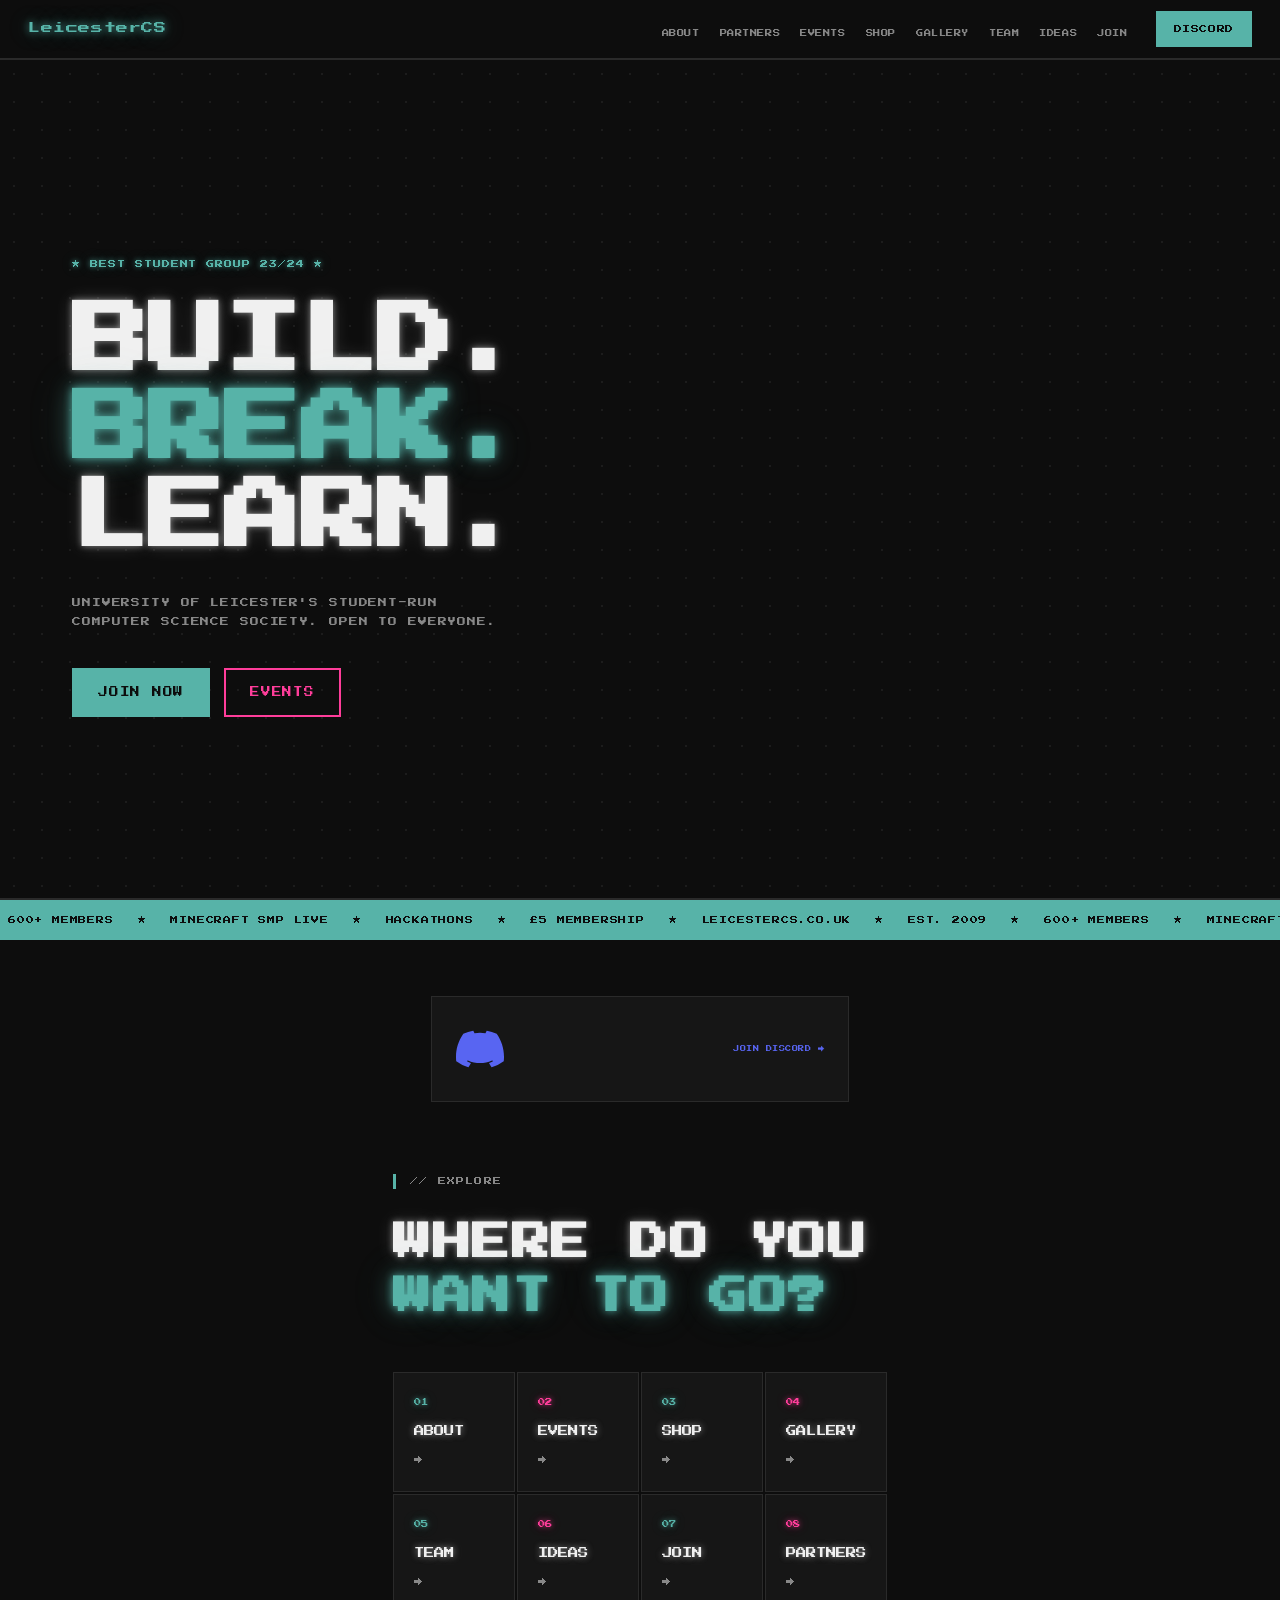
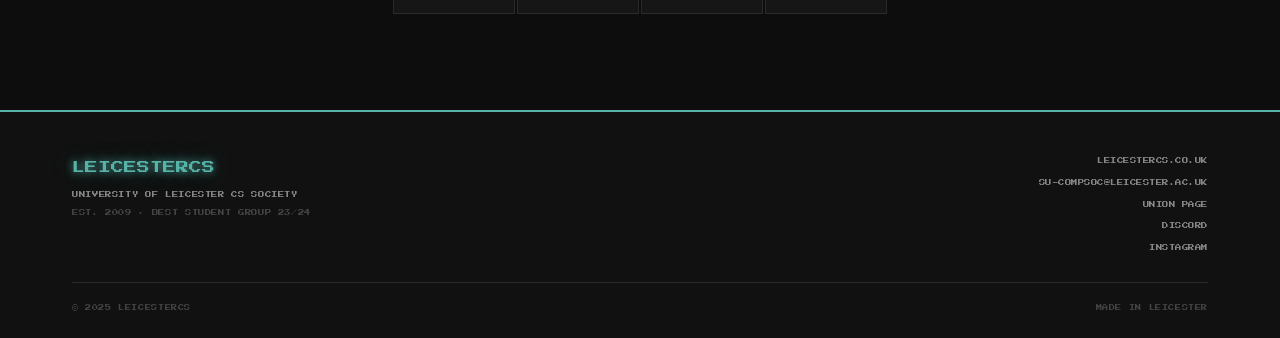
==== commit c7681b05: "new changes and made everything a different page" ====
--- a/index.html
+++ b/index.html
@@ -8,22 +8,42 @@
   <link rel="preconnect" href="https://fonts.gstatic.com" crossorigin />
   <link href="https://fonts.googleapis.com/css2?family=Press+Start+2P&display=swap" rel="stylesheet" />
   <link rel="stylesheet" href="style.css" />
+  <!-- Favicon -->
+  <link rel="icon" type="image/svg+xml" href="favicon.svg" />
+  <link rel="icon" type="image/x-icon" href="favicon.ico" />
+  <link rel="apple-touch-icon" sizes="192x192" href="favicon-192.png" />
+
+  <!-- Open Graph -->
+  <meta property="og:type"        content="website" />
+  <meta property="og:site_name"   content="LeicesterCS" />
+  <meta property="og:title"       content="LeicesterCS — University of Leicester Computer Science Society" />
+  <meta property="og:description" content="LeicesterCS is the University of Leicester's student-run Computer Science Society. Hackathons, workshops, socials, and more. Open to everyone." />
+  <meta property="og:url"         content="https://leicestercs.co.uk/" />
+  <meta property="og:image"       content="https://leicestercs.co.uk/favicon-192.png" />
+
+  <!-- Twitter Card -->
+  <meta name="twitter:card"        content="summary" />
+  <meta name="twitter:title"       content="LeicesterCS — University of Leicester Computer Science Society" />
+  <meta name="twitter:description" content="LeicesterCS is the University of Leicester's student-run Computer Science Society. Hackathons, workshops, socials, and more. Open to everyone." />
+  <meta name="twitter:image"       content="https://leicestercs.co.uk/favicon-192.png" />
+
+  <!-- Meta description -->
+  <meta name="description" content="LeicesterCS is the University of Leicester's student-run Computer Science Society. Hackathons, workshops, socials, and more. Open to everyone." />
 </head>
 <body>
 
-  <!-- NAV -->
   <nav id="navbar">
     <div class="nav-inner">
-      <a href="#hero" class="nav-logo">LeicesterCS</a>
+      <a href="index.html" class="nav-logo">LeicesterCS</a>
       <ul class="nav-links">
-        <li><a href="#about">ABOUT</a></li>
-        <li><a href="#partners">PARTNERS</a></li>
-        <li><a href="#events">EVENTS</a></li>
-        <li><a href="#shop">SHOP</a></li>
-        <li><a href="#gallery">GALLERY</a></li>
-        <li><a href="#team">TEAM</a></li>
-        <li><a href="#ideas">IDEAS</a></li>
-        <li><a href="#join">JOIN</a></li>
+        <li><a href="about.html">ABOUT</a></li>
+        <li><a href="partners.html">PARTNERS</a></li>
+        <li><a href="events.html">EVENTS</a></li>
+        <li><a href="shop.html">SHOP</a></li>
+        <li><a href="gallery.html">GALLERY</a></li>
+        <li><a href="team.html">TEAM</a></li>
+        <li><a href="ideas.html">IDEAS</a></li>
+        <li><a href="join.html">JOIN</a></li>
       </ul>
       <a href="https://discord.gg/VAg2SQfhEq" target="_blank" class="nav-cta">DISCORD</a>
       <button class="hamburger" id="hamburger" aria-label="Menu">
@@ -32,506 +52,140 @@
     </div>
   </nav>
 
-  <!-- MOBILE MENU -->
   <div class="mobile-menu" id="mobileMenu">
-    <a href="#about" class="mm-link">ABOUT</a>
-    <a href="#partners" class="mm-link">PARTNERS</a>
-    <a href="#events" class="mm-link">EVENTS</a>
-    <a href="#shop" class="mm-link">SHOP</a>
-    <a href="#gallery" class="mm-link">GALLERY</a>
-    <a href="#team" class="mm-link">TEAM</a>
-    <a href="#ideas" class="mm-link">IDEAS</a>
-    <a href="#join" class="mm-link">JOIN</a>
+    <a href="about.html"    class="mm-link">ABOUT</a>
+    <a href="partners.html" class="mm-link">PARTNERS</a>
+    <a href="events.html"   class="mm-link">EVENTS</a>
+    <a href="shop.html"     class="mm-link">SHOP</a>
+    <a href="gallery.html"  class="mm-link">GALLERY</a>
+    <a href="team.html"     class="mm-link">TEAM</a>
+    <a href="ideas.html"    class="mm-link">IDEAS</a>
+    <a href="join.html"     class="mm-link">JOIN</a>
   </div>
 
-  <!-- HERO -->
-  <section id="hero">
-    <div class="hero-inner">
-      <div class="hero-tag">★ BEST STUDENT GROUP 23/24 ★</div>
-      <h1 class="hero-title">
-        <span>BUILD.</span>
-        <span class="accent">BREAK.</span>
-        <span>LEARN.</span>
-      </h1>
-      <p class="hero-sub">UNIVERSITY OF LEICESTER'S STUDENT-RUN CS SOCIETY.<br/>OPEN TO EVERYONE.</p>
-      <div class="hero-actions">
-        <a href="#join" class="btn-primary">JOIN NOW</a>
-        <a href="#events" class="btn-secondary">EVENTS</a>
+  <div class="page-wrap">
+
+    <!-- HERO -->
+    <section id="hero">
+      <div class="pixel-grid" aria-hidden="true"></div>
+      <div class="hero-inner">
+        <div class="hero-tag">★ BEST STUDENT GROUP 23/24 ★</div>
+        <h1 class="hero-title">
+          <span>BUILD.</span>
+          <span class="accent">BREAK.</span>
+          <span>LEARN.</span>
+        </h1>
+        <p class="hero-sub">UNIVERSITY OF LEICESTER'S STUDENT-RUN<br/>COMPUTER SCIENCE SOCIETY. OPEN TO EVERYONE.</p>
+        <div class="hero-actions">
+          <a href="join.html"   class="btn-primary">JOIN NOW</a>
+          <a href="events.html" class="btn-secondary">EVENTS</a>
+        </div>
+      </div>
+    </section>
+
+    <!-- TICKER -->
+    <div class="ticker-bar">
+      <div class="ticker-track">
+        <span>600+ MEMBERS</span><span class="ts">★</span>
+        <span>MINECRAFT SMP LIVE</span><span class="ts">★</span>
+        <span>HACKATHONS</span><span class="ts">★</span>
+        <span>£5 MEMBERSHIP</span><span class="ts">★</span>
+        <span>LEICESTERCS.CO.UK</span><span class="ts">★</span>
+        <span>EST. 2009</span><span class="ts">★</span>
+        <span>600+ MEMBERS</span><span class="ts">★</span>
+        <span>MINECRAFT SMP LIVE</span><span class="ts">★</span>
+        <span>HACKATHONS</span><span class="ts">★</span>
+        <span>£5 MEMBERSHIP</span><span class="ts">★</span>
+        <span>LEICESTERCS.CO.UK</span><span class="ts">★</span>
+        <span>EST. 2009</span><span class="ts">★</span>
       </div>
     </div>
-    <div class="pixel-grid" aria-hidden="true"></div>
-  </section>
 
-  <!-- TICKER -->
-  <div class="ticker-bar">
-    <div class="ticker-track">
-      <span>600+ MEMBERS</span><span class="ts">★</span>
-      <span>MINECRAFT SMP LIVE</span><span class="ts">★</span>
-      <span>HACKATHONS</span><span class="ts">★</span>
-      <span>£5 MEMBERSHIP</span><span class="ts">★</span>
-      <span>LEICESTERCS.CO.UK</span><span class="ts">★</span>
-      <span>EST. 2009</span><span class="ts">★</span>
-      <span>600+ MEMBERS</span><span class="ts">★</span>
-      <span>MINECRAFT SMP LIVE</span><span class="ts">★</span>
-      <span>HACKATHONS</span><span class="ts">★</span>
-      <span>£5 MEMBERSHIP</span><span class="ts">★</span>
-      <span>LEICESTERCS.CO.UK</span><span class="ts">★</span>
-      <span>EST. 2009</span><span class="ts">★</span>
-    </div>
-  </div>
-
-  <!-- ABOUT -->
-  <section id="about" class="section">
-    <div class="container">
-      <div class="sec-label">// 01 — ABOUT</div>
-      <div class="about-grid">
-        <div class="about-left">
-          <h2 class="sec-title">MORE THAN<br/><span class="accent">A SOCIETY.</span></h2>
-          <p class="about-lead">We're a collective of students who care about computing — from first-years finding their feet to final-years shipping real projects.</p>
-          <p class="about-body">Whether you're on an informatics course or just interested in tech, LeicesterCS connects you with like-minded people and gives you a platform to build, learn, and grow.</p>
+    <!-- DISCORD WIDGET -->
+    <div class="container" style="padding-top:56px;">
+      <a href="https://discord.gg/VAg2SQfhEq" target="_blank" class="discord-widget" id="discord-widget">
+        <div class="dw-icon">
+          <svg viewBox="0 0 24 24" fill="none" xmlns="http://www.w3.org/2000/svg">
+            <path d="M20.317 4.37a19.791 19.791 0 0 0-4.885-1.515.074.074 0 0 0-.079.037c-.21.375-.444.864-.608 1.25a18.27 18.27 0 0 0-5.487 0 12.64 12.64 0 0 0-.617-1.25.077.077 0 0 0-.079-.037A19.736 19.736 0 0 0 3.677 4.37a.07.07 0 0 0-.032.027C.533 9.046-.32 13.58.099 18.057a.082.082 0 0 0 .031.057 19.9 19.9 0 0 0 5.993 3.03.078.078 0 0 0 .084-.028c.462-.63.874-1.295 1.226-1.994a.076.076 0 0 0-.041-.106 13.107 13.107 0 0 1-1.872-.892.077.077 0 0 1-.008-.128 10.2 10.2 0 0 0 .372-.292.074.074 0 0 1 .077-.01c3.928 1.793 8.18 1.793 12.062 0a.074.074 0 0 1 .078.01c.12.098.246.198.373.292a.077.077 0 0 1-.006.127 12.299 12.299 0 0 1-1.873.892.077.077 0 0 0-.041.107c.36.698.772 1.362 1.225 1.993a.076.076 0 0 0 .084.028 19.839 19.839 0 0 0 6.002-3.03.077.077 0 0 0 .032-.054c.5-5.177-.838-9.674-3.549-13.66a.061.061 0 0 0-.031-.03z" fill="#5865F2"/>
+          </svg>
         </div>
-        <div class="pillars">
-          <div class="pillar">
-            <div class="pillar-num teal">I.</div>
-            <div class="pillar-title">BUILD</div>
-            <p>Hackathons, project nights, and sprints. Ship real things with real people.</p>
-          </div>
-          <div class="pillar">
-            <div class="pillar-num pink">II.</div>
-            <div class="pillar-title">CONNECT</div>
-            <p>Industry talks, CV workshops, and a Discord that's actually active.</p>
-          </div>
-          <div class="pillar">
-            <div class="pillar-num teal">III.</div>
-            <div class="pillar-title">PLAY</div>
-            <p>Game jams and our Minecraft SMP. Free to join, no membership needed.</p>
-          </div>
-          <div class="pillar">
-            <div class="pillar-num pink">IV.</div>
-            <div class="pillar-title">LEARN</div>
-            <p>Workshops on Python, ML, Git, and whatever members want next.</p>
-          </div>
-        </div>
-      </div>
-    </div>
-  </section>
-
-  <!--OUR PARTNERS-->
-  <section id="partners" class="section">
-  <h2 class="section-title">
-    <span class="teal">OUR</span> PARTNERS
-  </h2>
-
-  <div class="partners-marquee">
-    <div class="marquee-track">
-      <div class="partner"><img src="https://upload.wikimedia.org/wikipedia/commons/5/51/IBM_logo.svg" alt="IBM"></div>
-      <div class="partner"><img src="https://upload.wikimedia.org/wikipedia/commons/9/98/Capital_One_logo.svg" alt="Capital One"></div>
-      <div class="partner ncfa">
-  <span class="ncfa-logo">NCFA</span>
-</div>
-    </div>
-  </div>
-</section>
-  <!-- EVENTS -->
-  <section id="events" class="section section-alt">
-    <div class="container">
-      <div class="sec-label">// 02 — EVENTS</div>
-      <h2 class="sec-title">WHAT'S<br/><span class="accent">ON.</span></h2>
-      <div class="events-list">
-
-        <div class="event-row">
-          <span class="ev-tag live">ACTIVE</span>
-          <div class="ev-body">
-            <div class="ev-name">MINECRAFT SMP SERVER ⛏</div>
-            <div class="ev-desc">Official LeicesterCS SMP. Free to join. Get the IP on Discord.</div>
-          </div>
-          <div class="ev-right">
-            <span class="ev-date">JAN – MAY 2025</span>
-            <a href="https://discord.gg/VAg2SQfhEq" target="_blank" class="ev-link">JOIN →</a>
-          </div>
-        </div>
-
-      </div>
-    </div>
-  </section>
-
-  <!-- SHOP -->
-<section id="shop" class="section">
-  <div class="container">
-    <div class="sec-label">// 03 — SHOP</div>
-    <h2 class="sec-title">MERCH<br/><span class="accent">DROP.</span></h2>
-    <p class="sec-sub">Merch is on the way. Stay tuned for the first drop.</p>
-    <div class="shop-grid">
-
-      <div class="shop-card">
-        <div class="shop-img">
-          <span class="shop-ph-icon">👕</span>
-          <span class="shop-ph-txt">PHOTO SOON</span>
-        </div>
-        <div class="shop-info">
-          <div class="shop-name">MERCH ITEM</div>
-          <div class="shop-desc">Design in progress. Coming soon.</div>
-          <div class="shop-foot">
-            <span class="shop-price">—</span>
-            <span class="badge-soon">COMING SOON</span>
-          </div>
-        </div>
-      </div>
-
-      <div class="shop-card">
-        <div class="shop-img">
-          <span class="shop-ph-icon">🧢</span>
-          <span class="shop-ph-txt">PHOTO SOON</span>
-        </div>
-        <div class="shop-info">
-          <div class="shop-name">MERCH ITEM</div>
-          <div class="shop-desc">Design in progress. Coming soon.</div>
-          <div class="shop-foot">
-            <span class="shop-price">—</span>
-            <span class="badge-soon">COMING SOON</span>
-          </div>
-        </div>
-      </div>
-
-      <div class="shop-card">
-        <div class="shop-img">
-          <span class="shop-ph-icon">📦</span>
-          <span class="shop-ph-txt">PHOTO SOON</span>
-        </div>
-        <div class="shop-info">
-          <div class="shop-name">MERCH ITEM</div>
-          <div class="shop-desc">Design in progress. Coming soon.</div>
-          <div class="shop-foot">
-            <span class="shop-price">—</span>
-            <span class="badge-soon">COMING SOON</span>
-          </div>
-        </div>
-      </div>
-
-      <div class="shop-card">
-        <div class="shop-img">
-          <span class="shop-ph-icon">🧥</span>
-          <span class="shop-ph-txt">PHOTO SOON</span>
-        </div>
-        <div class="shop-info">
-          <div class="shop-name">MERCH ITEM</div>
-          <div class="shop-desc">Design in progress. Coming soon.</div>
-          <div class="shop-foot">
-            <span class="shop-price">—</span>
-            <span class="badge-soon">COMING SOON</span>
-          </div>
-        </div>
-      </div>
-
-    </div>
-    <p class="shop-note">
-      TO ORDER → <a href="mailto:SU-COMPSOC@leicester.ac.uk">SU-COMPSOC@leicester.ac.uk</a> OR MESSAGE ON DISCORD.
-    </p>
-  </div>
-</section>
-
-  <!-- GALLERY -->
-  <section id="gallery" class="section section-alt">
-    <div class="container">
-      <div class="sec-label">// 04 — GALLERY</div>
-      <div class="gallery-layout">
-        <div class="gallery-left">
-          <h2 class="sec-title">FROM THE<br/><span class="accent">ARCHIVE.</span></h2>
-          <p class="gallery-body">Photos from events, hackathons, socials, and everything in between. Our full archive lives on Google Drive — open to all members.</p>
-          <a href="https://drive.google.com/drive/folders/1PfBJpjqMhopY3eLccWvyp6FyIhYAvKEC" target="_blank" class="btn-primary">VIEW ARCHIVE →</a>
-          <p class="gallery-note">OPENS GOOGLE DRIVE</p>
-        </div>
-        <div class="gallery-mosaic">
-          <div class="gm-tile tall">
-            <img src="img/hackathon.jpg" class="gm-icon">
-            <span class="gm-label">HACKLEICESTER 2026</span>
-          </div>
-          <div class="gm-tile">
-            <img src="img/game_night.jpg" class="gm-icon">
-            <span class="gm-label">GAME NIGHT VOL.6</span>
-          </div>
-          <div class="gm-tile">
-            <img src="img/award_night.JPG" class="gm-icon">
-            <span class="gm-label">AWARDS 26/27</span>
-          </div>
-          <div class="gm-tile wide">
-            <img src="img/social.jpg" class="gm-icon">
-            <span class="gm-label">CMS BALL</span>
-          </div>
-        </div>
-      </div>
-    </div>
-  </section>
-
-  <!-- TEAM -->
-  <section id="team" class="section">
-    <div class="container">
-      <div class="sec-label">// 05 — COMMITTEE</div>
-      <h2 class="sec-title">THE<br/><span class="accent">TEAM.</span></h2>
-      <p class="sec-sub">25/26 COMMITTEE. HOVER A CARD FOR THE FUN FACT.</p>
-      <div class="team-grid">
-
-        <!-- ISMAIL -->
-        <div class="team-card-wrap">
-          <div class="team-card" id="card-ismail">
-            <div class="tc-front">
-              <div class="tc-photo"><div class="tc-ph-init">IZ</div></div>
-              <div class="tc-role">👑 PRESIDENT</div>
-              <div class="tc-name">ISMAIL ZAFFAR</div>
+        <div class="dw-info">
+          <div class="dw-name" id="dw-name">LEICESTERCS</div>
+          <div class="dw-stats">
+            <div class="dw-stat">
+              <div class="dw-dot online"></div>
+              <span id="dw-online">—</span>&nbsp;ONLINE
             </div>
-            <div class="tc-back">
-              <div class="tc-back-role">👑 PRESIDENT</div>
-              <div class="tc-back-name">ISMAIL ZAFFAR</div>
-              <div class="tc-fact-lbl">FUN FACT</div>
-              <p class="tc-fact">fun fact here</p>
-            </div>
-          </div>
-          <div class="tc-footer">
-            <button class="tc-flip-btn" data-card="card-ismail">FLIP ↺</button>
-            <a href="https://www.linkedin.com/in/ismailzaffar/" target="_blank" class="tc-li">LINKEDIN →</a>
-          </div>
-        </div>
-
-        <!-- ESHAAN -->
-        <div class="team-card-wrap">
-          <div class="team-card" id="card-eshaan">
-            <div class="tc-front">
-              <div class="tc-photo"><div class="tc-ph-init">ES</div></div>
-              <div class="tc-role">💰 TREASURER</div>
-              <div class="tc-name">ESHAAN SRIVASTAVA</div>
-            </div>
-            <div class="tc-back">
-              <div class="tc-back-role">💰 TREASURER</div>
-              <div class="tc-back-name">ESHAAN SRIVASTAVA</div>
-              <div class="tc-fact-lbl">FUN FACT</div>
-              <p class="tc-fact">fun fact here</p>
-            </div>
-          </div>
-          <div class="tc-footer">
-            <button class="tc-flip-btn" data-card="card-eshaan">FLIP ↺</button>
-            <a href="https://www.linkedin.com/in/eshaan-srivastava-4a5711382/" target="_blank" class="tc-li">LINKEDIN →</a>
-          </div>
-        </div>
-
-        <!-- RUBY -->
-        <div class="team-card-wrap">
-          <div class="team-card" id="card-ruby">
-            <div class="tc-front">
-              <div class="tc-photo"><div class="tc-ph-init">RB</div></div>
-              <div class="tc-role">📝 SECRETARY</div>
-              <div class="tc-name">RUBY BEDFORD</div>
-            </div>
-            <div class="tc-back">
-              <div class="tc-back-role">📝 SECRETARY</div>
-              <div class="tc-back-name">RUBY BEDFORD</div>
-              <div class="tc-fact-lbl">FUN FACT</div>
-              <p class="tc-fact">fun fact here</p>
-            </div>
-          </div>
-          <div class="tc-footer">
-            <button class="tc-flip-btn" data-card="card-ruby">FLIP ↺</button>
-            <a href="https://www.linkedin.com/in/ruby-bedford-29752a31b/" target="_blank" class="tc-li">LINKEDIN →</a>
-          </div>
-        </div>
-
-        <!-- JENITH -->
-        <div class="team-card-wrap">
-          <div class="team-card" id="card-jenith">
-            <div class="tc-front">
-              <div class="tc-photo"><div class="tc-ph-init">JS</div></div>
-              <div class="tc-role">👥 EVENTS & SOCIALS</div>
-              <div class="tc-name">JENITH SUNKARA</div>
-            </div>
-            <div class="tc-back">
-              <div class="tc-back-role">👥 EVENTS & SOCIALS</div>
-              <div class="tc-back-name">JENITH SUNKARA</div>
-              <div class="tc-fact-lbl">FUN FACT</div>
-              <p class="tc-fact">fun fact here</p>
-            </div>
-          </div>
-          <div class="tc-footer">
-            <button class="tc-flip-btn" data-card="card-jenith">FLIP ↺</button>
-            <a href="https://www.linkedin.com/in/jenith-s/" target="_blank" class="tc-li">LINKEDIN →</a>
-          </div>
-        </div>
-
-        <!-- SHREYA -->
-        <div class="team-card-wrap">
-          <div class="team-card" id="card-shreya">
-            <div class="tc-front">
-              <div class="tc-photo"><div class="tc-ph-init">SD</div></div>
-              <div class="tc-role">📆 EVENTS & SOCIALS</div>
-              <div class="tc-name">SHREYA DRON</div>
-            </div>
-            <div class="tc-back">
-              <div class="tc-back-role">📆 EVENTS & SOCIALS</div>
-              <div class="tc-back-name">SHREYA DRON</div>
-              <div class="tc-fact-lbl">FUN FACT</div>
-              <p class="tc-fact">fun fact here</p>
-            </div>
-          </div>
-          <div class="tc-footer">
-            <button class="tc-flip-btn" data-card="card-shreya">FLIP ↺</button>
-            <a href="https://www.linkedin.com/in/shreya-dron-596518252/" target="_blank" class="tc-li">LINKEDIN →</a>
-          </div>
-        </div>
-
-        <!-- PUBLICITY 1 -->
-        <div class="team-card-wrap">
-          <div class="team-card" id="card-pub1">
-            <div class="tc-front">
-              <div class="tc-photo"><div class="tc-ph-init">??</div></div>
-              <div class="tc-role">📸 PUBLICITY OFFICER</div>
-              <div class="tc-name">JOHN DOE</div>
-            </div>
-            <div class="tc-back">
-              <div class="tc-back-role">📸 PUBLICITY OFFICER</div>
-              <div class="tc-back-name">JOHN DOE</div>
-              <div class="tc-fact-lbl">FUN FACT</div>
-              <p class="tc-fact">fun fact here</p>
-            </div>
-          </div>
-          <div class="tc-footer">
-            <button class="tc-flip-btn" data-card="card-pub1">FLIP ↺</button>
-            <a href="#" class="tc-li">LINKEDIN →</a>
-          </div>
-        </div>
-
-        <!-- PUBLICITY 2 -->
-        <div class="team-card-wrap">
-          <div class="team-card" id="card-pub2">
-            <div class="tc-front">
-              <div class="tc-photo"><div class="tc-ph-init">??</div></div>
-              <div class="tc-role">📸 PUBLICITY OFFICER</div>
-              <div class="tc-name">JOHN DOE</div>
-            </div>
-            <div class="tc-back">
-              <div class="tc-back-role">📸 PUBLICITY OFFICER</div>
-              <div class="tc-back-name">JOHN DOE</div>
-              <div class="tc-fact-lbl">FUN FACT</div>
-              <p class="tc-fact">fun fact here</p>
-            </div>
-          </div>
-          <div class="tc-footer">
-            <button class="tc-flip-btn" data-card="card-pub2">FLIP ↺</button>
-            <a href="#" class="tc-li">LINKEDIN →</a>
-          </div>
-        </div>
-
-      </div>
-    </div>
-  </section>
-
-  <!-- IDEAS -->
-  <section id="ideas" class="section section-alt">
-    <div class="container">
-      <div class="sec-label">// 06 — IDEAS</div>
-      <div class="ideas-layout">
-        <div class="ideas-left">
-          <h2 class="sec-title">GOT A<br/><span class="accent">SUGGESTION?</span></h2>
-          <p class="ideas-body">The society runs on what members want. Tell us what you think we should do — we read every submission.</p>
-        </div>
-        <div class="ideas-right">
-          <form id="ideaForm">
-            <div class="fg">
-              <label>YOUR NAME <span class="opt">(OPTIONAL)</span></label>
-              <input type="text" name="name" placeholder="JOHN DOE" />
-            </div>
-            <div class="fg">
-              <label>TYPE</label>
-              <select name="type">
-                <option value="">— SELECT —</option>
-                <option>EVENT IDEA</option>
-                <option>WORKSHOP TOPIC</option>
-                <option>SOCIETY IMPROVEMENT</option>
-                <option>COLLAB WITH ANOTHER SOCIETY</option>
-                <option>MERCH IDEA</option>
-                <option>SOMETHING ELSE</option>
-              </select>
-            </div>
-            <div class="fg">
-              <label>YOUR IDEA <span class="req">*</span></label>
-              <textarea name="idea" rows="4" placeholder="TELL US WHAT YOU'RE THINKING..." required></textarea>
-            </div>
-            <button type="submit" class="btn-primary full" id="ideaBtn">SUBMIT</button>
-          </form>
-          <div class="form-ok" id="ideaOk">
-            <div class="ok-mark">✓</div>
-            <p class="ok-title">RECEIVED.</p>
-            <p class="ok-body">THE COMMITTEE WILL TAKE A LOOK. THANKS.</p>
-          </div>
-        </div>
-      </div>
-    </div>
-  </section>
-
-
-  <!-- JOIN -->
-  <section id="join" class="section">
-    <div class="container">
-      <div class="sec-label">// 07 — JOIN</div>
-      <div class="join-layout">
-        <div class="join-left">
-          <h2 class="sec-title">READY TO<br/><span class="accent">JOIN?</span></h2>
-          <p class="join-body">MEMBERSHIP IS <span class="teal">£5 FOR THE WHOLE YEAR.</span></p>
-          <div class="perks">
-            <div class="perk">DISCOUNTED EVENT TICKETS</div>
-            <div class="perk">EXCLUSIVE DISCORD ROLE</div>
-            <div class="perk">PRIORITY HACKATHON SPOTS</div>
-            <div class="perk">BY-ELECTION VOTING RIGHTS</div>
-          </div>
-          <div class="socials">
-            <a href="https://discord.gg/VAg2SQfhEq" target="_blank" class="soc">DISCORD</a>
-            <a href="https://instagram.com/uol_computerscience" target="_blank" class="soc">INSTAGRAM</a>
-            <a href="https://twitter.com/uolcompsoc" target="_blank" class="soc">TWITTER</a>
-            <a href="https://www.facebook.com/LeicesterCS" target="_blank" class="soc">FACEBOOK</a>
-            <a href="https://www.linkedin.com/company/leicestercs" target="_blank" class="soc">LINKEDIN</a>
-            <a href="https://chat.whatsapp.com/L01bDxP2tFWLf7p9QNbLyh" target="_blank" class="soc">WHATSAPP</a>
-          </div>
-        </div>
-        <div class="join-right">
-          <div class="union-signup">
-            <div class="us-label">// MEMBERSHIP PORTAL</div>
-            <p class="us-body">MEMBERSHIP IS HANDLED THROUGH THE LEICESTER STUDENTS' UNION. CLICK BELOW TO SIGN UP OFFICIALLY.</p>
-            <a href="https://www.leicesterunion.com/sportsandsocs/societies/18501/" target="_blank" class="btn-primary full">JOIN ON STUDENT UNION →</a>
-            <p class="us-note">OPENS LEICESTERUNION.COM · £5 / YEAR</p>
-            <div class="us-divider">OR FIND US ON</div>
-            <div class="us-socials">
-              <a href="https://discord.gg/VAg2SQfhEq" target="_blank" class="us-soc">DISCORD</a>
-              <a href="https://instagram.com/uol_computerscience" target="_blank" class="us-soc">INSTAGRAM</a>
-              <a href="mailto:SU-COMPSOC@leicester.ac.uk" class="us-soc">EMAIL US</a>
+            <div class="dw-stat">
+              <div class="dw-dot"></div>
+              600+ MEMBERS
             </div>
           </div>
         </div>
+        <span class="dw-join">JOIN DISCORD →</span>
+      </a>
+    </div>
+
+    <!-- QUICK LINKS GRID -->
+    <div class="container" style="padding-top:72px; padding-bottom:96px;">
+      <div class="sec-label">// EXPLORE</div>
+      <h2 class="sec-title" style="margin-bottom:48px;">WHERE DO YOU<br/><span class="accent">WANT TO GO?</span></h2>
+      <div style="display:grid; grid-template-columns: repeat(4,1fr); gap:2px;">
+        <a href="about.html"    class="ql-card"><span class="ql-num teal">01</span><span class="ql-name">ABOUT</span><span class="ql-arr">→</span></a>
+        <a href="events.html"   class="ql-card"><span class="ql-num pink">02</span><span class="ql-name">EVENTS</span><span class="ql-arr">→</span></a>
+        <a href="shop.html"     class="ql-card"><span class="ql-num teal">03</span><span class="ql-name">SHOP</span><span class="ql-arr">→</span></a>
+        <a href="gallery.html"  class="ql-card"><span class="ql-num pink">04</span><span class="ql-name">GALLERY</span><span class="ql-arr">→</span></a>
+        <a href="team.html"     class="ql-card"><span class="ql-num teal">05</span><span class="ql-name">TEAM</span><span class="ql-arr">→</span></a>
+        <a href="ideas.html"    class="ql-card"><span class="ql-num pink">06</span><span class="ql-name">IDEAS</span><span class="ql-arr">→</span></a>
+        <a href="join.html"     class="ql-card"><span class="ql-num teal">07</span><span class="ql-name">JOIN</span><span class="ql-arr">→</span></a>
+        <a href="partners.html" class="ql-card"><span class="ql-num pink">08</span><span class="ql-name">PARTNERS</span><span class="ql-arr">→</span></a>
       </div>
     </div>
-  </section>
 
-  <!-- FOOTER -->
-  <footer id="footer">
-    <div class="container">
-      <div class="footer-grid">
-        <div>
-          <div class="footer-logo">LEICESTERCS</div>
-          <div class="footer-sub">UNIVERSITY OF LEICESTER CS SOCIETY</div>
-          <div class="footer-sub dim">EST. 2009 · BEST STUDENT GROUP 23/24</div>
+    <footer id="footer">
+      <div class="container">
+        <div class="footer-grid">
+          <div>
+            <div class="footer-logo">LEICESTERCS</div>
+            <div class="footer-sub">UNIVERSITY OF LEICESTER CS SOCIETY</div>
+            <div class="footer-sub dim">EST. 2009 · BEST STUDENT GROUP 23/24</div>
+          </div>
+          <div class="footer-links">
+            <a href="https://leicestercs.co.uk" target="_blank">LEICESTERCS.CO.UK</a>
+            <a href="mailto:SU-COMPSOC@leicester.ac.uk">SU-COMPSOC@LEICESTER.AC.UK</a>
+            <a href="https://www.leicesterunion.com/sportsandsocs/societies/18501/" target="_blank">UNION PAGE</a>
+            <a href="https://discord.gg/VAg2SQfhEq" target="_blank">DISCORD</a>
+            <a href="https://instagram.com/uol_computerscience" target="_blank">INSTAGRAM</a>
+          </div>
         </div>
-        <div class="footer-links">
-          <a href="https://leicestercs.co.uk" target="_blank">LEICESTERCS.CO.UK</a>
-          <a href="mailto:SU-COMPSOC@leicester.ac.uk">SU-COMPSOC@LEICESTER.AC.UK</a>
-          <a href="https://www.leicesterunion.com/sportsandsocs/societies/18501/" target="_blank">UNION PAGE</a>
-          <a href="https://discord.gg/VAg2SQfhEq" target="_blank">DISCORD</a>
-          <a href="https://instagram.com/uol_computerscience" target="_blank">INSTAGRAM</a>
+        <div class="footer-rule"></div>
+        <div class="footer-bottom">
+          <span>© 2025 LEICESTERCS</span>
+          <span>MADE IN LEICESTER</span>
         </div>
       </div>
-      <div class="footer-rule"></div>
-      <div class="footer-bottom">
-        <span>© 2025 LEICESTERCS</span>
-        <span>MADE IN LEICESTER</span>
-      </div>
-    </div>
-  </footer>
+    </footer>
 
-  <script src="script.js"></script>
+  </div><!-- end page-wrap -->
+
+  <style>
+    .ql-card {
+      display: flex; flex-direction: column; gap: 12px;
+      background: var(--bg-card); border: 1px solid var(--border);
+      padding: 24px 20px; text-decoration: none;
+      transition: border-color 0.15s, background 0.15s;
+    }
+    .ql-card:hover { border-color: var(--teal); background: rgba(87,179,168,0.04); color: var(--white); }
+    .ql-num  { font-size: 0.45rem; }
+    .ql-num.teal { color: var(--teal); text-shadow: var(--glow-t-sm); }
+    .ql-num.pink { color: var(--pink); text-shadow: var(--glow-p-sm); }
+    .ql-name { font-size: 0.65rem; color: var(--white); text-shadow: var(--glow-w); }
+    .ql-arr  { font-size: 0.5rem; color: var(--grey); margin-top: auto; }
+    .ql-card:hover .ql-arr { color: var(--teal); }
+    @media (max-width: 900px) { [style*="grid-template-columns: repeat(4"] { grid-template-columns: repeat(2,1fr) !important; } }
+    @media (max-width: 500px) { [style*="grid-template-columns: repeat(4"] { grid-template-columns: 1fr 1fr !important; } }
+  </style>
+
+  <script src="nav.js"></script>
 </body>
-</html>+</html>
--- a/style.css
+++ b/style.css
@@ -16,7 +16,6 @@
   --font:      'Press Start 2P', monospace;
   --nav-h:     60px;
 
-  /* Glows */
   --glow-t:    0 0 8px rgba(87,179,168,0.9), 0 0 22px rgba(87,179,168,0.45), 0 0 45px rgba(87,179,168,0.18);
   --glow-t-sm: 0 0 5px rgba(87,179,168,0.7), 0 0 14px rgba(87,179,168,0.32);
   --glow-p:    0 0 8px rgba(255,61,154,0.85), 0 0 22px rgba(255,61,154,0.4), 0 0 45px rgba(255,61,154,0.15);
@@ -24,7 +23,6 @@
   --glow-w:    0 0 6px rgba(240,240,240,0.5),  0 0 18px rgba(240,240,240,0.18);
 }
 
-/* === BASE === */
 *, *::before, *::after { box-sizing: border-box; margin: 0; padding: 0; }
 html { scroll-behavior: smooth; font-size: 16px; }
 
@@ -34,6 +32,7 @@
   font-family: var(--font);
   line-height: 1.8;
   overflow-x: hidden;
+  min-height: 100vh;
 }
 
 a { color: var(--teal); text-decoration: none; }
@@ -45,7 +44,6 @@
 ::-webkit-scrollbar-thumb { background: var(--border); }
 ::-webkit-scrollbar-thumb:hover { background: var(--teal); }
 
-/* Colour helpers */
 .teal  { color: var(--teal); }
 .pink  { color: var(--pink); }
 .accent { color: var(--teal); }
@@ -96,6 +94,7 @@
   transition: color 0.15s, text-shadow 0.15s;
 }
 .nav-links a:hover { color: var(--teal); text-shadow: var(--glow-t-sm); }
+.nav-links a.active { color: var(--teal); text-shadow: var(--glow-t-sm); }
 
 .nav-cta {
   font-size: 0.5rem;
@@ -146,7 +145,20 @@
   padding: 6px 0;
   transition: color 0.15s;
 }
-.mm-link:hover { color: var(--teal); }
+.mm-link:hover, .mm-link.active { color: var(--teal); }
+
+/* === PAGE WRAPPER === */
+.page-wrap {
+  padding-top: var(--nav-h);
+  min-height: 100vh;
+  display: flex;
+  flex-direction: column;
+}
+
+.page-main {
+  flex: 1;
+  padding: 72px 0 96px;
+}
 
 /* === BUTTONS === */
 .btn-primary {
@@ -180,9 +192,7 @@
 }
 .btn-secondary:hover { background: var(--pink); color: var(--bg); }
 
-/* === LAYOUT === */
-.section { padding: 80px 0; }
-.section-alt { background: var(--bg-alt); border-top: 1px solid var(--border); border-bottom: 1px solid var(--border); }
+/* === LAYOUT HELPERS === */
 .container { max-width: 1200px; margin: 0 auto; padding: 0 32px; }
 
 .sec-label {
@@ -190,12 +200,14 @@
   color: var(--grey);
   letter-spacing: 0.15em;
   margin-bottom: 28px;
+  border-left: 3px solid var(--teal);
+  padding-left: 14px;
 }
 .sec-title {
-  font-size: clamp(1.2rem, 3vw, 2rem);
+  font-size: clamp(1.4rem, 3.5vw, 2.4rem);
   line-height: 1.4;
   color: var(--white);
-  margin-bottom: 24px;
+  margin-bottom: 28px;
   letter-spacing: 0.04em;
   text-shadow: var(--glow-w);
 }
@@ -209,12 +221,60 @@
   line-height: 2;
 }
 
-/* === HERO === */
+/* === PAGE HEADER BAND === */
+.page-header {
+  background: var(--bg-alt);
+  border-bottom: 1px solid var(--border);
+  padding: 40px 0 36px;
+  margin-bottom: 56px;
+  position: relative;
+  overflow: hidden;
+}
+.page-header::after {
+  content: '';
+  position: absolute;
+  bottom: 0; left: 0; right: 0;
+  height: 2px;
+  background: linear-gradient(90deg, var(--teal) 0%, transparent 60%);
+}
+.page-header-inner {
+  max-width: 1200px;
+  margin: 0 auto;
+  padding: 0 32px;
+}
+.page-header .sec-label { margin-bottom: 16px; }
+.page-header .sec-title { margin-bottom: 0; }
+
+/* === TICKER === */
+.ticker-bar {
+  background: var(--teal);
+  overflow: hidden;
+  padding: 11px 0;
+  display: flex;
+  align-items: center;
+  border-top: 2px solid var(--teal);
+  border-bottom: 2px solid var(--teal);
+}
+.ticker-track {
+  display: flex;
+  align-items: center;
+  animation: ticker 30s linear infinite;
+  font-size: 0.5rem;
+  color: var(--bg);
+  letter-spacing: 0.1em;
+  white-space: nowrap;
+  will-change: transform;
+}
+.ticker-track span { display: inline-block; padding: 0 8px; }
+.ticker-track .ts { margin: 0 8px; }
+@keyframes ticker { from { transform: translateX(0); } to { transform: translateX(-50%); } }
+
+/* === HERO (index only) === */
 #hero {
-  min-height: 100vh;
-  padding-top: var(--nav-h);
-  display: flex;
-  align-items: center;
+  min-height: calc(100vh - var(--nav-h));
+  display: flex;
+  flex-direction: column;
+  align-items: stretch;
   position: relative;
   overflow: hidden;
   border-bottom: 2px solid var(--border);
@@ -229,22 +289,17 @@
   pointer-events: none;
 }
 
-#hero::before {
-  content: '';
-  position: absolute;
-  top: var(--nav-h); left: 0;
-  width: 100%; height: 2px;
-  background: linear-gradient(90deg, var(--teal) 0%, transparent 60%);
-  opacity: 0.35;
-}
-
 .hero-inner {
   position: relative;
   z-index: 1;
   max-width: 1200px;
   margin: 0 auto;
-  padding: 64px 32px;
+  padding: 80px 32px 64px;
   width: 100%;
+  flex: 1;
+  display: flex;
+  flex-direction: column;
+  justify-content: center;
 }
 
 .hero-tag {
@@ -281,31 +336,13 @@
 
 .hero-actions { display: flex; gap: 14px; flex-wrap: wrap; }
 
-/* === TICKER === */
-.ticker-bar {
-  background: var(--teal);
-  border-top: 2px solid var(--teal);
-  border-bottom: 2px solid var(--teal);
-  overflow: hidden;
-  padding: 11px 0;
-  white-space: nowrap;
-}
-.ticker-track {
-  display: inline-block;
-  animation: ticker 30s linear infinite;
-  font-size: 0.5rem;
-  color: var(--bg);
-  letter-spacing: 0.1em;
-}
-.ticker-track .ts { margin: 0 16px; }
-@keyframes ticker { from { transform: translateX(0); } to { transform: translateX(-50%); } }
-
-/* === ABOUT === */
+/* === ABOUT PAGE === */
 .about-grid {
   display: grid;
   grid-template-columns: 1fr 1fr;
   gap: 56px;
   align-items: start;
+  margin-bottom: 64px;
 }
 .about-lead {
   font-size: 0.55rem;
@@ -338,20 +375,81 @@
 .pillar-title { font-size: 0.6rem; color: var(--white); margin-bottom: 12px; letter-spacing: 0.06em; text-shadow: var(--glow-w); }
 .pillar p { font-size: 0.45rem; color: var(--grey); line-height: 2.2; }
 
+/* === PARTNERS === */
+.partners-marquee {
+  overflow: hidden;
+  position: relative;
+  padding: 30px 0;
+  margin-top: 48px;
+}
+.partners-marquee::before,
+.partners-marquee::after {
+  content: "";
+  position: absolute;
+  top: 0;
+  width: 120px;
+  height: 100%;
+  z-index: 2;
+}
+.partners-marquee::before { left: 0; background: linear-gradient(to right, var(--bg), transparent); }
+.partners-marquee::after  { right: 0; background: linear-gradient(to left, var(--bg), transparent); }
+
+.marquee-track {
+  display: flex;
+  width: max-content;
+  animation: scrollMarquee 8s linear infinite;
+}
+@keyframes scrollMarquee {
+  from { transform: translateX(0); }
+  to   { transform: translateX(-50%); }
+}
+
+.partner {
+  flex: 0 0 auto;
+  width: 180px;
+  height: 100px;
+  margin: 0 40px;
+  display: flex;
+  align-items: center;
+  justify-content: center;
+  background: var(--bg-card);
+  border: 2px solid var(--border);
+  opacity: 0.6;
+  transform: scale(0.95);
+  transition: all 0.5s ease;
+}
+.partner:hover { border-color: var(--teal); transform: scale(1.1); box-shadow: var(--glow-t); opacity: 1; }
+.partner.in-view { opacity: 1; transform: scale(1.05); box-shadow: 0 0 10px rgba(0,255,200,0.3); }
+
+.ncfa-logo {
+  font-family: 'Inter', sans-serif;
+  font-weight: 700;
+  letter-spacing: 0.08em;
+  font-size: 20px;
+  color: #ececff;
+  text-shadow: 0 0 8px rgba(139,92,246,0.4);
+}
+.partner img {
+  max-height: 55px;
+  max-width: 100%;
+  object-fit: contain;
+  filter: brightness(0) invert(1) grayscale(100%);
+  transition: all 0.5s ease;
+}
+.partner:hover img, .partner.in-view img { filter: brightness(1.2); }
+
 /* === EVENTS === */
 .events-list { border-top: 2px solid var(--border); }
-
 .event-row {
   display: grid;
   grid-template-columns: 130px 1fr 180px;
   gap: 24px;
-  padding: 22px 0;
+  padding: 28px 0;
   border-bottom: 1px solid var(--border);
   align-items: center;
   transition: background 0.15s;
 }
 .event-row:hover { background: rgba(87,179,168,0.04); }
-
 .ev-tag {
   font-size: 0.4rem;
   color: var(--grey);
@@ -360,14 +458,17 @@
   letter-spacing: 0.1em;
   display: inline-block;
   white-space: nowrap;
-  transition: color 0.15s, border-color 0.15s;
 }
 .ev-tag.live { border-color: var(--teal); color: var(--teal); text-shadow: var(--glow-t-sm); }
-
 .ev-name { font-size: 0.55rem; color: var(--white); margin-bottom: 8px; letter-spacing: 0.04em; text-shadow: var(--glow-w); }
 .ev-desc { font-size: 0.42rem; color: var(--grey); line-height: 2; }
-
-.ev-right { display: flex; flex-direction: column; align-items: flex-end; gap: 10px; }
+.ev-right {
+  display: flex;
+  flex-direction: column;
+  align-items: flex-end;
+  justify-content: center;
+  gap: 10px;
+}
 .ev-date { font-size: 0.4rem; color: var(--grey); letter-spacing: 0.08em; }
 .ev-link {
   font-size: 0.45rem;
@@ -375,6 +476,8 @@
   letter-spacing: 0.08em;
   text-decoration: none;
   text-shadow: var(--glow-p-sm);
+  display: flex;
+  align-items: center;
   transition: color 0.15s, text-shadow 0.15s;
 }
 .ev-link:hover { color: var(--teal); text-shadow: var(--glow-t-sm); }
@@ -393,7 +496,6 @@
   transition: border-color 0.15s;
 }
 .shop-card:hover { border-color: var(--teal); }
-
 .shop-img {
   aspect-ratio: 1;
   background: var(--bg-alt);
@@ -405,22 +507,12 @@
   border-bottom: 1px solid var(--border);
 }
 .shop-ph-icon { font-size: 2rem; opacity: 0.5; }
-.shop-ph-txt { font-size: 0.38rem; color: var(--grey); letter-spacing: 0.1em; }
-
-.shop-info { padding: 16px 14px; }
-.shop-name { font-size: 0.5rem; color: var(--white); margin-bottom: 8px; line-height: 1.6; text-shadow: var(--glow-w); }
-.shop-desc { font-size: 0.4rem; color: var(--grey); line-height: 2; margin-bottom: 14px; }
-.shop-foot { display: flex; align-items: center; justify-content: space-between; flex-wrap: wrap; gap: 6px; }
-.shop-price { font-size: 0.55rem; color: var(--teal); text-shadow: var(--glow-t-sm); }
-
-.badge-avail {
-  font-size: 0.38rem;
-  color: var(--teal);
-  border: 1px solid var(--teal);
-  padding: 3px 7px;
-  letter-spacing: 0.08em;
-  text-shadow: var(--glow-t-sm);
-}
+.shop-ph-txt  { font-size: 0.38rem; color: var(--grey); letter-spacing: 0.1em; }
+.shop-info    { padding: 16px 14px; }
+.shop-name    { font-size: 0.5rem; color: var(--white); margin-bottom: 8px; line-height: 1.6; text-shadow: var(--glow-w); }
+.shop-desc    { font-size: 0.4rem; color: var(--grey); line-height: 2; margin-bottom: 14px; }
+.shop-foot    { display: flex; align-items: center; justify-content: space-between; flex-wrap: wrap; gap: 6px; }
+.shop-price   { font-size: 0.55rem; color: var(--teal); text-shadow: var(--glow-t-sm); }
 .badge-soon {
   font-size: 0.38rem;
   color: var(--grey);
@@ -439,8 +531,7 @@
   align-items: center;
 }
 .gallery-body { font-size: 0.48rem; color: var(--grey); line-height: 2.2; margin-bottom: 20px; }
-.gallery-left .btn-primary { margin-bottom: 12px; }
-.gallery-note { font-size: 0.38rem; color: var(--grey); letter-spacing: 0.1em; line-height: 2; }
+.gallery-note { font-size: 0.38rem; color: var(--grey); letter-spacing: 0.1em; line-height: 2; margin-top: 12px; }
 
 .gallery-mosaic {
   display: grid;
@@ -458,72 +549,39 @@
 }
 .gm-tile:hover { border-color: var(--teal); }
 .gm-tile:hover .gm-label { color: var(--teal); text-shadow: var(--glow-t-sm); }
-.gm-tile:hover img { transform: scale(1.04); }
+.gm-tile:hover img { transform: scale(1.04); filter: brightness(0.9); }
 .gm-tile.tall { grid-row: span 2; min-height: 320px; }
-.gm-tile.wide { grid-column: span 2; min-height: 160px; }
+.gm-tile.wide { grid-column: span 2; }
 
 .gm-tile img {
-  width: 100%;
-  height: 100%;
-  object-fit: cover;
-  object-position: center;
+  width: 100%; height: 100%;
+  object-fit: cover; object-position: center;
   display: block;
-  position: absolute;
-  inset: 0;
-  transition: transform 0.4s ease;
+  position: absolute; inset: 0;
+  transition: transform 0.4s ease, filter 0.4s ease;
   filter: brightness(0.75);
 }
-.gm-tile:hover img { filter: brightness(0.9); }
-
 .gm-label {
   position: absolute;
-  bottom: 0;
-  left: 0;
-  right: 0;
+  bottom: 0; left: 0; right: 0;
   padding: 10px 12px;
   font-size: 0.38rem;
   color: var(--white);
   letter-spacing: 0.1em;
-  line-height: 1.8;
   background: linear-gradient(transparent, rgba(0,0,0,0.75));
   transition: color 0.15s, text-shadow 0.15s;
   z-index: 1;
 }
-
-/* Fallback if no image — show dark tile */
-.gm-tile:not(:has(img)) .gm-label,
-.gm-tile img[src=""] ~ .gm-label {
-  position: static;
-  padding: 32px 16px;
-  background: none;
-  text-align: center;
-  color: var(--grey);
-}
-
-/* icon no longer used but keep harmless */
-.gm-icon { display: none; }
 
 /* === TEAM === */
 .team-grid {
   display: grid;
   grid-template-columns: repeat(4, 1fr);
   gap: 2px;
-  margin-bottom: 28px;
-}
-
-/* Wrap = card flip zone + footer bar stacked vertically */
-.team-card-wrap {
-  display: flex;
-  flex-direction: column;
-}
-
-/* Flip container — explicit height so absolute children have room */
-.team-card {
-  height: 300px;
-  position: relative;
-}
-
-/* Flip states */
+}
+.team-card-wrap { display: flex; flex-direction: column; }
+.team-card { height: 300px; position: relative; }
+
 .team-card .tc-front { opacity: 1;  transform: rotateY(0deg);    pointer-events: auto; }
 .team-card .tc-back  { opacity: 0;  transform: rotateY(180deg);  pointer-events: none; }
 .team-card.flipped .tc-front { opacity: 0; transform: rotateY(-180deg); pointer-events: none; }
@@ -533,135 +591,56 @@
   position: absolute;
   top: 0; left: 0; right: 0; bottom: 0;
   padding: 14px 12px;
-  display: flex;
-  flex-direction: column;
+  display: flex; flex-direction: column;
   backface-visibility: hidden;
   -webkit-backface-visibility: hidden;
   transition: transform 0.45s ease, opacity 0.45s ease;
   overflow: hidden;
 }
-
-.tc-front {
-  background: var(--bg-card);
-  border: 1px solid var(--border);
-  border-bottom: none;
-}
-.tc-back {
-  background: var(--bg-card);
-  border: 1px solid var(--teal);
-  border-bottom: none;
-  justify-content: center;
-  gap: 10px;
-}
-
-/* Photo takes all remaining space above the text */
+.tc-front { background: var(--bg-card); border: 1px solid var(--border); border-bottom: none; }
+.tc-back  { background: var(--bg-card); border: 1px solid var(--teal); border-bottom: none; justify-content: center; gap: 10px; }
+
 .tc-photo {
-  flex: 1;
-  min-height: 0; /* critical — lets flex child shrink */
+  flex: 1; min-height: 0;
   background: var(--bg-alt);
   border: 1px solid var(--border);
-  display: flex;
-  align-items: center;
-  justify-content: center;
-  margin-bottom: 10px;
-  overflow: hidden;
-}
-.tc-photo img {
-  width: 100%;
-  height: 100%;
-  object-fit: cover;
-  object-position: center top;
-  display: block;
-}
-.tc-ph-init {
-  font-size: 1rem;
-  color: var(--border);
-  user-select: none;
-}
-
-.tc-role {
-  font-size: 0.35rem;
-  color: var(--teal);
-  letter-spacing: 0.08em;
-  line-height: 1.8;
-  text-shadow: var(--glow-t-sm);
-  flex-shrink: 0;
-}
-.tc-name {
-  font-size: 0.42rem;
-  color: var(--white);
-  text-shadow: var(--glow-w);
-  line-height: 1.6;
-  flex-shrink: 0;
-}
-
-/* Back side */
-.tc-back-role {
-  font-size: 0.35rem;
-  color: var(--pink);
-  letter-spacing: 0.08em;
-  text-shadow: var(--glow-p-sm);
-  line-height: 1.8;
-}
-.tc-back-name {
-  font-size: 0.42rem;
-  color: var(--white);
-  text-shadow: var(--glow-w);
-  margin-bottom: 6px;
-}
-.tc-fact-lbl {
-  font-size: 0.33rem;
-  color: var(--teal);
-  letter-spacing: 0.12em;
-  border-top: 1px solid var(--border);
-  padding-top: 8px;
-  text-shadow: var(--glow-t-sm);
-}
-.tc-fact {
-  font-size: 0.38rem;
-  color: var(--white);
-  line-height: 1.9;
-  text-shadow: var(--glow-w);
-}
-
-/* Footer — always visible below the flip zone */
+  display: flex; align-items: center; justify-content: center;
+  margin-bottom: 10px; overflow: hidden;
+}
+.tc-photo img { width: 100%; height: 100%; object-fit: cover; object-position: center top; display: block; }
+.tc-ph-init { font-size: 1rem; color: var(--border); user-select: none; }
+
+.tc-role      { font-size: 0.35rem; color: var(--teal); letter-spacing: 0.08em; line-height: 1.8; text-shadow: var(--glow-t-sm); flex-shrink: 0; }
+.tc-name      { font-size: 0.42rem; color: var(--white); text-shadow: var(--glow-w); line-height: 1.6; flex-shrink: 0; }
+.tc-back-role { font-size: 0.35rem; color: var(--pink); letter-spacing: 0.08em; text-shadow: var(--glow-p-sm); line-height: 1.8; }
+.tc-back-name { font-size: 0.42rem; color: var(--white); text-shadow: var(--glow-w); margin-bottom: 6px; }
+.tc-fact-lbl  { font-size: 0.33rem; color: var(--teal); letter-spacing: 0.12em; border-top: 1px solid var(--border); padding-top: 8px; text-shadow: var(--glow-t-sm); }
+.tc-fact      { font-size: 0.38rem; color: var(--white); line-height: 1.9; text-shadow: var(--glow-w); }
+
 .tc-footer {
-  display: flex;
-  align-items: stretch;
+  display: flex; align-items: stretch;
   background: var(--bg-card);
   border: 1px solid var(--border);
   border-top: 1px solid var(--teal);
   flex-shrink: 0;
 }
-
 .tc-flip-btn {
   font-family: var(--font);
-  font-size: 0.33rem;
-  color: var(--grey);
-  background: transparent;
-  border: none;
+  font-size: 0.33rem; color: var(--grey);
+  background: transparent; border: none;
   border-right: 1px solid var(--border);
-  padding: 10px 12px;
-  cursor: pointer;
-  letter-spacing: 0.06em;
-  white-space: nowrap;
+  padding: 10px 12px; cursor: pointer;
+  letter-spacing: 0.06em; white-space: nowrap;
   transition: color 0.15s, text-shadow 0.15s;
 }
 .tc-flip-btn:hover  { color: var(--teal); text-shadow: var(--glow-t-sm); }
 .tc-flip-btn.active { color: var(--pink); text-shadow: var(--glow-p-sm); }
-
 .tc-li {
-  font-size: 0.33rem;
-  color: var(--teal);
-  letter-spacing: 0.06em;
-  text-decoration: none;
-  padding: 10px 12px;
-  flex: 1;
-  text-align: right;
+  font-size: 0.33rem; color: var(--teal);
+  letter-spacing: 0.06em; text-decoration: none;
+  padding: 10px 12px; flex: 1; text-align: right;
   text-shadow: var(--glow-t-sm);
-  display: flex;
-  align-items: center;
-  justify-content: flex-end;
+  display: flex; align-items: center; justify-content: flex-end;
   transition: color 0.15s, text-shadow 0.15s, background 0.15s;
 }
 .tc-li:hover { color: var(--pink); text-shadow: var(--glow-p-sm); background: rgba(255,61,154,0.05); }
@@ -673,30 +652,17 @@
   gap: 64px;
   align-items: start;
 }
-.ideas-body {
-  font-size: 0.48rem;
-  color: var(--grey);
-  line-height: 2.2;
-}
+.ideas-body { font-size: 0.48rem; color: var(--grey); line-height: 2.2; }
 
 .fg { display: flex; flex-direction: column; gap: 8px; margin-bottom: 18px; }
-.fg label {
-  font-size: 0.42rem;
-  color: var(--grey);
-  letter-spacing: 0.12em;
-}
+.fg label { font-size: 0.42rem; color: var(--grey); letter-spacing: 0.12em; }
 .opt { color: #555; }
 .req { color: var(--pink); }
-
 .fg input, .fg select, .fg textarea {
-  font-family: var(--font);
-  font-size: 0.45rem;
-  color: var(--white);
-  background: var(--bg-card);
-  border: 1px solid var(--border);
-  padding: 12px 14px;
-  outline: none;
-  resize: vertical;
+  font-family: var(--font); font-size: 0.45rem;
+  color: var(--white); background: var(--bg-card);
+  border: 1px solid var(--border);
+  padding: 12px 14px; outline: none; resize: vertical;
   letter-spacing: 0.06em;
   transition: border-color 0.15s, box-shadow 0.15s;
   appearance: none;
@@ -708,143 +674,10 @@
 .fg input::placeholder, .fg textarea::placeholder { color: #444; }
 .fg select option { background: var(--bg-card); }
 
-.form-ok {
-  display: none;
-  text-align: center;
-  padding: 48px 20px;
-  border: 2px solid var(--teal);
-}
+.form-ok { display: none; text-align: center; padding: 48px 20px; border: 2px solid var(--teal); }
 .ok-mark  { font-size: 2rem; color: var(--teal); margin-bottom: 16px; text-shadow: var(--glow-t); }
 .ok-title { font-size: 0.7rem; color: var(--teal); margin-bottom: 12px; text-shadow: var(--glow-t); }
 .ok-body  { font-size: 0.45rem; color: var(--grey); line-height: 2.2; letter-spacing: 0.08em; }
-
-/* === PARTNERS === */
-#partners {
-  padding: 80px 20px;
-  background: var(--bg-alt);
-  border-top: 2px solid var(--border);
-  border-bottom: 2px solid var(--border);
-  text-align: center;
-  margin-top: -30px;
-  scroll-margin-top: 100px;
-}
-
-#partners .section-title {
-  margin-bottom: 50px;
-  text-shadow: var(--glow-t);
-}
-
-/* === MARQUEE === */
-.partners-marquee {
-  overflow: hidden;
-  position: relative;
-  padding: 30px 0;
-}
-
-/* fade edges */
-.partners-marquee::before,
-.partners-marquee::after {
-  content: "";
-  position: absolute;
-  top: 0;
-  width: 100px;
-  height: 100%;
-  z-index: 2;
-}
-
-.partners-marquee::before {
-  left: 0;
-  background: linear-gradient(to right, var(--bg-alt), transparent);
-}
-
-.partners-marquee::after {
-  right: 0;
-  background: linear-gradient(to left, var(--bg-alt), transparent);
-}
-
-/* track */
-.marquee-track {
-  display: flex;
-  width: max-content;
-  animation: scrollMarquee 8s linear infinite;
-}
-
-/* cards */
-.partner {
-  flex: 0 0 auto;
-  width: 180px;
-  height: 100px;
-  margin: 0 40px;
-
-  display: flex;
-  align-items: center;
-  justify-content: center;
-
-  background: var(--bg-card);
-  border: 2px solid var(--border);
-
-  /* base state */
-  opacity: 0.6;
-  transform: scale(0.95);
-
-  transition: all 0.5s ease;
-}
-
-/* NCFA text logo */
-.ncfa-logo {
-  font-family: 'Inter', sans-serif;
-  font-weight: 700;
-  letter-spacing: 0.08em;
-  font-size: 20px;
-
-  color: #ececff; /* matches their --text */
-
-  /* subtle glow to match your site */
-  text-shadow: 0 0 8px rgba(139, 92, 246, 0.4);
-}
-
-/* logos */
-.partner img {
-  max-height: 55px;
-  max-width: 100%;
-  object-fit: contain;
-
-  /* clean monochrome */
-  filter: brightness(0) invert(1) grayscale(100%);
-  transition: all 0.5s ease;
-}
-
-/* hover */
-.partner:hover {
-  border-color: var(--teal);
-  transform: scale(1.1);
-  box-shadow: var(--glow-t);
-}
-
-.partner:hover img {
-  filter: none;
-}
-
-/* === SCROLL GLOW (CRISP VERSION) === */
-.partner.in-view {
-  opacity: 1;
-  transform: scale(1.05);
-  box-shadow: 0 0 10px rgba(0, 255, 200, 0.3);
-}
-
-.partner.in-view img {
-  filter: brightness(1.2); /* no blur */
-}
-
-/* animation */
-@keyframes scrollMarquee {
-  from {
-    transform: translateX(0);
-  }
-  to {
-    transform: translateX(-50%);
-  }
-}
 
 /* === JOIN === */
 .join-layout {
@@ -858,72 +691,34 @@
 
 .perks { display: flex; flex-direction: column; gap: 10px; margin-bottom: 28px; }
 .perk {
-  font-size: 0.45rem;
-  color: var(--white);
-  letter-spacing: 0.08em;
-  padding-left: 16px;
-  position: relative;
-  line-height: 2;
-  text-shadow: var(--glow-w);
+  font-size: 0.45rem; color: var(--white);
+  letter-spacing: 0.08em; padding-left: 16px;
+  position: relative; line-height: 2; text-shadow: var(--glow-w);
 }
 .perk::before { content: '▸'; position: absolute; left: 0; color: var(--teal); text-shadow: var(--glow-t-sm); }
 
 .socials { display: flex; flex-wrap: wrap; gap: 8px; }
 .soc {
-  font-size: 0.4rem;
-  color: var(--grey);
-  border: 1px solid var(--border);
-  padding: 7px 12px;
-  letter-spacing: 0.08em;
-  text-decoration: none;
+  font-size: 0.4rem; color: var(--grey);
+  border: 1px solid var(--border);
+  padding: 7px 12px; letter-spacing: 0.08em; text-decoration: none;
   transition: border-color 0.15s, color 0.15s, text-shadow 0.15s;
 }
 .soc:hover { border-color: var(--pink); color: var(--pink); text-shadow: var(--glow-p-sm); }
 
-/* Union signup box */
 .union-signup {
-  background: var(--bg-card);
-  border: 1px solid var(--border);
-  padding: 32px 28px;
-  display: flex;
-  flex-direction: column;
-  gap: 20px;
-}
-.us-label {
-  font-size: 0.45rem;
-  color: var(--teal);
-  letter-spacing: 0.15em;
-  text-shadow: var(--glow-t-sm);
-}
-.us-body {
-  font-size: 0.42rem;
-  color: var(--grey);
-  line-height: 2.2;
-  letter-spacing: 0.06em;
-}
-.us-note {
-  font-size: 0.38rem;
-  color: var(--grey);
-  letter-spacing: 0.1em;
-  line-height: 2;
-  margin-top: -8px;
-}
-.us-divider {
-  font-size: 0.38rem;
-  color: var(--grey);
-  letter-spacing: 0.15em;
-  text-align: center;
-  border-top: 1px solid var(--border);
-  padding-top: 16px;
-}
+  background: var(--bg-card); border: 1px solid var(--border);
+  padding: 32px 28px; display: flex; flex-direction: column; gap: 20px;
+}
+.us-label   { font-size: 0.45rem; color: var(--teal); letter-spacing: 0.15em; text-shadow: var(--glow-t-sm); }
+.us-body    { font-size: 0.42rem; color: var(--grey); line-height: 2.2; letter-spacing: 0.06em; }
+.us-note    { font-size: 0.38rem; color: var(--grey); letter-spacing: 0.1em; line-height: 2; margin-top: -8px; }
+.us-divider { font-size: 0.38rem; color: var(--grey); letter-spacing: 0.15em; text-align: center; border-top: 1px solid var(--border); padding-top: 16px; }
 .us-socials { display: flex; flex-wrap: wrap; gap: 8px; }
 .us-soc {
-  font-size: 0.38rem;
-  color: var(--grey);
-  border: 1px solid var(--border);
-  padding: 8px 14px;
-  letter-spacing: 0.08em;
-  text-decoration: none;
+  font-size: 0.38rem; color: var(--grey);
+  border: 1px solid var(--border);
+  padding: 8px 14px; letter-spacing: 0.08em; text-decoration: none;
   transition: border-color 0.15s, color 0.15s, text-shadow 0.15s;
 }
 .us-soc:hover { border-color: var(--teal); color: var(--teal); text-shadow: var(--glow-t-sm); }
@@ -933,61 +728,55 @@
   background: var(--bg-alt);
   border-top: 2px solid var(--teal);
   padding: 44px 0 24px;
+  margin-top: auto;
 }
 .footer-grid {
   display: grid;
   grid-template-columns: 1fr 1fr;
-  gap: 40px;
-  margin-bottom: 28px;
-  align-items: start;
+  gap: 40px; margin-bottom: 28px; align-items: start;
 }
 .footer-logo { font-size: 0.8rem; color: var(--teal); margin-bottom: 10px; text-shadow: var(--glow-t); }
-.footer-sub { font-size: 0.4rem; color: var(--grey); margin-bottom: 5px; letter-spacing: 0.1em; line-height: 2; }
+.footer-sub  { font-size: 0.4rem; color: var(--grey); margin-bottom: 5px; letter-spacing: 0.1em; line-height: 2; }
 .footer-sub.dim { color: #444; }
 .footer-links { display: flex; flex-direction: column; gap: 10px; align-items: flex-end; }
 .footer-links a { font-size: 0.4rem; color: var(--grey); letter-spacing: 0.08em; text-decoration: none; transition: color 0.15s, text-shadow 0.15s; }
 .footer-links a:hover { color: var(--teal); text-shadow: var(--glow-t-sm); }
 .footer-rule { height: 1px; background: var(--border); margin-bottom: 20px; }
 .footer-bottom {
-  display: flex;
-  justify-content: space-between;
-  flex-wrap: wrap;
-  gap: 10px;
-  font-size: 0.38rem;
-  color: #444;
-  letter-spacing: 0.1em;
+  display: flex; justify-content: space-between;
+  flex-wrap: wrap; gap: 10px;
+  font-size: 0.38rem; color: #444; letter-spacing: 0.1em;
 }
 
 /* === RESPONSIVE === */
-
 @media (max-width: 1100px) {
-  .team-grid  { grid-template-columns: repeat(3, 1fr); }
-  .shop-grid  { grid-template-columns: repeat(2, 1fr); }
-  .pillars    { grid-template-columns: 1fr 1fr; }
+  .team-grid { grid-template-columns: repeat(3, 1fr); }
+  .shop-grid { grid-template-columns: repeat(2, 1fr); }
+  .pillars   { grid-template-columns: 1fr 1fr; }
 }
 
 @media (max-width: 900px) {
-  .about-grid     { grid-template-columns: 1fr; }
+  .about-grid    { grid-template-columns: 1fr; }
   .gallery-layout { grid-template-columns: 1fr; }
-  .ideas-layout   { grid-template-columns: 1fr; gap: 40px; }
-  .join-layout    { grid-template-columns: 1fr; gap: 40px; }
-  .footer-grid    { grid-template-columns: 1fr; }
-  .footer-links   { align-items: flex-start; }
-  .event-row      { grid-template-columns: 1fr; gap: 10px; padding: 20px 0; }
-  .ev-right       { flex-direction: row; align-items: center; gap: 16px; }
-  .team-grid      { grid-template-columns: repeat(2, 1fr); }
+  .ideas-layout  { grid-template-columns: 1fr; gap: 40px; }
+  .join-layout   { grid-template-columns: 1fr; gap: 40px; }
+  .footer-grid   { grid-template-columns: 1fr; }
+  .footer-links  { align-items: flex-start; }
+  .event-row     { grid-template-columns: 1fr; gap: 10px; padding: 20px 0; }
+  .ev-right      { flex-direction: row; align-items: center; gap: 16px; }
+  .team-grid     { grid-template-columns: repeat(2, 1fr); }
 }
 
 @media (max-width: 700px) {
   :root { --nav-h: 54px; }
-
   .nav-links, .nav-cta { display: none; }
   .hamburger { display: flex; }
   .nav-inner { padding: 0 18px; gap: 0; }
   .nav-logo  { font-size: 0.6rem; }
-
   .container { padding: 0 18px; }
-  .section   { padding: 52px 0; }
+  .page-main { padding: 48px 0 72px; }
+  .page-header { padding: 28px 0 24px; margin-bottom: 36px; }
+  .page-header-inner { padding: 0 18px; }
 
   .hero-inner  { padding: 36px 18px 48px; }
   .hero-tag    { font-size: 0.4rem; margin-bottom: 20px; }
@@ -998,74 +787,30 @@
   .hero-actions .btn-primary,
   .hero-actions .btn-secondary { width: 100%; text-align: center; padding: 16px 20px; }
 
-  .sec-label  { font-size: 0.4rem; margin-bottom: 20px; }
-  .sec-title  { font-size: clamp(1rem, 6vw, 1.5rem); }
-  .sec-sub    { font-size: 0.4rem; }
-
+  .sec-label { font-size: 0.4rem; margin-bottom: 20px; }
+  .sec-title { font-size: clamp(1rem, 6vw, 1.5rem); }
   .ticker-track { font-size: 0.4rem; }
 
-  .about-lead  { font-size: 0.45rem; }
-  .about-body  { font-size: 0.4rem; }
-  .pillars     { grid-template-columns: 1fr; }
-  .pillar      { padding: 18px 14px; }
-  .pillar-num  { font-size: 0.6rem; }
-  .pillar-title { font-size: 0.5rem; }
-  .pillar p    { font-size: 0.4rem; }
-
-  .ev-tag  { font-size: 0.36rem; }
-  .ev-name { font-size: 0.45rem; }
-  .ev-desc { font-size: 0.36rem; }
-  .ev-date { font-size: 0.34rem; }
-  .ev-link { font-size: 0.4rem; }
-
-  .shop-grid  { grid-template-columns: 1fr 1fr; gap: 2px; }
-  .shop-name  { font-size: 0.4rem; }
-  .shop-desc  { font-size: 0.34rem; }
-  .shop-price { font-size: 0.45rem; }
-  .badge-avail, .badge-soon { font-size: 0.32rem; }
-  .shop-note  { font-size: 0.36rem; }
-
-  .gallery-body { font-size: 0.4rem; }
-  .gallery-note { font-size: 0.34rem; }
+  .pillars   { grid-template-columns: 1fr; }
+  .pillar    { padding: 18px 14px; }
+  .shop-grid { grid-template-columns: 1fr 1fr; gap: 2px; }
   .gallery-mosaic { grid-template-columns: 1fr 1fr; gap: 2px; }
   .gm-tile.tall { grid-row: auto; min-height: 160px; }
   .gm-tile.wide { grid-column: auto; }
-  .gm-label     { font-size: 0.32rem; }
-
-  .team-grid   { grid-template-columns: 1fr 1fr; gap: 2px; }
-  .team-card   { height: 260px; }
+
+  .team-grid { grid-template-columns: 1fr 1fr; gap: 2px; }
+  .team-card { height: 260px; }
   .tc-role, .tc-back-role { font-size: 0.28rem; }
   .tc-name, .tc-back-name { font-size: 0.36rem; }
   .tc-fact     { font-size: 0.3rem; }
-  .tc-fact-lbl { font-size: 0.28rem; }
   .tc-flip-btn { font-size: 0.28rem; padding: 9px 9px; }
   .tc-li       { font-size: 0.28rem; padding: 9px 9px; }
 
-  .fg label    { font-size: 0.36rem; }
-  .fg input, .fg select, .fg textarea { font-size: 0.38rem; padding: 14px 12px; }
-  .ideas-body  { font-size: 0.4rem; }
-  .join-body   { font-size: 0.4rem; }
-
   .btn-primary, .btn-secondary { font-size: 0.5rem; padding: 16px 20px; }
-
-  .perk { font-size: 0.36rem; }
-  .soc  { font-size: 0.34rem; padding: 9px 12px; }
-
   .union-signup { padding: 22px 18px; gap: 16px; }
-  .us-label { font-size: 0.38rem; }
-  .us-body  { font-size: 0.36rem; }
-  .us-note  { font-size: 0.32rem; }
-  .us-divider { font-size: 0.32rem; }
-  .us-soc   { font-size: 0.32rem; padding: 8px 12px; }
-
-  .footer-logo { font-size: 0.6rem; }
-  .footer-sub  { font-size: 0.34rem; }
-  .footer-links a { font-size: 0.34rem; }
+  .footer-grid  { grid-template-columns: 1fr; }
+  .footer-links { align-items: flex-start; }
   .footer-bottom { flex-direction: column; font-size: 0.32rem; }
-
-  .ok-mark  { font-size: 1.6rem; }
-  .ok-title { font-size: 0.55rem; }
-  .ok-body  { font-size: 0.38rem; }
 }
 
 @media (max-width: 420px) {
@@ -1074,7 +819,328 @@
   .team-grid  { grid-template-columns: 1fr; }
   .team-card  { height: 280px; }
   .gallery-mosaic { grid-template-columns: 1fr; }
-  .gm-tile    { min-height: 160px; }
   .nav-logo   { font-size: 0.5rem; }
-  .ticker-track { font-size: 0.36rem; }
-}+}
+
+/* =============================================
+   NEW FEATURES
+   ============================================= */
+
+/* === TOAST === */
+#toast-container {
+  position: fixed;
+  bottom: 28px;
+  right: 28px;
+  z-index: 9999;
+  display: flex;
+  flex-direction: column;
+  gap: 10px;
+  pointer-events: none;
+}
+.toast {
+  display: flex;
+  align-items: center;
+  gap: 12px;
+  background: var(--bg-card);
+  border: 1px solid var(--teal);
+  box-shadow: var(--glow-t-sm);
+  padding: 14px 20px;
+  font-family: var(--font);
+  font-size: 0.38rem;
+  color: var(--white);
+  letter-spacing: 0.08em;
+  opacity: 0;
+  transform: translateY(16px);
+  transition: opacity 0.3s ease, transform 0.3s ease;
+  pointer-events: auto;
+  max-width: 340px;
+}
+.toast.toast-in {
+  opacity: 1;
+  transform: translateY(0);
+}
+.toast-mark {
+  color: var(--teal);
+  font-size: 0.6rem;
+  text-shadow: var(--glow-t-sm);
+  flex-shrink: 0;
+}
+@media (max-width: 500px) {
+  #toast-container { bottom: 16px; right: 16px; left: 16px; }
+  .toast { max-width: 100%; font-size: 0.34rem; }
+}
+
+/* === LIGHTBOX === */
+#lightbox {
+  position: fixed;
+  inset: 0;
+  z-index: 9000;
+  display: flex;
+  align-items: center;
+  justify-content: center;
+  opacity: 0;
+  pointer-events: none;
+  transition: opacity 0.25s ease;
+}
+#lightbox.lb-open {
+  opacity: 1;
+  pointer-events: auto;
+}
+.lb-backdrop {
+  position: absolute;
+  inset: 0;
+  background: rgba(0,0,0,0.92);
+}
+.lb-content {
+  position: relative;
+  z-index: 1;
+  display: flex;
+  flex-direction: column;
+  align-items: center;
+  gap: 16px;
+  max-width: 90vw;
+  max-height: 90vh;
+}
+.lb-img {
+  max-width: 90vw;
+  max-height: 78vh;
+  object-fit: contain;
+  border: 1px solid var(--border);
+  display: block;
+}
+.lb-label {
+  font-family: var(--font);
+  font-size: 0.4rem;
+  color: var(--grey);
+  letter-spacing: 0.12em;
+}
+.lb-close {
+  position: fixed;
+  top: 24px;
+  right: 28px;
+  z-index: 2;
+  background: var(--bg-card);
+  border: 1px solid var(--border);
+  color: var(--white);
+  font-size: 1.1rem;
+  width: 40px;
+  height: 40px;
+  cursor: pointer;
+  display: flex;
+  align-items: center;
+  justify-content: center;
+  transition: border-color 0.15s, color 0.15s;
+}
+.lb-close:hover { border-color: var(--pink); color: var(--pink); }
+
+.lb-prev, .lb-next {
+  position: fixed;
+  top: 50%;
+  transform: translateY(-50%);
+  z-index: 2;
+  background: var(--bg-card);
+  border: 1px solid var(--border);
+  color: var(--white);
+  font-size: 1.6rem;
+  width: 44px;
+  height: 64px;
+  cursor: pointer;
+  display: flex;
+  align-items: center;
+  justify-content: center;
+  transition: border-color 0.15s, color 0.15s;
+  line-height: 1;
+}
+.lb-prev { left: 20px; }
+.lb-next { right: 20px; }
+.lb-prev:hover, .lb-next:hover { border-color: var(--teal); color: var(--teal); }
+
+@media (max-width: 600px) {
+  .lb-prev { left: 8px; }
+  .lb-next { right: 8px; }
+  .lb-close { top: 12px; right: 12px; }
+}
+
+/* === DISCORD WIDGET === */
+.discord-widget {
+  background: var(--bg-card);
+  border: 1px solid var(--border);
+  padding: 28px 24px;
+  display: flex;
+  align-items: center;
+  gap: 24px;
+  transition: border-color 0.15s;
+  text-decoration: none;
+}
+.discord-widget:hover { border-color: #5865F2; }
+.dw-icon {
+  width: 48px;
+  height: 48px;
+  flex-shrink: 0;
+  display: flex;
+  align-items: center;
+  justify-content: center;
+}
+.dw-icon svg { width: 100%; height: 100%; }
+.dw-info { display: flex; flex-direction: column; gap: 8px; flex: 1; }
+.dw-name {
+  font-family: var(--font);
+  font-size: 0.5rem;
+  color: var(--white);
+  letter-spacing: 0.06em;
+  text-shadow: var(--glow-w);
+}
+.dw-stats {
+  display: flex;
+  gap: 20px;
+  flex-wrap: wrap;
+}
+.dw-stat {
+  display: flex;
+  align-items: center;
+  gap: 6px;
+  font-family: var(--font);
+  font-size: 0.38rem;
+  color: var(--grey);
+  letter-spacing: 0.06em;
+}
+.dw-dot {
+  width: 8px;
+  height: 8px;
+  border-radius: 50%;
+  background: var(--border);
+  flex-shrink: 0;
+}
+.dw-dot.online { background: #23a55a; box-shadow: 0 0 6px rgba(35,165,90,0.6); }
+.dw-join {
+  font-family: var(--font);
+  font-size: 0.38rem;
+  color: #5865F2;
+  letter-spacing: 0.08em;
+  white-space: nowrap;
+  flex-shrink: 0;
+}
+.discord-widget:hover .dw-join { color: var(--teal); }
+
+/* === FAQ ACCORDION === */
+.faq-list {
+  border-top: 1px solid var(--border);
+  margin-top: 48px;
+}
+.faq-item {
+  border-bottom: 1px solid var(--border);
+}
+.faq-q {
+  width: 100%;
+  background: none;
+  border: none;
+  text-align: left;
+  font-family: var(--font);
+  font-size: 0.48rem;
+  color: var(--white);
+  letter-spacing: 0.06em;
+  padding: 22px 0;
+  cursor: pointer;
+  display: flex;
+  align-items: center;
+  justify-content: space-between;
+  gap: 16px;
+  line-height: 1.8;
+  transition: color 0.15s;
+}
+.faq-q:hover { color: var(--teal); }
+.faq-q::after {
+  content: '+';
+  font-size: 1rem;
+  color: var(--teal);
+  text-shadow: var(--glow-t-sm);
+  flex-shrink: 0;
+  transition: transform 0.25s ease;
+  line-height: 1;
+}
+.faq-item.faq-open .faq-q { color: var(--teal); text-shadow: var(--glow-t-sm); }
+.faq-item.faq-open .faq-q::after { transform: rotate(45deg); }
+.faq-a {
+  max-height: 0;
+  overflow: hidden;
+  transition: max-height 0.35s ease;
+}
+.faq-a-inner {
+  font-size: 0.44rem;
+  color: var(--grey);
+  line-height: 2.2;
+  padding: 0 0 22px;
+  letter-spacing: 0.04em;
+}
+.faq-a-inner a { color: var(--teal); text-shadow: var(--glow-t-sm); }
+.faq-a-inner a:hover { color: var(--pink); }
+
+@media (max-width: 700px) {
+  .faq-q { font-size: 0.38rem; padding: 18px 0; }
+  .faq-a-inner { font-size: 0.36rem; }
+}
+
+/* === SPONSOR FORM === */
+.sponsor-form-wrap {
+  background: var(--bg-card);
+  border: 1px solid var(--border);
+  padding: 36px 32px;
+  margin-top: 48px;
+}
+.sponsor-form-wrap .sec-label { margin-bottom: 16px; }
+.sponsor-form-wrap p {
+  font-size: 0.44rem;
+  color: var(--grey);
+  line-height: 2.2;
+  margin-bottom: 28px;
+}
+.sponsor-form-grid {
+  display: grid;
+  grid-template-columns: 1fr 1fr;
+  gap: 0 20px;
+}
+.sponsor-form-grid .fg:last-of-type,
+.sponsor-form-grid .fg.full { grid-column: span 2; }
+
+@media (max-width: 700px) {
+  .sponsor-form-wrap { padding: 24px 18px; }
+  .sponsor-form-grid { grid-template-columns: 1fr; }
+  .sponsor-form-grid .fg.full { grid-column: span 1; }
+}
+
+/* === DISCORD WIDGET SKELETON === */
+@keyframes shimmer {
+  0%   { background-position: -400px 0; }
+  100% { background-position: 400px 0; }
+}
+.dw-skeleton {
+  background: linear-gradient(90deg, var(--border) 25%, #2f2f2f 50%, var(--border) 75%);
+  background-size: 400px 100%;
+  animation: shimmer 1.4s ease infinite;
+  border-radius: 2px;
+  display: inline-block;
+}
+.dw-skel-name  { width: 120px; height: 10px; }
+.dw-skel-stat  { width: 72px;  height: 8px;  }
+/* Hide real content until loaded, show skeleton */
+.discord-widget:not(.dw-loaded) .dw-name,
+.discord-widget:not(.dw-loaded) .dw-stats { visibility: hidden; position: relative; }
+.discord-widget:not(.dw-loaded) .dw-name::after {
+  content: '';
+  position: absolute;
+  inset: 0;
+  background: linear-gradient(90deg, var(--border) 25%, #2f2f2f 50%, var(--border) 75%);
+  background-size: 400px 100%;
+  animation: shimmer 1.4s ease infinite;
+}
+.discord-widget:not(.dw-loaded) .dw-stats::after {
+  content: '';
+  position: absolute;
+  inset: 0;
+  background: linear-gradient(90deg, var(--border) 25%, #2f2f2f 50%, var(--border) 75%);
+  background-size: 400px 100%;
+  animation: shimmer 1.4s ease infinite;
+  height: 8px;
+  top: 50%;
+  transform: translateY(-50%);
+}
